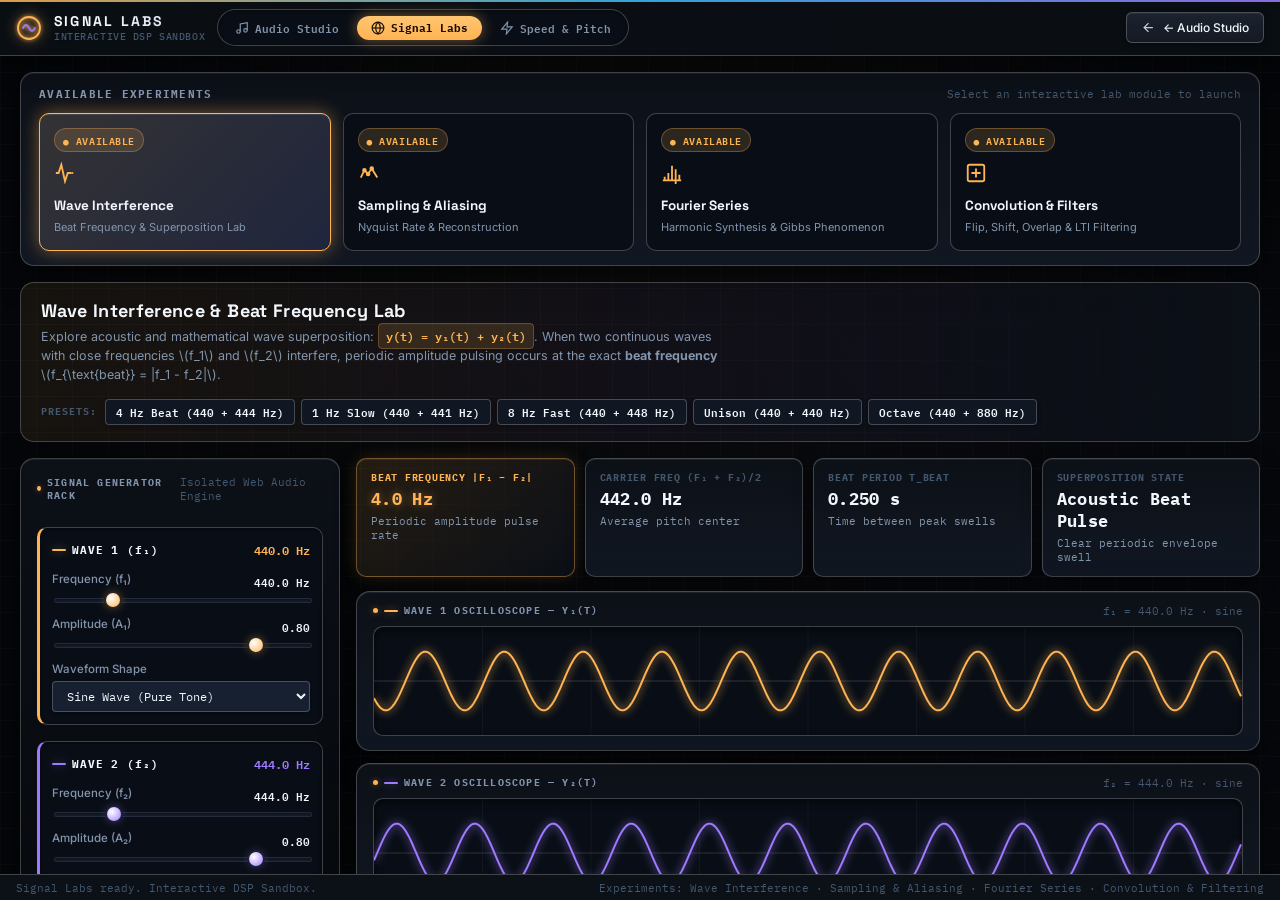
==== static/labs.html @ 928e624a "Add Signal Labs and Speed Pitch visualizers" ====
<!DOCTYPE html>
<html lang="en">
<head>
<meta charset="UTF-8">
<meta name="viewport" content="width=device-width, initial-scale=1.0">
<title>Signal Labs — Interactive DSP Experiments</title>
<link rel="stylesheet" href="style.css">
<link rel="stylesheet" href="labs.css">
<link rel="preconnect" href="https://fonts.googleapis.com">
<link rel="preconnect" href="https://fonts.gstatic.com" crossorigin>
<link href="https://fonts.googleapis.com/css2?family=Space+Grotesk:wght@500;600;700&family=IBM+Plex+Mono:wght@400;500;600&family=Inter:wght@400;500;600&display=swap" rel="stylesheet">
</head>
<body>

<div class="app" id="labs-app">

  <!-- ============ HEADER ============ -->
  <header class="app-header">
    <div class="brand">
      <svg class="brand-mark" width="26" height="26" viewBox="0 0 26 26" fill="none">
        <circle cx="13" cy="13" r="11" stroke="var(--trace-a)" stroke-width="1.8"/>
        <path d="M7 13 Q10 7, 13 13 T19 13" stroke="var(--trace-b)" stroke-width="1.8" fill="none" stroke-linecap="round"/>
      </svg>
      <div class="brand-text">
        <span class="brand-name">SIGNAL LABS</span>
        <span class="brand-tag">interactive DSP sandbox</span>
      </div>
    </div>

    <div class="header-nav-tabs">
      <a href="index.html" class="nav-tab">
        <svg width="14" height="14" viewBox="0 0 24 24" fill="none" stroke="currentColor" stroke-width="2"><path d="M9 18V5l12-2v13"/><circle cx="6" cy="18" r="3"/><circle cx="18" cy="16" r="3"/></svg>
        Audio Studio
      </a>
      <a href="labs.html" class="nav-tab active">
        <svg width="14" height="14" viewBox="0 0 24 24" fill="none" stroke="currentColor" stroke-width="2"><circle cx="12" cy="12" r="10"/><path d="M12 2a14.5 14.5 0 0 0 0 20 14.5 14.5 0 0 0 0-20"/><path d="M2 12h20"/></svg>
        Signal Labs
      </a>
      <a href="speed-pitch.html" class="nav-tab">
        <svg width="14" height="14" viewBox="0 0 24 24" fill="none" stroke="currentColor" stroke-width="2"><path d="M13 2L3 14h9l-1 8 10-12h-9l1-8z"/></svg>
        Speed & Pitch
      </a>
    </div>

    <div class="header-actions">
      <a href="index.html" class="btn btn-ghost" title="Back to Audio Studio">
        <svg width="15" height="15" viewBox="0 0 24 24" fill="none" stroke="currentColor" stroke-width="2"><path d="M19 12H5M12 19l-7-7 7-7"/></svg>
        ← Audio Studio
      </a>
    </div>
  </header>

  <!-- ============ MAIN WORKSPACE CONTAINER ============ -->
  <div class="labs-body">

    <!-- ============ TOP LAB SELECTOR CARDS ============ -->
    <section class="lab-selector-bar">
      <div class="lab-selector-head">
        <span class="selector-title">AVAILABLE EXPERIMENTS</span>
        <span class="selector-sub">Select an interactive lab module to launch</span>
      </div>
      <div class="lab-cards-grid">

        <div class="lab-card active" data-lab="beat-freq" id="card-beat-freq">
          <div class="lab-card-badge available">● Available</div>
          <div class="lab-card-icon">
            <svg width="22" height="22" viewBox="0 0 24 24" fill="none" stroke="currentColor" stroke-width="2"><path d="M2 12h3l3-9 4 18 3-9h4"/><path d="M19 12h3" stroke-dasharray="2 2"/></svg>
          </div>
          <div class="lab-card-title">Wave Interference</div>
          <div class="lab-card-desc">Beat Frequency & Superposition Lab</div>
        </div>

        <div class="lab-card" data-lab="sampling" id="card-sampling">
          <div class="lab-card-badge available">● Available</div>
          <div class="lab-card-icon">
            <svg width="22" height="22" viewBox="0 0 24 24" fill="none" stroke="currentColor" stroke-width="2"><path d="M3 17l4-8 4 4 4-6 6 10"/><circle cx="7" cy="9" r="1.5" fill="currentColor"/><circle cx="11" cy="13" r="1.5" fill="currentColor"/><circle cx="15" cy="7" r="1.5" fill="currentColor"/></svg>
          </div>
          <div class="lab-card-title">Sampling & Aliasing</div>
          <div class="lab-card-desc">Nyquist Rate & Reconstruction</div>
        </div>

        <div class="lab-card" data-lab="fourier" id="card-fourier">
          <div class="lab-card-badge available">● Available</div>
          <div class="lab-card-icon">
            <svg width="22" height="22" viewBox="0 0 24 24" fill="none" stroke="currentColor" stroke-width="2"><path d="M2 20h20M4 16v4M8 12v8M12 4v16M16 8v16M20 14v6"/></svg>
          </div>
          <div class="lab-card-title">Fourier Series</div>
          <div class="lab-card-desc">Harmonic Synthesis & Gibbs Phenomenon</div>
        </div>

        <div class="lab-card" data-lab="convolution" id="card-convolution">
          <div class="lab-card-badge available">● Available</div>
          <div class="lab-card-icon">
            <svg width="22" height="22" viewBox="0 0 24 24" fill="none" stroke="currentColor" stroke-width="2"><rect x="3" y="3" width="18" height="18" rx="2"/><path d="M7 12h10M12 7v10"/></svg>
          </div>
          <div class="lab-card-title">Convolution & Filters</div>
          <div class="lab-card-desc">Flip, Shift, Overlap & LTI Filtering</div>
        </div>

      </div>
    </section>

    <!-- ============ WORKSPACE 1: WAVE INTERFERENCE ============ -->
    <main class="lab-workspace" id="workspace-beat-freq">

      <!-- LAB HEADER BANNER -->
      <div class="lab-header-banner">
        <div class="lab-info">
          <h1 class="lab-main-title">Wave Interference & Beat Frequency Lab</h1>
          <p class="lab-main-desc">
            Explore acoustic and mathematical wave superposition: 
            <span class="formula-badge">y(t) = y₁(t) + y₂(t)</span>. 
            When two continuous waves with close frequencies \(f_1\) and \(f_2\) interfere, periodic amplitude pulsing occurs at the exact <strong>beat frequency</strong> \(f_{\text{beat}} = |f_1 - f_2|\).
          </p>
        </div>
        <div class="lab-quick-presets">
          <span class="preset-label">PRESETS:</span>
          <button class="mini-btn preset-btn" id="preset-4hz">4 Hz Beat (440 + 444 Hz)</button>
          <button class="mini-btn preset-btn" id="preset-1hz">1 Hz Slow (440 + 441 Hz)</button>
          <button class="mini-btn preset-btn" id="preset-8hz">8 Hz Fast (440 + 448 Hz)</button>
          <button class="mini-btn preset-btn" id="preset-unison">Unison (440 + 440 Hz)</button>
          <button class="mini-btn preset-btn" id="preset-octave">Octave (440 + 880 Hz)</button>
        </div>
      </div>

      <!-- WORKSPACE GRID -->
      <div class="lab-grid">

        <!-- LEFT PANEL: CONTROLS -->
        <aside class="lab-controls-panel panel">
          <div class="panel-head">
            <span class="panel-label">Signal Generator Rack</span>
            <span class="panel-sub">Isolated Web Audio Engine</span>
          </div>

          <!-- WAVE 1 MODULE -->
          <div class="wave-module wave-1-module">
            <div class="module-head">
              <span class="module-title"><i class="swatch swatch-a"></i> WAVE 1 (f₁)</span>
              <span class="module-readout" id="readout-f1">440.0 Hz</span>
            </div>
            
            <div class="control-group">
              <div class="control-label"><span>Frequency (f₁)</span><span class="val-tag" id="val-f1">440 Hz</span></div>
              <input type="range" class="lab-range" id="input-f1" min="20" max="2000" step="0.5" value="440">
            </div>

            <div class="control-group">
              <div class="control-label"><span>Amplitude (A₁)</span><span class="val-tag" id="val-a1">0.80</span></div>
              <input type="range" class="lab-range" id="input-a1" min="0" max="1" step="0.01" value="0.8">
            </div>

            <div class="control-group">
              <div class="control-label"><span>Waveform Shape</span></div>
              <select class="lab-select" id="select-shape1">
                <option value="sine" selected>Sine Wave (Pure Tone)</option>
                <option value="square">Square Wave (Odd Harmonics)</option>
                <option value="triangle">Triangle Wave (Soft Harmonics)</option>
                <option value="sawtooth">Sawtooth Wave (Full Harmonics)</option>
              </select>
            </div>
          </div>

          <!-- WAVE 2 MODULE -->
          <div class="wave-module wave-2-module">
            <div class="module-head">
              <span class="module-title"><i class="swatch swatch-b"></i> WAVE 2 (f₂)</span>
              <span class="module-readout" id="readout-f2">444.0 Hz</span>
            </div>

            <div class="control-group">
              <div class="control-label"><span>Frequency (f₂)</span><span class="val-tag" id="val-f2">444 Hz</span></div>
              <input type="range" class="lab-range" id="input-f2" min="20" max="2000" step="0.5" value="444">
            </div>

            <div class="control-group">
              <div class="control-label"><span>Amplitude (A₂)</span><span class="val-tag" id="val-a2">0.80</span></div>
              <input type="range" class="lab-range" id="input-a2" min="0" max="1" step="0.01" value="0.8">
            </div>

            <div class="control-group">
              <div class="control-label"><span>Waveform Shape</span></div>
              <select class="lab-select" id="select-shape2">
                <option value="sine" selected>Sine Wave (Pure Tone)</option>
                <option value="square">Square Wave (Odd Harmonics)</option>
                <option value="triangle">Triangle Wave (Soft Harmonics)</option>
                <option value="sawtooth">Sawtooth Wave (Full Harmonics)</option>
              </select>
            </div>
          </div>

          <!-- MASTER AUDIO & TRANSPORT MODULE -->
          <div class="audio-transport-module">
            <div class="transport-actions">
              <button class="btn btn-solid" id="btn-lab-play">
                <svg width="15" height="15" viewBox="0 0 24 24" fill="currentColor"><polygon points="5 3 19 12 5 21"/></svg>
                Play Audio Tones
              </button>
              <button class="btn btn-ghost" id="btn-lab-stop">
                <svg width="15" height="15" viewBox="0 0 24 24" fill="currentColor"><rect x="5" y="5" width="14" height="14"/></svg>
                Stop
              </button>
            </div>

            <div class="control-group" style="margin-top:10px;">
              <div class="control-label"><span>Master Volume</span><span class="val-tag" id="val-master-vol">50%</span></div>
              <input type="range" class="lab-range" id="input-master-vol" min="0" max="1" step="0.01" value="0.5">
            </div>

            <div class="control-group" style="margin-top:10px;">
              <div class="control-label"><span>Oscilloscope Time Window</span><span class="val-tag" id="val-time-window">25 ms</span></div>
              <input type="range" class="lab-range" id="input-time-window" min="2" max="100" step="1" value="25">
            </div>
          </div>

        </aside>

        <!-- RIGHT PANEL: MATHEMATICAL METRICS & REAL-TIME OSCILLOSCOPES -->
        <div class="lab-display-area">

          <!-- MATHEMATICAL METRICS CARDS -->
          <div class="metrics-row">
            <div class="metric-card primary-card">
              <span class="metric-label">BEAT FREQUENCY |f₁ − f₂|</span>
              <span class="metric-value" id="metric-beat-freq">4.0 Hz</span>
              <span class="metric-sub" id="metric-beat-desc">Periodic amplitude pulse rate</span>
            </div>

            <div class="metric-card">
              <span class="metric-label">CARRIER FREQ (f₁ + f₂)/2</span>
              <span class="metric-value" id="metric-carrier-freq">442.0 Hz</span>
              <span class="metric-sub">Average pitch center</span>
            </div>

            <div class="metric-card">
              <span class="metric-label">BEAT PERIOD T_beat</span>
              <span class="metric-value" id="metric-beat-period">0.250 s</span>
              <span class="metric-sub">Time between peak swells</span>
            </div>

            <div class="metric-card">
              <span class="metric-label">SUPERPOSITION STATE</span>
              <span class="metric-value" id="metric-state">Acoustic Beat</span>
              <span class="metric-sub" id="metric-state-sub">Envelope modulation</span>
            </div>
          </div>

          <!-- OSCILLOSCOPE STACK -->
          <div class="oscilloscope-stack">

            <!-- CANVAS 1: WAVE 1 -->
            <div class="panel scope-panel">
              <div class="panel-head">
                <span class="panel-label"><i class="swatch swatch-a"></i> WAVE 1 OSCILLOSCOPE — y₁(t)</span>
                <span class="panel-sub" id="scope1-sub">f₁ = 440 Hz · Sine</span>
              </div>
              <div class="canvas-wrap scope-wrap">
                <canvas id="canvas-wave1"></canvas>
              </div>
            </div>

            <!-- CANVAS 2: WAVE 2 -->
            <div class="panel scope-panel">
              <div class="panel-head">
                <span class="panel-label"><i class="swatch swatch-b"></i> WAVE 2 OSCILLOSCOPE — y₂(t)</span>
                <span class="panel-sub" id="scope2-sub">f₂ = 444 Hz · Sine</span>
              </div>
              <div class="canvas-wrap scope-wrap">
                <canvas id="canvas-wave2"></canvas>
              </div>
            </div>

            <!-- CANVAS 3: COMBINED INTERFERENCE -->
            <div class="panel scope-panel hero-scope">
              <div class="panel-head">
                <span class="panel-label"><i class="swatch swatch-sum"></i> COMBINED INTERFERENCE WAVE — y(t) = y₁(t) + y₂(t)</span>
                <span class="panel-sub" id="scope-sum-sub">Beat Envelope f_beat = 4.0 Hz</span>
              </div>
              <div class="canvas-wrap scope-wrap">
                <canvas id="canvas-wave-sum"></canvas>
              </div>
            </div>

          </div>

        </div>

      </div>

    </main>

    <!-- ============ WORKSPACE 2: SAMPLING & ALIASING ============ -->
    <main class="lab-workspace" id="workspace-sampling" hidden>

      <!-- LAB HEADER BANNER -->
      <div class="lab-header-banner">
        <div class="lab-info">
          <h1 class="lab-main-title">Sampling & Aliasing Laboratory</h1>
          <p class="lab-main-desc">
            Explore continuous signal discretization and Nyquist-Shannon aliasing: 
            <span class="formula-badge">f_N = F_s / 2</span>. 
            When input signal frequency \(f\) exceeds the Nyquist limit \(F_s / 2\), the sampled points fold into the baseband range, creating an apparent lower-frequency <strong>alias waveform</strong>.
          </p>
        </div>
        <div class="lab-quick-presets">
          <span class="preset-label">PRESETS:</span>
          <button class="mini-btn preset-btn" id="s-preset-safe">Safe Sampling (100 Hz / 1000 Fs)</button>
          <button class="mini-btn preset-btn" id="s-preset-near">Near Nyquist (400 Hz / 1000 Fs)</button>
          <button class="mini-btn preset-btn" id="s-preset-limit">Nyquist Limit (500 Hz / 1000 Fs)</button>
          <button class="mini-btn preset-btn" id="s-preset-alias">Aliasing (700 Hz / 1000 Fs)</button>
          <button class="mini-btn preset-btn" id="s-preset-severe">Severe Aliasing (1800 Hz / 1000 Fs)</button>
        </div>
      </div>

      <!-- WORKSPACE GRID -->
      <div class="lab-grid">

        <!-- LEFT PANEL: CONTROLS -->
        <aside class="lab-controls-panel panel">
          <div class="panel-head">
            <span class="panel-label">Sampling Parameters</span>
            <span class="panel-sub">Discrete DSP Engine</span>
          </div>

          <!-- SIGNAL MODULE -->
          <div class="wave-module wave-1-module">
            <div class="module-head">
              <span class="module-title"><i class="swatch swatch-a"></i> INPUT SIGNAL (f)</span>
              <span class="module-readout" id="s-readout-f">700.0 Hz</span>
            </div>
            
            <div class="control-group">
              <div class="control-label"><span>Signal Frequency (f)</span><span class="val-tag" id="s-val-f">700 Hz</span></div>
              <input type="range" class="lab-range" id="s-input-f" min="10" max="2500" step="5" value="700">
            </div>

            <div class="control-group">
              <div class="control-label"><span>Signal Amplitude (A)</span><span class="val-tag" id="s-val-a">0.80</span></div>
              <input type="range" class="lab-range" id="s-input-a" min="0.1" max="1" step="0.01" value="0.8">
            </div>

            <div class="control-group">
              <div class="control-label"><span>Waveform Shape</span></div>
              <select class="lab-select" id="s-select-shape">
                <option value="sine" selected>Sine Wave (Pure Tone)</option>
                <option value="square">Square Wave (Odd Harmonics)</option>
                <option value="triangle">Triangle Wave (Soft Harmonics)</option>
              </select>
            </div>
          </div>

          <!-- SAMPLING CLOCK MODULE -->
          <div class="wave-module wave-2-module">
            <div class="module-head">
              <span class="module-title"><i class="swatch swatch-cyan"></i> SAMPLING CLOCK (Fs)</span>
              <span class="module-readout" id="s-readout-fs" style="color:var(--accent-cyan);">1000.0 Hz</span>
            </div>

            <div class="control-group">
              <div class="control-label"><span>Sampling Rate (Fs)</span><span class="val-tag" id="s-val-fs">1000 Hz</span></div>
              <input type="range" class="lab-range" id="s-input-fs" min="100" max="5000" step="10" value="1000">
            </div>

            <div class="control-group">
              <div class="control-label"><span>Oscilloscope Window</span><span class="val-tag" id="s-val-time-window">15 ms</span></div>
              <input type="range" class="lab-range" id="s-input-time-window" min="2" max="50" step="1" value="15">
            </div>
          </div>

          <!-- AUDIO TONE PREVIEW -->
          <div class="audio-transport-module">
            <div class="transport-actions">
              <button class="btn btn-solid" id="s-btn-play-orig">
                <svg width="14" height="14" viewBox="0 0 24 24" fill="currentColor"><polygon points="5 3 19 12 5 21"/></svg>
                Play Original Tone
              </button>
              <button class="btn btn-ghost" id="s-btn-play-alias">
                <svg width="14" height="14" viewBox="0 0 24 24" fill="currentColor"><polygon points="5 3 19 12 5 21"/></svg>
                Play Apparent Alias
              </button>
            </div>
            <button class="btn btn-ghost" id="s-btn-stop" style="margin-top:6px;width:100%;justify-content:center;">
              <svg width="14" height="14" viewBox="0 0 24 24" fill="currentColor"><rect x="5" y="5" width="14" height="14"/></svg>
              Stop Audio
            </button>
          </div>

        </aside>

        <!-- RIGHT PANEL: MATHEMATICAL METRICS & OSCILLOSCOPES -->
        <div class="lab-display-area">

          <!-- MATHEMATICAL METRICS CARDS -->
          <div class="metrics-row">
            <div class="metric-card">
              <span class="metric-label">SIGNAL FREQUENCY (f)</span>
              <span class="metric-value" id="s-metric-f">700.0 Hz</span>
              <span class="metric-sub">Input analog signal</span>
            </div>

            <div class="metric-card">
              <span class="metric-label">SAMPLING RATE (Fs)</span>
              <span class="metric-value" id="s-metric-fs">1000.0 Hz</span>
              <span class="metric-sub">Clock rate (1/Fs interval)</span>
            </div>

            <div class="metric-card">
              <span class="metric-label">NYQUIST LIMIT (f_N)</span>
              <span class="metric-value" id="s-metric-nyquist">500.0 Hz</span>
              <span class="metric-sub">Maximum safe frequency</span>
            </div>

            <div class="metric-card primary-card" id="s-card-alias">
              <span class="metric-label">ALIASED FREQUENCY</span>
              <span class="metric-value" id="s-metric-alias">300.0 Hz</span>
              <span class="metric-sub" id="s-metric-ratio">Ratio Fs/f = 1.43</span>
            </div>

            <div class="metric-card" id="s-card-status">
              <span class="metric-label">SAMPLING STATUS</span>
              <span class="metric-value badge-aliasing" id="s-metric-status">ALIASING</span>
              <span class="metric-sub" id="s-metric-status-sub">f > Fs/2 (folded)</span>
            </div>
          </div>

          <!-- OSCILLOSCOPE STACK -->
          <div class="oscilloscope-stack">

            <!-- CANVAS 1: CONTINUOUS SIGNAL -->
            <div class="panel scope-panel">
              <div class="panel-head">
                <span class="panel-label"><i class="swatch swatch-a"></i> 1. CONTINUOUS ANALOG SIGNAL — y(t)</span>
                <span class="panel-sub" id="s-scope1-sub">f = 700 Hz · Sine</span>
              </div>
              <div class="canvas-wrap scope-wrap">
                <canvas id="canvas-s-orig"></canvas>
              </div>
            </div>

            <!-- CANVAS 2: SAMPLED SIGNAL WITH STEMS -->
            <div class="panel scope-panel">
              <div class="panel-head">
                <span class="panel-label"><i class="swatch swatch-cyan"></i> 2. SAMPLED DISCRETE SIGNAL — y(kT_s)</span>
                <span class="panel-sub" id="s-scope2-sub">Fs = 1000 Hz · Sample Stems & Dots</span>
              </div>
              <div class="canvas-wrap scope-wrap">
                <canvas id="canvas-s-sampled"></canvas>
              </div>
            </div>

            <!-- CANVAS 3: APPARENT RECONSTRUCTION ALIAS -->
            <div class="panel scope-panel hero-scope" style="border-color:rgba(232,121,249,0.4);">
              <div class="panel-head">
                <span class="panel-label"><i class="swatch swatch-alias"></i> 3. APPARENT RECONSTRUCTION / ALIAS — y_alias(t)</span>
                <span class="panel-sub" id="s-scope-alias-sub">Apparent Alias Frequency f_alias = 300.0 Hz</span>
              </div>
              <div class="canvas-wrap scope-wrap">
                <canvas id="canvas-s-alias"></canvas>
              </div>
            </div>

          </div>

        </div>

      </div>

    </main>

    <!-- ============ WORKSPACE 3: FOURIER SERIES & HARMONICS ============ -->
    <main class="lab-workspace" id="workspace-fourier" hidden>

      <!-- LAB HEADER BANNER -->
      <div class="lab-header-banner">
        <div class="lab-info">
          <h1 class="lab-main-title">Fourier Series & Harmonics Laboratory</h1>
          <p class="lab-main-desc">
            Build complex periodic signals by summing sinusoidal harmonics: 
            <span class="formula-badge">y_N(t) = \sum_{k=1}^N c_k \sin(n_k \omega_0 t)</span>. 
            Observe how adding higher Fourier terms reconstructs target waveforms, and watch <strong>Gibbs phenomenon overshoot</strong> near sharp step discontinuities.
          </p>
        </div>
        <div class="lab-quick-presets">
          <span class="preset-label">PRESETS:</span>
          <button class="mini-btn preset-btn" id="f-preset-sq5">Square (5 Terms)</button>
          <button class="mini-btn preset-btn" id="f-preset-sq15">Square (15 Terms)</button>
          <button class="mini-btn preset-btn" id="f-preset-saw10">Sawtooth (10 Terms)</button>
          <button class="mini-btn preset-btn" id="f-preset-tri10">Triangle (10 Terms)</button>
          <button class="mini-btn preset-btn" id="f-preset-gibbs">Gibbs Ringing (Square 25 Terms)</button>
        </div>
      </div>

      <!-- WORKSPACE GRID -->
      <div class="lab-grid">

        <!-- LEFT PANEL: CONTROLS -->
        <aside class="lab-controls-panel panel">
          <div class="panel-head">
            <span class="panel-label">Harmonic Synthesizer</span>
            <span class="panel-sub">Fourier Series Engine</span>
          </div>

          <!-- TARGET WAVEFORM MODULE -->
          <div class="wave-module wave-1-module">
            <div class="module-head">
              <span class="module-title"><i class="swatch swatch-a"></i> TARGET SIGNAL</span>
              <span class="module-readout" id="f-readout-shape">Square Wave</span>
            </div>

            <div class="control-group">
              <div class="control-label"><span>Target Waveform</span></div>
              <select class="lab-select" id="f-select-shape">
                <option value="square" selected>Square Wave (Odd Harmonics ~ 1/n)</option>
                <option value="sawtooth">Sawtooth Wave (All Harmonics ~ 1/n)</option>
                <option value="triangle">Triangle Wave (Odd Harmonics ~ 1/n²)</option>
              </select>
            </div>

            <div class="control-group">
              <div class="control-label"><span>Fundamental (f₀)</span><span class="val-tag" id="f-val-f0">100 Hz</span></div>
              <input type="range" class="lab-range" id="f-input-f0" min="20" max="500" step="5" value="100">
            </div>

            <div class="control-group">
              <div class="control-label"><span>Signal Amplitude (A)</span><span class="val-tag" id="f-val-amp">0.80</span></div>
              <input type="range" class="lab-range" id="f-input-amp" min="0.1" max="1" step="0.01" value="0.8">
            </div>
          </div>

          <!-- HARMONIC EXPANSION MODULE -->
          <div class="wave-module wave-2-module">
            <div class="module-head">
              <span class="module-title"><i class="swatch swatch-cyan"></i> HARMONICS TERMS (N)</span>
              <span class="module-readout" id="f-readout-n" style="color:var(--accent-cyan);">N = 5 Terms</span>
            </div>

            <div class="control-group">
              <div class="control-label"><span>Included Terms (N)</span><span class="val-tag" id="f-val-n">5 Terms</span></div>
              <input type="range" class="lab-range" id="f-input-n" min="1" max="25" step="1" value="5">
            </div>

            <div class="control-group">
              <div class="control-label"><span>Build Speed</span><span class="val-tag" id="f-val-speed">Medium</span></div>
              <input type="range" class="lab-range" id="f-input-speed" min="1" max="10" step="1" value="5">
            </div>

            <div class="control-group">
              <div class="control-label"><span>Oscilloscope Window</span><span class="val-tag" id="f-val-time-window">20 ms</span></div>
              <input type="range" class="lab-range" id="f-input-time-window" min="5" max="50" step="1" value="20">
            </div>
          </div>

          <!-- HARMONIC BUILD ANIMATION & AUDIO CONTROLS -->
          <div class="audio-transport-module">
            <div class="transport-actions">
              <button class="btn btn-solid" id="f-btn-play-anim">
                <svg width="14" height="14" viewBox="0 0 24 24" fill="currentColor"><polygon points="5 3 19 12 5 21"/></svg>
                Play Build Anim
              </button>
              <button class="btn btn-ghost" id="f-btn-pause-anim">
                <svg width="14" height="14" viewBox="0 0 24 24" fill="currentColor"><rect x="6" y="4" width="4" height="16"/><rect x="14" y="4" width="4" height="16"/></svg>
                Pause / Step
              </button>
            </div>

            <div class="transport-actions" style="margin-top:6px;">
              <button class="btn btn-ghost" id="f-btn-reset-n">
                Reset (N=1)
              </button>
              <button class="btn btn-ghost" id="f-btn-play-audio">
                <svg width="14" height="14" viewBox="0 0 24 24" fill="currentColor"><polygon points="5 3 19 12 5 21"/></svg>
                Audio Tone
              </button>
            </div>
          </div>

        </aside>

        <!-- RIGHT PANEL: MATHEMATICAL METRICS & OSCILLOSCOPES -->
        <div class="lab-display-area">

          <!-- MATHEMATICAL METRICS CARDS -->
          <div class="metrics-row">
            <div class="metric-card">
              <span class="metric-label">FUNDAMENTAL (f₀)</span>
              <span class="metric-value" id="f-metric-f0">100.0 Hz</span>
              <span class="metric-sub">Base Period T₀ = 10.0 ms</span>
            </div>

            <div class="metric-card primary-card">
              <span class="metric-label">INCLUDED TERMS (N)</span>
              <span class="metric-value" id="f-metric-n">5 Terms</span>
              <span class="metric-sub" id="f-metric-highest-h">Highest Harmonic: n = 9</span>
            </div>

            <div class="metric-card">
              <span class="metric-label">LATEST HARMONIC (n)</span>
              <span class="metric-value" id="f-metric-latest-h" style="color:var(--ok);">n = 9</span>
              <span class="metric-sub" id="f-metric-latest-freq">Freq = 900.0 Hz</span>
            </div>

            <div class="metric-card">
              <span class="metric-label">RECONSTRUCTION RMSE</span>
              <span class="metric-value" id="f-metric-rmse">9.2%</span>
              <span class="metric-sub" id="f-metric-mse">MSE = 0.0054</span>
            </div>

            <div class="metric-card" id="f-card-gibbs">
              <span class="metric-label">PHENOMENON STATUS</span>
              <span class="metric-value" id="f-metric-status" style="font-size:14px;color:var(--warn);">Gibbs Ringing Active</span>
              <span class="metric-sub" id="f-metric-status-sub">Overshoot near step</span>
            </div>
          </div>

          <!-- OSCILLOSCOPE STACK -->
          <div class="oscilloscope-stack">

            <!-- CANVAS 1: TARGET VS FOURIER RECONSTRUCTION -->
            <div class="panel scope-panel hero-scope">
              <div class="panel-head">
                <span class="panel-label"><i class="swatch swatch-cyan"></i> 1. TARGET VS FOURIER PARTIAL SUM RECONSTRUCTION — y_N(t)</span>
                <span class="panel-sub" id="f-scope1-sub">Amber = Ideal Target · Cyan = Fourier Partial Sum (N = 5)</span>
              </div>
              <div class="canvas-wrap scope-wrap">
                <canvas id="canvas-f-sum"></canvas>
              </div>
            </div>

            <!-- CANVAS 2: LATEST INDIVIDUAL HARMONIC -->
            <div class="panel scope-panel">
              <div class="panel-head">
                <span class="panel-label"><i class="swatch swatch-ok"></i> 2. LATEST HARMONIC COMPONENT — h_n(t)</span>
                <span class="panel-sub" id="f-scope2-sub">Harmonic n = 9 · Amp = 0.113</span>
              </div>
              <div class="canvas-wrap scope-wrap">
                <canvas id="canvas-f-component"></canvas>
              </div>
            </div>

            <!-- CANVAS 3: HARMONIC MAGNITUDE SPECTRUM -->
            <div class="panel scope-panel">
              <div class="panel-head">
                <span class="panel-label"><i class="swatch swatch-alias"></i> 3. FOURIER MAGNITUDE SPECTRUM — |c_n| vs Harmonic n</span>
                <span class="panel-sub" id="f-scope3-sub">Stem Plot |c_n| · Highlighted = n = 9</span>
              </div>
              <div class="canvas-wrap scope-wrap">
                <canvas id="canvas-f-spectrum"></canvas>
              </div>
            </div>

          </div>

        </div>

      </div>

    </main>

    <!-- ============ WORKSPACE 4: CONVOLUTION & FILTERING ============ -->
    <main class="lab-workspace" id="workspace-convolution" hidden>

      <!-- LAB HEADER BANNER -->
      <div class="lab-header-banner">
        <div class="lab-info">
          <h1 class="lab-main-title">Convolution & Filtering Laboratory</h1>
          <p class="lab-main-desc">
            Explore linear time-invariant (LTI) signal filtering: 
            <span class="formula-badge">y[n] = \sum_k x[k] h[n-k]</span> and 
            <span class="formula-badge">y(t) = \int x(\tau) h(t-\tau) d\tau</span>. 
            Observe how signals combine through <strong>flip, shift, overlap, multiplication, and integration</strong>.
          </p>
        </div>
        <div class="lab-quick-presets">
          <span class="preset-label">PRESETS:</span>
          <button class="mini-btn preset-btn" id="c-preset-pulse-tri">Pulse * Triangle [1,2,1] * [1,1]</button>
          <button class="mini-btn preset-btn" id="c-preset-ma-smooth">Moving Average Filter</button>
          <button class="mini-btn preset-btn" id="c-preset-identity">Identity (x * δ = x)</button>
          <button class="mini-btn preset-btn" id="c-preset-rect-rect">Continuous Rect * Rect</button>
          <button class="mini-btn preset-btn" id="c-preset-step">Step Response</button>
        </div>
      </div>

      <!-- WORKSPACE GRID -->
      <div class="lab-grid">

        <!-- LEFT PANEL: CONTROLS -->
        <aside class="lab-controls-panel panel">
          <div class="panel-head">
            <span class="panel-label">Convolution Engine</span>
            <span class="panel-sub">LTI Filter Processor</span>
          </div>

          <!-- MODE SELECTOR MODULE -->
          <div class="wave-module wave-1-module">
            <div class="module-head">
              <span class="module-title"><i class="swatch swatch-a"></i> OPERATING MODE</span>
              <span class="module-readout" id="c-readout-mode">Discrete y[n]</span>
            </div>

            <div class="control-group">
              <div class="control-label"><span>Convolution Mode</span></div>
              <select class="lab-select" id="c-select-mode">
                <option value="discrete" selected>Discrete Convolution: y[n] = Σ x[k]h[n-k]</option>
                <option value="continuous">Continuous Convolution: y(t) = ∫ x(τ)h(t-τ)dτ</option>
                <option value="filter">Filter Demo (Moving Average / Low-Pass)</option>
              </select>
            </div>

            <div class="control-group">
              <div class="control-label"><span>Output Index (n) / Time (t)</span><span class="val-tag" id="c-val-n">n = 2</span></div>
              <input type="range" class="lab-range" id="c-input-n" min="0" max="6" step="1" value="2">
            </div>
          </div>

          <!-- INPUT SEQUENCES / SIGNAL MODULE -->
          <div class="wave-module wave-2-module">
            <div class="module-head">
              <span class="module-title"><i class="swatch swatch-cyan"></i> SIGNALS x[k] & h[k]</span>
            </div>

            <div class="control-group">
              <div class="control-label"><span>Input x[k] Preset</span></div>
              <select class="lab-select" id="c-select-x">
                <option value="tri" selected>Triangle Pulse [1, 2, 1]</option>
                <option value="rect">Rectangular Pulse [1, 1, 1, 1]</option>
                <option value="step">Step Signal [1, 1, 1, 1, 1]</option>
                <option value="noisy">Noisy Sequence [1, 4, 2, 5, 3, 6, 2]</option>
              </select>
            </div>

            <div class="control-group">
              <div class="control-label"><span>Filter h[k] Preset</span></div>
              <select class="lab-select" id="c-select-h">
                <option value="rect" selected>Rect/Pulse Filter [1, 1]</option>
                <option value="ma">Moving Average [0.33, 0.33, 0.33]</option>
                <option value="delta">Identity Impulse δ[k] = [1]</option>
                <option value="delay">Delay / Echo δ[k-2] = [0, 0, 1]</option>
              </select>
            </div>
          </div>

          <!-- ANIMATION & PROCESS CONTROLS -->
          <div class="audio-transport-module">
            <div class="transport-actions">
              <button class="btn btn-solid" id="c-btn-play-anim">
                <svg width="14" height="14" viewBox="0 0 24 24" fill="currentColor"><polygon points="5 3 19 12 5 21"/></svg>
                Play Shift
              </button>
              <button class="btn btn-ghost" id="c-btn-pause-anim">
                <svg width="14" height="14" viewBox="0 0 24 24" fill="currentColor"><rect x="6" y="4" width="4" height="16"/><rect x="14" y="4" width="4" height="16"/></svg>
                Pause
              </button>
            </div>

            <div class="transport-actions" style="margin-top:6px;">
              <button class="btn btn-ghost" id="c-btn-step-prev">Step ←</button>
              <button class="btn btn-ghost" id="c-btn-step-next">Step →</button>
            </div>

            <label class="live-toggle" style="margin-top:8px;padding-top:8px;">
              <input type="checkbox" id="c-toggle-process" checked>
              <span>Show Math Process</span>
            </label>
          </div>

        </aside>

        <!-- RIGHT PANEL: MATHEMATICAL METRICS & OSCILLOSCOPES -->
        <div class="lab-display-area">

          <!-- MATHEMATICAL METRICS CARDS -->
          <div class="metrics-row">
            <div class="metric-card">
              <span class="metric-label">OPERATING MODE</span>
              <span class="metric-value" id="c-metric-mode" style="font-size:15px;">Discrete [n]</span>
              <span class="metric-sub" id="c-metric-mode-sub">y[n] = Σ x[k]h[n-k]</span>
            </div>

            <div class="metric-card">
              <span class="metric-label">OUTPUT INDEX / TIME</span>
              <span class="metric-value" id="c-metric-n">n = 2</span>
              <span class="metric-sub" id="c-metric-n-sub">Shift position</span>
            </div>

            <div class="metric-card">
              <span class="metric-label">ACTIVE OVERLAP</span>
              <span class="metric-value" id="c-metric-overlap" style="color:var(--ok);">2 Terms</span>
              <span class="metric-sub" id="c-metric-overlap-sub">Non-zero products</span>
            </div>

            <div class="metric-card primary-card">
              <span class="metric-label">CURRENT y[n] VALUE</span>
              <span class="metric-value" id="c-metric-yval">y[2] = 3</span>
              <span class="metric-sub" id="c-metric-length">Output Length L_y = 4</span>
            </div>
          </div>

          <!-- DYNAMIC MATHEMATICAL EQUATION DISPLAY BOX -->
          <div class="detail-panel" id="c-equation-box">
            <div class="detail-head">DYNAMIC STEP-BY-STEP CALCULATION</div>
            <div class="detail-stats" id="c-equation-text" style="font:600 13px var(--ff-mono);color:var(--trace-a);">
              y[2] = x[0]h[2] + x[1]h[1] + x[2]h[0] = 1×0 + 2×1 + 1×1 = 3
            </div>
          </div>

          <!-- OSCILLOSCOPE / MULTI-VIEW STACK -->
          <div class="oscilloscope-stack" id="c-views-container">

            <!-- VIEW 1: INPUT SIGNAL x[k] -->
            <div class="panel scope-panel">
              <div class="panel-head">
                <span class="panel-label"><i class="swatch swatch-a"></i> 1. INPUT SIGNAL — x[k]</span>
                <span class="panel-sub" id="c-scope1-sub">Length L_x = 3 · x = [1, 2, 1]</span>
              </div>
              <div class="canvas-wrap scope-wrap">
                <canvas id="canvas-c-x"></canvas>
              </div>
            </div>

            <!-- VIEW 2: FLIPPED & SHIFTED h[n-k] -->
            <div class="panel scope-panel">
              <div class="panel-head">
                <span class="panel-label"><i class="swatch swatch-cyan"></i> 2. FLIPPED & SHIFTED FILTER — h[n−k]</span>
                <span class="panel-sub" id="c-scope2-sub">Shifted to n = 2 · Flipped h[−k]</span>
              </div>
              <div class="canvas-wrap scope-wrap">
                <canvas id="canvas-c-hshift"></canvas>
              </div>
            </div>

            <!-- VIEW 3: OVERLAP & MULTIPLICATION TERMS -->
            <div class="panel scope-panel">
              <div class="panel-head">
                <span class="panel-label"><i class="swatch swatch-ok"></i> 3. OVERLAP & MULTIPLICATION — x[k] × h[n−k]</span>
                <span class="panel-sub" id="c-scope3-sub">Highlighted Non-Zero Overlap Pairs</span>
              </div>
              <div class="canvas-wrap scope-wrap">
                <canvas id="canvas-c-overlap"></canvas>
              </div>
            </div>

            <!-- VIEW 4: CONVOLUTION OUTPUT y[n] -->
            <div class="panel scope-panel hero-scope">
              <div class="panel-head">
                <span class="panel-label"><i class="swatch swatch-ok"></i> 4. CONVOLUTION OUTPUT — y[n] = x[n] * h[n]</span>
                <span class="panel-sub" id="c-scope4-sub">Length L_y = 4 · Highlighted: y[2] = 3</span>
              </div>
              <div class="canvas-wrap scope-wrap">
                <canvas id="canvas-c-output"></canvas>
              </div>
            </div>

          </div>

        </div>

      </div>

    </main>

  </div>

  <!-- ============ STATUS BAR ============ -->
  <footer class="status-bar">
    <span id="labs-status-text">Signal Labs ready. Interactive DSP Sandbox.</span>
    <span class="status-right" id="labs-status-meta">Experiments: Wave Interference · Sampling & Aliasing · Fourier Series · Convolution & Filtering</span>
  </footer>

</div>

<script src="labs.js"></script>
</body>
</html>
---- static/style.css ----
/* =====================================================================
   SIGNAL LAB — Premium Dark Audio Workstation & DSP Laboratory (v4)
   Identity: Deep obsidian/slate surfaces · Amber phosphor "original" trace
   Electric violet "processed" trace · Crisp hardware bevels · Technical mono
   for data readouts · Tactile controls & subtle phosphor accent lighting.
   ===================================================================== */

:root {
  /* ── Core Backgrounds ─────────────────────────────────────────────── */
  --bg:           #07090e;
  --bg-void:      #040609;
  --bg-panel:     #0c1017;
  --bg-panel-2:   #111722;
  --bg-raised:    #172030;
  --bg-input:     #090e16;
  --bg-glass:     rgba(12, 16, 23, 0.82);

  /* ── Borders ──────────────────────────────────────────────────────── */
  --border:          rgba(255, 255, 255, 0.08);
  --border-bright:   rgba(255, 255, 255, 0.22);
  --border-mid:      rgba(255, 255, 255, 0.13);
  --grid-line:       rgba(255, 255, 255, 0.03);
  --hairline:        rgba(255, 255, 255, 0.09);
  --hairline-soft:   rgba(255, 255, 255, 0.05);
  --hairline-bright: rgba(255, 255, 255, 0.22);

  /* ── Text ─────────────────────────────────────────────────────────── */
  --text:     #e1e9f5;
  --text-hi:  #f3f7fc;
  --text-mid: #8295ad;
  --text-dim: #43576e;
  --muted:    #5c7087;

  /* ── Accent traces ────────────────────────────────────────────────── */
  --accent:        #ffb454;
  --accent-glow:   rgba(255, 180, 84, 0.45);
  --accent-dim:    rgba(255, 180, 84, 0.14);
  --accent-2:      #9e7aff;
  --accent-2-glow: rgba(158, 122, 255, 0.45);
  --accent-2-dim:  rgba(158, 122, 255, 0.14);

  /* Legacy & trace aliases */
  --trace-a:      #ffb454;
  --trace-a-dim:  rgba(255, 180, 84, 0.14);
  --trace-a-glow: rgba(255, 180, 84, 0.45);
  --trace-b:      #9e7aff;
  --trace-b-dim:  rgba(158, 122, 255, 0.14);
  --trace-b-glow: rgba(158, 122, 255, 0.45);

  --accent-cyan:      #38bdf8;
  --accent-cyan-glow: rgba(56, 189, 248, 0.40);

  /* ── Semantic ─────────────────────────────────────────────────────── */
  --ok:          #34d399;
  --ok-glow:     rgba(52, 211, 153, 0.45);
  --warn:        #fbbf24;
  --warn-glow:   rgba(251, 191, 36, 0.40);
  --danger:      #f87171;
  --danger-glow: rgba(248, 113, 113, 0.45);

  /* ── Radii ────────────────────────────────────────────────────────── */
  --radius-xs: 4px;
  --radius-sm: 6px;
  --radius-md: 10px;
  --radius-lg: 14px;
  --radius-xl: 20px;

  /* ── Typography ───────────────────────────────────────────────────── */
  --ff-display: 'Space Grotesk', system-ui, sans-serif;
  --ff-mono:    'IBM Plex Mono', ui-monospace, 'SF Mono', Menlo, monospace;
  --ff-body:    'Inter', system-ui, -apple-system, sans-serif;

  /* ── Motion ───────────────────────────────────────────────────────── */
  --ease:   cubic-bezier(.2,.8,.25,1);
  --t-fast: .12s;
  --t-med:  .2s;

  /* ── Shadows ──────────────────────────────────────────────────────── */
  --shadow-panel:  0 8px 32px rgba(0, 0, 0, 0.65), inset 0 1px 0 rgba(255, 255, 255, 0.07);
  --shadow-raised: 0 4px 18px rgba(0, 0, 0, 0.5), inset 0 1px 0 rgba(255, 255, 255, 0.08);
  --shadow-inset:  inset 0 2px 6px rgba(0, 0, 0, 0.75);
  --shadow-glow-a: 0 0 20px rgba(255, 180, 84, 0.5), 0 0 6px rgba(255, 180, 84, 0.6);
  --shadow-glow-b: 0 0 20px rgba(158, 122, 255, 0.45), 0 0 6px rgba(158, 122, 255, 0.6);
}

/* ── Reset ─────────────────────────────────────────────────────────── */
*, *::before, *::after { box-sizing: border-box; }

[hidden] { display: none !important; }

html, body { height: 100%; margin: 0; padding: 0; }

body {
  background: var(--bg-void);
  color: var(--text-hi);
  font: 13.5px/1.5 var(--ff-body);
  -webkit-font-smoothing: antialiased;
  -moz-osx-font-smoothing: grayscale;
  overflow: hidden;
  /* Deep DSP Oscilloscope ambient grid texture */
  background-image:
    radial-gradient(circle at 50% 20%, rgba(255, 180, 84, 0.03) 0%, transparent 65%),
    radial-gradient(circle at 80% 80%, rgba(158, 122, 255, 0.025) 0%, transparent 50%),
    linear-gradient(rgba(255, 255, 255, 0.02) 1px, transparent 1px),
    linear-gradient(90deg, rgba(255, 255, 255, 0.02) 1px, transparent 1px);
  background-size: 100% 100%, 100% 100%, 36px 36px, 36px 36px;
}

button, a { font: inherit; cursor: pointer; border: none; outline: none; text-decoration: none; color: inherit; }
a, a:visited { color: inherit; text-decoration: none; }
input, select { font: inherit; outline: none; }

::selection { background: var(--trace-a-dim); color: var(--text-hi); }

/* Scrollbars */
*::-webkit-scrollbar         { width: 6px; height: 6px; }
*::-webkit-scrollbar-track   { background: transparent; }
*::-webkit-scrollbar-thumb   { background: var(--bg-raised); border-radius: 3px; border: 1px solid var(--hairline-soft); }
*::-webkit-scrollbar-thumb:hover { background: #2a364a; border-color: var(--hairline); }

/* ── App Shell ─────────────────────────────────────────────────────── */
.app { display: flex; flex-direction: column; height: 100vh; width: 100vw; background: transparent; }

/* ══════════════════════════════════════════════════════════════════════
   HEADER BAR
   ══════════════════════════════════════════════════════════════════════ */
.app-header {
  height: 56px; flex: 0 0 auto;
  display: flex; align-items: center; gap: 12px;
  padding: 0 16px;
  background: var(--bg-glass);
  backdrop-filter: blur(14px);
  -webkit-backdrop-filter: blur(14px);
  border-bottom: 1px solid var(--hairline-bright);
  box-shadow: 0 4px 28px rgba(0, 0, 0, 0.65), 0 1px 0 rgba(255, 255, 255, 0.05) inset;
  position: relative; z-index: 20;
}

/* Subtle rainbow spectrum highlight line at top of header */
.app-header::before {
  content: '';
  position: absolute; top: 0; left: 0; right: 0; height: 2px;
  background: linear-gradient(90deg, var(--trace-a) 0%, var(--accent-cyan) 50%, var(--trace-b) 100%);
  opacity: 0.85;
}

.brand { display: flex; align-items: center; gap: 12px; cursor: default; }
.brand-mark {
  flex: 0 0 auto;
  filter: drop-shadow(0 0 8px var(--trace-a-glow)) drop-shadow(0 0 2px var(--trace-a));
  transition: transform var(--t-med) var(--ease), filter var(--t-med) var(--ease);
}
.brand:hover .brand-mark {
  transform: scale(1.08) rotate(3deg);
  filter: drop-shadow(0 0 12px var(--trace-a-glow)) drop-shadow(0 0 4px var(--trace-a));
}
.brand-text { display: flex; flex-direction: column; line-height: 1.1; }
.brand-name {
  font: 700 14px/1 var(--ff-display); letter-spacing: .16em;
  background: linear-gradient(135deg, #ffffff 0%, var(--text) 70%, var(--text-mid) 100%);
  -webkit-background-clip: text; -webkit-text-fill-color: transparent;
  text-shadow: 0 0 20px rgba(255,255,255,0.15);
}
.brand-tag {
  font: 500 9.5px/1 var(--ff-mono); letter-spacing: .06em;
  color: var(--text-dim); margin-top: 4px; text-transform: uppercase;
}

.header-file {
  display: flex; align-items: center; gap: 9px;
  font: 500 11.5px var(--ff-mono); color: var(--text-mid);
  padding: 5px 14px; border-radius: 999px;
  background: var(--bg-input); border: 1px solid var(--hairline-bright);
  max-width: 240px; flex: 0 1 auto; overflow: hidden;
  box-shadow: inset 0 1px 3px rgba(0,0,0,0.6);
  transition: border-color var(--t-med) var(--ease), box-shadow var(--t-med) var(--ease);
}
.header-file:hover {
  border-color: var(--border-bright);
  box-shadow: inset 0 1px 3px rgba(0,0,0,0.6), 0 0 10px rgba(255,180,84,0.1);
}

.file-dot {
  width: 7px; height: 7px; border-radius: 50%;
  background: var(--text-dim); flex: 0 0 auto;
  transition: background var(--t-med) var(--ease), box-shadow var(--t-med) var(--ease);
}
.file-dot.on {
  background: var(--ok);
  box-shadow: 0 0 10px var(--ok-glow), 0 0 4px var(--ok);
}
#header-filename { overflow: hidden; text-overflow: ellipsis; white-space: nowrap; }

.header-actions { margin-left: auto; display: flex; align-items: center; gap: 8px; position: relative; flex-shrink: 0; }

/* ── Buttons ─────────────────────────────────────────────────────── */
.btn, a.btn {
  display: inline-flex; align-items: center; gap: 7px;
  padding: 7px 14px; border-radius: var(--radius-sm);
  border: 1px solid var(--hairline-bright);
  background: linear-gradient(180deg, rgba(255,255,255,0.05) 0%, rgba(255,255,255,0.01) 100%), var(--bg-panel-2);
  color: var(--text-hi) !important; text-decoration: none !important;
  font: 500 12px var(--ff-body); cursor: pointer; white-space: nowrap;
  box-shadow: 0 2px 6px rgba(0,0,0,0.35), inset 0 1px 0 rgba(255,255,255,0.06);
  transition:
    background   var(--t-fast) var(--ease),
    border-color var(--t-fast) var(--ease),
    box-shadow   var(--t-fast) var(--ease),
    transform    .08s var(--ease),
    color        var(--t-fast) var(--ease),
    opacity      var(--t-med);
}
.btn svg, a.btn svg { opacity: .8; transition: opacity var(--t-fast), transform var(--t-fast); }
.btn:hover, a.btn:hover {
  background: linear-gradient(180deg, rgba(255,255,255,0.09) 0%, rgba(255,255,255,0.03) 100%), var(--bg-raised);
  border-color: var(--border-bright);
  color: #ffffff !important;
  box-shadow: 0 4px 14px rgba(0,0,0,0.45), inset 0 1px 0 rgba(255,255,255,0.12);
  transform: translateY(-1px);
}
.btn:hover svg, a.btn:hover svg { opacity: 1; transform: translateY(-1px); }

#btn-nav-labs {
  color: var(--trace-a) !important;
  border-color: rgba(255,180,84,0.4);
  background: linear-gradient(180deg, rgba(255,180,84,0.14) 0%, rgba(255,180,84,0.04) 100%), var(--bg-panel-2);
}
#btn-nav-labs:hover {
  border-color: var(--trace-a);
  color: #ffffff !important;
  box-shadow: 0 0 16px var(--trace-a-glow), inset 0 1px 0 rgba(255,255,255,0.15);
}

.btn:active { transform: translateY(1px); box-shadow: inset 0 2px 4px rgba(0,0,0,0.6); }
.btn:disabled { opacity: .35; cursor: default; pointer-events: none; box-shadow: none; transform: none; }

.btn-ghost { position: relative; }

.dropdown { position: relative; display: inline-flex; align-items: center; }

.btn-solid {
  background: linear-gradient(180deg, #ffc570 0%, var(--trace-a) 100%);
  color: #160c00; border-color: #ffd28a;
  font-weight: 700;
  box-shadow: 0 2px 10px rgba(0,0,0,0.4), inset 0 1px 0 rgba(255,255,255,0.3);
}
.btn-solid:hover {
  background: linear-gradient(180deg, #ffd48d 0%, #ffc060 100%);
  border-color: #ffe4b3;
  color: #120a00;
  box-shadow: 0 0 22px var(--trace-a-glow), 0 0 8px rgba(255,180,84,0.6);
  transform: translateY(-1px);
}
.btn-solid:disabled {
  background: var(--bg-panel-2); color: var(--text-dim);
  border-color: var(--hairline-soft); box-shadow: none; transform: none;
}

/* Drop-down menus */
.sample-menu {
  position: absolute; top: calc(100% + 8px); right: 0;
  background: var(--bg-glass); border: 1px solid var(--border-bright);
  border-radius: var(--radius-md); padding: 6px; min-width: 200px;
  box-shadow: 0 18px 45px rgba(0,0,0,0.75), inset 0 1px 0 rgba(255,255,255,0.08);
  display: none; flex-direction: column; z-index: 60;
  backdrop-filter: blur(16px);
  -webkit-backdrop-filter: blur(16px);
  animation: fadeInDown var(--t-fast) var(--ease);
}
@keyframes fadeInDown {
  from { opacity: 0; transform: translateY(-6px); }
  to   { opacity: 1; transform: translateY(0); }
}

.dropdown:hover .sample-menu,
.dropdown:focus-within .sample-menu,
.btn-ghost:hover .sample-menu,
.btn-ghost:focus-within .sample-menu,
.sample-menu.open { display: flex !important; }

.sample-item {
  padding: 8px 12px; border-radius: var(--radius-sm);
  font-size: 12px; color: var(--text-mid); cursor: pointer;
  border-left: 2px solid transparent;
  transition: background var(--t-fast), color var(--t-fast), border-color var(--t-fast);
}
.sample-item:hover {
  background: rgba(255,255,255,0.07);
  color: var(--text-hi);
  border-left-color: var(--trace-a);
}

/* ══════════════════════════════════════════════════════════════════════
   BODY GRID
   ══════════════════════════════════════════════════════════════════════ */
.app-body { flex: 1 1 auto; min-height: 0; display: grid; grid-template-columns: 226px 1fr 300px; }

/* ══════════════════════════════════════════════════════════════════════
   RACK — Left rail (Outboard DSP Gear Module Rack)
   ══════════════════════════════════════════════════════════════════════ */
.rack {
  border-right: 1px solid var(--hairline-bright);
  background: linear-gradient(180deg, var(--bg-panel) 0%, var(--bg-void) 100%);
  overflow-y: auto; padding: 16px 10px; display: flex; flex-direction: column; gap: 16px;
  box-shadow: inset -2px 0 10px rgba(0,0,0,0.5);
}

.rack-empty {
  font: 12px/1.6 var(--ff-body); color: var(--text-dim);
  padding: 24px 12px; text-align: center;
  border: 1px dashed var(--hairline-soft); border-radius: var(--radius-md);
  background: rgba(0,0,0,0.2);
}

.rack-group-label {
  font: 600 9.5px var(--ff-mono); letter-spacing: .14em; text-transform: uppercase;
  color: var(--text-dim); padding: 0 8px 6px;
  border-bottom: 1px solid var(--hairline-soft); margin-bottom: 4px;
  display: flex; align-items: center; gap: 6px;
}
.rack-group-label::before {
  content: ''; width: 4px; height: 4px; border-radius: 50%;
  background: var(--text-dim); display: inline-block;
}

.rack-group { display: flex; flex-direction: column; gap: 3px; }

.rack-item {
  position: relative;
  display: flex; align-items: center; gap: 10px;
  padding: 9px 11px; border-radius: var(--radius-sm);
  border: 1px solid transparent; cursor: pointer; color: var(--text-mid);
  background: transparent;
  transition:
    background   var(--t-fast) var(--ease),
    color        var(--t-fast) var(--ease),
    border-color var(--t-fast) var(--ease),
    box-shadow   var(--t-fast) var(--ease),
    transform    .08s var(--ease);
}
.rack-item:hover {
  background: linear-gradient(90deg, rgba(255,255,255,0.04) 0%, rgba(255,255,255,0.01) 100%), var(--bg-panel-2);
  color: var(--text-hi);
  border-color: var(--hairline-bright);
  box-shadow: inset 0 1px 0 rgba(255,255,255,0.06);
}
.rack-item.active {
  background: linear-gradient(90deg, rgba(255,180,84,0.18) 0%, rgba(255,180,84,0.04) 100%), var(--bg-raised);
  border-color: rgba(255,180,84,0.42); color: #ffffff;
  box-shadow: inset 0 1px 0 rgba(255,255,255,0.1), 0 2px 12px rgba(0,0,0,0.4);
}
.rack-item.active::before {
  content: ''; position: absolute; left: -1px; top: 4px; bottom: 4px; width: 3px;
  border-radius: 2px; background: var(--trace-a);
  box-shadow: 0 0 8px var(--trace-a-glow);
}

.rack-item .ri-icon {
  flex: 0 0 auto; width: 16px; height: 16px;
  display: flex; align-items: center; justify-content: center;
  color: var(--text-dim); transition: color var(--t-fast), filter var(--t-fast);
}
.rack-item:hover .ri-icon { color: var(--text-mid); }
.rack-item.active .ri-icon { color: var(--trace-a); filter: drop-shadow(0 0 6px var(--trace-a-glow)); }

.rack-item .ri-label { font-size: 12px; font-weight: 500; }

.rack-item .ri-applied {
  margin-left: auto; width: 6px; height: 6px; border-radius: 50%;
  background: var(--ok); box-shadow: 0 0 8px var(--ok-glow), 0 0 2px var(--ok);
  opacity: 0; transition: opacity var(--t-med) var(--ease);
}
.rack-item.applied .ri-applied { opacity: 1; }

/* ══════════════════════════════════════════════════════════════════════
   STAGE — Center Workbench & Visualizations
   ══════════════════════════════════════════════════════════════════════ */
.stage {
  min-width: 0; min-height: 0;
  display: flex; flex-direction: column;
  padding: 16px 18px; gap: 12px; overflow-y: auto;
}

.dropzone {
  flex: 1; display: flex; flex-direction: column; align-items: center; justify-content: center;
  gap: 14px; color: var(--text-dim);
  border: 2px dashed rgba(255, 255, 255, 0.12);
  border-radius: var(--radius-xl);
  background: radial-gradient(ellipse at 50% 50%, rgba(255, 180, 84, 0.04) 0%, rgba(12, 16, 23, 0.5) 100%);
  box-shadow: inset 0 0 60px rgba(0,0,0,0.5);
  transition: border-color var(--t-med), background var(--t-med), color var(--t-med), box-shadow var(--t-med);
  cursor: pointer;
}
.dropzone svg { opacity: .6; transition: opacity var(--t-med), transform var(--t-med); }
.dropzone:hover {
  border-color: rgba(255, 180, 84, 0.35); color: var(--text-mid);
  background: radial-gradient(ellipse at 50% 50%, rgba(255, 180, 84, 0.08) 0%, rgba(12, 16, 23, 0.7) 100%);
  box-shadow: inset 0 0 60px rgba(255, 180, 84, 0.08), 0 8px 30px rgba(0,0,0,0.5);
}
.dropzone:hover svg { opacity: 1; transform: translateY(-3px); }
.dropzone.drag-over {
  border-color: var(--trace-a);
  background: rgba(255, 180, 84, 0.08); color: var(--text-hi);
  box-shadow: 0 0 40px rgba(255, 180, 84, 0.15) inset, 0 0 30px rgba(255, 180, 84, 0.2);
}
.dz-title { font: 600 15px var(--ff-display); color: var(--text-hi); margin: 0; letter-spacing: .02em; }
.dz-sub   { font: 12px var(--ff-body); color: var(--text-mid); margin: 0; }

.viz-stack { flex: 1 0 auto; min-height: 0; display: flex; flex-direction: column; gap: 12px; }

/* Song Tabs */
.song-tabs { display: flex; align-items: center; gap: 6px; overflow-x: auto; padding: 2px 1px; }
.song-tab {
  flex: 0 0 auto; max-width: 220px; overflow: hidden; text-overflow: ellipsis; white-space: nowrap;
  border: 1px solid var(--hairline-bright); background: var(--bg-panel); color: var(--text-mid);
  font: 600 11px var(--ff-mono); letter-spacing: .03em;
  padding: 6px 14px; border-radius: 999px; cursor: pointer;
  box-shadow: 0 2px 6px rgba(0,0,0,0.3);
  transition: background var(--t-fast), border-color var(--t-fast), color var(--t-fast), box-shadow var(--t-fast), transform .08s;
}
.song-tab:hover {
  background: var(--bg-raised); color: var(--text-hi);
  border-color: var(--border-bright); transform: translateY(-1px);
}
.song-tab.active {
  background: linear-gradient(180deg, #ffc570 0%, var(--trace-a) 100%);
  border-color: #ffd48d; color: #180d00;
  font-weight: 700;
  box-shadow: 0 0 16px var(--trace-a-glow), 0 2px 8px rgba(0,0,0,0.4);
}

/* Toolbar */
.viz-toolbar {
  flex: 0 0 auto; display: flex; align-items: center; gap: 12px;
  background: var(--bg-panel); border: 1px solid var(--hairline-bright);
  border-radius: var(--radius-md);
  padding: 7px 14px; font: 11.5px var(--ff-mono); color: var(--text-mid);
  box-shadow: var(--shadow-raised);
}
.toolbar-sep    { width: 1px; height: 18px; background: var(--hairline-bright); flex: 0 0 auto; }
.toolbar-spacer { flex: 1; }

/* A/B switch */
.ab-switch {
  display: flex; background: var(--bg-input); border-radius: 999px;
  padding: 3px; gap: 3px; border: 1px solid var(--hairline-soft);
  box-shadow: inset 0 1px 3px rgba(0,0,0,0.5);
}
.ab-opt {
  border: none; background: transparent; color: var(--text-mid);
  font: 600 10.5px var(--ff-mono); letter-spacing: .04em;
  padding: 4px 12px; border-radius: 999px; cursor: pointer;
  transition: background var(--t-fast), color var(--t-fast), box-shadow var(--t-fast);
}
.ab-opt:hover { color: var(--text-hi); }
.ab-opt.active {
  background: var(--trace-b); color: #0c051d; font-weight: 700;
  box-shadow: 0 0 12px var(--trace-b-glow);
}
.ab-opt[data-mode="original"].active {
  background: var(--trace-a); color: #180d00; font-weight: 700;
  box-shadow: 0 0 12px var(--trace-a-glow);
}

/* Zoom controls */
.zoom-controls { display: flex; align-items: center; gap: 5px; }
.mini-btn {
  border: 1px solid var(--hairline-bright); background: var(--bg-panel-2); color: var(--text-hi);
  width: 24px; height: 24px; border-radius: var(--radius-xs); cursor: pointer;
  font: 600 12px var(--ff-mono);
  display: flex; align-items: center; justify-content: center; padding: 0;
  box-shadow: 0 1px 4px rgba(0,0,0,0.3);
  transition: background var(--t-fast), border-color var(--t-fast), box-shadow var(--t-fast), transform .08s;
}
.mini-btn:hover {
  background: var(--bg-raised); border-color: var(--border-bright);
  box-shadow: inset 0 1px 0 rgba(255,255,255,0.1), 0 2px 6px rgba(0,0,0,0.4);
}
.mini-btn:active { transform: scale(.92); }

#btn-zoom-fit { width: auto; padding: 0 9px; font: 600 10px var(--ff-mono); }
.zoom-label { min-width: 40px; text-align: center; color: var(--text-hi); font-weight: 600; }

.selection-info { display: flex; align-items: center; gap: 8px; color: var(--text-dim); }
#selection-text { white-space: nowrap; }

.processing-indicator { display: flex; align-items: center; gap: 7px; color: var(--warn); font: 600 11px var(--ff-mono); }
.spinner {
  width: 12px; height: 12px; border-radius: 50%;
  border: 2px solid rgba(251,191,36,0.25); border-top-color: var(--warn);
  animation: spin .7s linear infinite; display: inline-block;
}
@keyframes spin { to { transform: rotate(360deg); } }

/* ══════════════════════════════════════════════════════════════════════
   PANELS — Audio Workbench Display Modules
   ══════════════════════════════════════════════════════════════════════ */
.panel {
  background: linear-gradient(180deg, var(--bg-panel) 0%, var(--bg-panel-2) 100%);
  border: 1px solid var(--hairline-bright);
  border-radius: var(--radius-lg); padding: 12px 16px 14px; display: flex; flex-direction: column;
  box-shadow: var(--shadow-panel);
  transition: border-color var(--t-med) var(--ease), box-shadow var(--t-med) var(--ease);
}
.panel:hover {
  border-color: var(--border-bright);
  box-shadow: 0 10px 36px rgba(0,0,0,0.7), inset 0 1px 0 rgba(255,255,255,0.1);
}

.panel-head { display: flex; align-items: center; margin-bottom: 8px; gap: 10px; }
.panel-label {
  font: 700 10px var(--ff-mono); letter-spacing: .12em; text-transform: uppercase;
  color: var(--text-mid); display: flex; align-items: center; gap: 6px;
}
.panel-label::before {
  content: ''; width: 5px; height: 5px; border-radius: 50%; background: var(--trace-a);
  box-shadow: 0 0 6px var(--trace-a-glow); display: inline-block;
}

.panel-sub   { margin-left: auto; font: 10.5px var(--ff-mono); color: var(--text-dim); }
.trace-legend { margin-left: auto; display: flex; gap: 14px; }
.legend-item  { display: flex; align-items: center; gap: 6px; font: 10.5px var(--ff-mono); color: var(--text-mid); }
.swatch   { width: 14px; height: 2px; border-radius: 2px; display: inline-block; }
.swatch-a { background: var(--trace-a); box-shadow: 0 0 8px var(--trace-a-glow); }
.swatch-b { background: var(--trace-b); box-shadow: 0 0 8px var(--trace-b-glow); }

.canvas-wrap {
  position: relative; flex: 1; min-height: 0;
  border-radius: var(--radius-md); overflow: hidden;
  border: 1px solid var(--hairline-bright);
  background: var(--bg-input);
  box-shadow: inset 0 2px 8px rgba(0,0,0,0.8);
}
.canvas-wrap canvas { position: absolute; inset: 0; width: 100%; height: 100%; border-radius: var(--radius-md); }

.panel-overlay {
  position: absolute; inset: 0; z-index: 5; border-radius: var(--radius-md);
  background: rgba(4,6,10,0.82); backdrop-filter: blur(3px);
  display: flex; align-items: center; justify-content: center; gap: 8px;
  font: 600 12px var(--ff-mono); color: var(--warn); letter-spacing: .04em;
  pointer-events: none;
}

/* Waveform hero */
.waveform-panel { flex: 1 1 58%; min-height: 0; }
.waveform-panel .canvas-wrap { cursor: crosshair; }
.ruler-wrap { flex: 0 0 auto; height: 20px; margin-top: 4px; }
#ruler-canvas { width: 100%; height: 100%; display: block; }

.viz-row { flex: 0 0 34%; min-height: 150px; display: flex; gap: 12px; }
.spectrum-panel    { flex: 1.15; min-width: 0; }
.spectrogram-panel { flex: 1.15; min-width: 0; }
.meters-panel      { flex: 0 0 168px; }

/* ── Meters ──────────────────────────────────────────────────────── */
.meters-body { flex: 1; display: flex; gap: 12px; padding-top: 2px; min-height: 0; }
.meter-ch { flex: 1; display: flex; flex-direction: column; align-items: center; gap: 5px; min-height: 0; }
.meter-ch-label { font: 600 9.5px var(--ff-mono); color: var(--text-dim); letter-spacing: .08em; text-transform: uppercase; }
.meter-track {
  position: relative; flex: 1; width: 22px;
  background: var(--bg-input); border-radius: var(--radius-xs); overflow: hidden; min-height: 40px;
  border: 1px solid var(--hairline-bright);
  box-shadow: inset 0 2px 5px rgba(0,0,0,0.8);
}
.meter-fill-rms  { position: absolute; left: 0; right: 0; bottom: 0; background: linear-gradient(180deg, #34d399, #059669); transition: height .06s linear; }
.meter-fill-peak { position: absolute; left: 0; right: 0; bottom: 0; background: linear-gradient(180deg, var(--trace-a), #b45309); opacity: .65; transition: height .06s linear; }
.meter-peak-hold { position: absolute; left: 0; right: 0; height: 2px; background: rgba(255,255,255,0.95); box-shadow: 0 0 8px #ffffff; transition: bottom .08s linear; }

.meter-clip {
  width: 22px; height: 7px; border-radius: 2px;
  background: var(--bg-input); border: 1px solid var(--hairline-soft);
  transition: background var(--t-fast), box-shadow var(--t-fast);
}
.meter-clip.on { background: var(--danger); box-shadow: 0 0 12px var(--danger-glow), 0 0 4px var(--danger); }
.meter-readout { font: 600 10px var(--ff-mono); color: var(--text-mid); text-align: center; line-height: 1.3; }
.meter-readout b { color: var(--text-hi); font-size: 10.5px; }

/* ══════════════════════════════════════════════════════════════════════
   TRANSPORT BAR — Floating Audio Playback Controls
   ══════════════════════════════════════════════════════════════════════ */
.transport {
  flex: 0 0 auto; display: flex; align-items: center; gap: 14px;
  background: linear-gradient(180deg, var(--bg-panel) 0%, var(--bg-panel-2) 100%);
  border: 1px solid var(--hairline-bright); border-radius: var(--radius-lg);
  padding: 10px 18px; flex-shrink: 0;
  box-shadow: 0 8px 30px rgba(0,0,0,0.6), inset 0 1px 0 rgba(255,255,255,0.08);
}

.tp-btn {
  width: 36px; height: 36px; border-radius: 50%;
  display: flex; align-items: center; justify-content: center;
  background: radial-gradient(circle at 35% 35%, #ffe2b3 0%, var(--trace-a) 60%, #cc7700 100%);
  color: #1a0e00; border: 1px solid #ffe7bf; cursor: pointer; flex: 0 0 auto;
  box-shadow: 0 0 16px var(--trace-a-glow), 0 2px 8px rgba(0,0,0,0.5);
  transition: transform .1s var(--ease), background var(--t-fast), box-shadow var(--t-fast);
}
.tp-btn:hover {
  background: radial-gradient(circle at 35% 35%, #fff0d6 0%, #ffc470 60%, #e68500 100%);
  box-shadow: 0 0 24px var(--trace-a-glow), 0 0 8px var(--trace-a);
  transform: scale(1.05);
}
.tp-btn:active { transform: scale(.93); box-shadow: 0 0 8px var(--trace-a-glow); }

.tp-time { font: 600 12px var(--ff-mono); color: var(--text-hi); min-width: 80px; letter-spacing: .04em; }
.tp-time-dim { color: var(--text-dim); text-align: right; }

/* Custom Seek Slider */
.tp-seek {
  flex: 1; -webkit-appearance: none; height: 5px; border-radius: 3px;
  background: var(--bg-input); border: 1px solid var(--hairline-soft);
  box-shadow: inset 0 1px 3px rgba(0,0,0,0.6); outline: none; cursor: pointer;
}
.tp-seek::-webkit-slider-thumb {
  -webkit-appearance: none; width: 14px; height: 14px; border-radius: 50%;
  background: radial-gradient(circle at 35% 35%, #ffe2b3 0%, var(--trace-a) 100%);
  box-shadow: 0 0 10px var(--trace-a-glow), 0 0 0 2px var(--bg-panel);
  cursor: pointer; margin-top: -5px; transition: box-shadow var(--t-fast), transform var(--t-fast);
}
.tp-seek::-webkit-slider-thumb:hover {
  box-shadow: 0 0 18px var(--trace-a-glow), 0 0 0 2px var(--bg-panel);
  transform: scale(1.15);
}
.tp-seek::-moz-range-thumb {
  width: 14px; height: 14px; border-radius: 50%; border: none;
  background: var(--trace-a); box-shadow: 0 0 10px var(--trace-a-glow); cursor: pointer;
}

.tp-compare {
  display: flex; align-items: center; gap: 7px;
  font: 11px var(--ff-mono); color: var(--text-mid);
  cursor: pointer; user-select: none; flex: 0 0 auto;
}
.tp-compare input { accent-color: var(--trace-b); cursor: pointer; width: 14px; height: 14px; }

/* ══════════════════════════════════════════════════════════════════════
   PARAMS — Right Rail (Effect Module Parameters Editor)
   ══════════════════════════════════════════════════════════════════════ */
.params {
  border-left: 1px solid var(--hairline-bright);
  background: linear-gradient(180deg, var(--bg-panel) 0%, var(--bg-void) 100%);
  overflow-y: auto; display: flex; flex-direction: column;
  box-shadow: inset 2px 0 10px rgba(0,0,0,0.5);
}
.params-empty {
  padding: 28px 20px; color: var(--text-dim); font-size: 12.5px; line-height: 1.7;
  text-align: center; border: 1px dashed var(--hairline-soft); border-radius: var(--radius-md); margin: 16px;
  background: rgba(0,0,0,0.2);
}
.params-active { display: flex; flex-direction: column; padding: 18px 16px; gap: 16px; flex: 1; }

.params-head {
  display: flex; align-items: center; gap: 8px;
  padding-bottom: 12px; border-bottom: 1px solid var(--hairline-bright);
}
.params-title { font: 700 16px var(--ff-display); color: var(--text-hi); letter-spacing: .02em; }
.params-tier  {
  margin-left: auto; font: 600 9.5px var(--ff-mono); letter-spacing: .08em; text-transform: uppercase;
  color: var(--trace-a); border: 1px solid rgba(255,180,84,0.3); padding: 3px 9px; border-radius: 999px;
  background: var(--accent-dim); box-shadow: 0 0 10px rgba(255,180,84,0.1);
}
.params-explain { font-size: 12px; color: var(--text-mid); line-height: 1.6; margin: 0; }

.detail-panel {
  background: var(--bg-input); border: 1px solid var(--hairline-bright);
  border-radius: var(--radius-md); padding: 12px; display: flex; flex-direction: column; gap: 8px;
  box-shadow: inset 0 2px 6px rgba(0,0,0,0.7);
}
.detail-head { font: 700 9.5px var(--ff-mono); letter-spacing: .10em; text-transform: uppercase; color: var(--text-dim); }
#detail-canvas { width: 100%; height: 120px; display: block; border-radius: 6px; }
.detail-stats { display: flex; flex-wrap: wrap; gap: 6px 14px; font: 11px var(--ff-mono); color: var(--text-mid); }
.detail-stats b { color: var(--trace-b); }

.params-controls { display: flex; flex-direction: column; gap: 18px; }

/* Interactive Dials & Sliders */
.dial-row { display: flex; flex-direction: column; gap: 8px; }
.dial-top { display: flex; align-items: center; justify-content: space-between; }
.dial-label { font: 500 12px var(--ff-body); color: var(--text-mid); }
.dial-value { font: 600 12px var(--ff-mono); color: var(--trace-a); text-shadow: 0 0 8px var(--trace-a-glow); }

.dial-track {
  position: relative; height: 6px; border-radius: 3px;
  background: var(--bg-input); cursor: pointer; border: 1px solid var(--hairline-bright);
  box-shadow: inset 0 1px 3px rgba(0,0,0,0.6);
}
.dial-fill  {
  position: absolute; left: 0; top: 0; height: 100%; border-radius: 3px;
  background: linear-gradient(90deg, var(--trace-a), #ffe0b3);
  box-shadow: 0 0 10px var(--trace-a-glow);
}
.dial-thumb {
  position: absolute; top: 50%; width: 14px; height: 14px; border-radius: 50%;
  background: radial-gradient(circle at 35% 35%, #ffffff 0%, var(--trace-a) 100%);
  box-shadow: 0 0 12px var(--trace-a-glow), 0 0 0 2px var(--bg-panel);
  transform: translate(-50%,-50%); cursor: grab; transition: box-shadow var(--t-fast), transform var(--t-fast);
}
.dial-thumb:hover  { box-shadow: 0 0 18px var(--trace-a-glow), 0 0 0 3px var(--bg-panel); transform: translate(-50%,-50%) scale(1.12); }
.dial-thumb:active { cursor: grabbing; transform: translate(-50%,-50%) scale(.95); }

/* Seg rows */
.seg-row  { display: flex; flex-direction: column; gap: 7px; }
.seg-group {
  display: flex; background: var(--bg-input); border-radius: var(--radius-sm);
  padding: 3px; gap: 3px; border: 1px solid var(--hairline-bright);
  box-shadow: inset 0 1px 3px rgba(0,0,0,0.5);
}
.seg-opt {
  flex: 1; text-align: center; padding: 6px 8px; border-radius: 4px;
  font: 500 11px var(--ff-body); color: var(--text-mid); cursor: pointer;
  transition: background var(--t-fast), color var(--t-fast), box-shadow var(--t-fast);
}
.seg-opt:hover { color: var(--text-hi); background: rgba(255,255,255,0.06); }
.seg-opt.active {
  background: linear-gradient(180deg, #ffc570 0%, var(--trace-a) 100%);
  color: #180d00; font-weight: 700;
  box-shadow: 0 0 12px var(--trace-a-glow);
}

/* EQ Bands */
.eq-bands { display: flex; gap: 6px; align-items: flex-end; height: 120px; padding-top: 6px; }
.eq-band  { flex: 1; display: flex; flex-direction: column; align-items: center; gap: 6px; height: 100%; }
.eq-band-track {
  position: relative; flex: 1; width: 100%; max-width: 16px;
  background: var(--bg-input); border-radius: 4px; cursor: ns-resize; overflow: hidden;
  border: 1px solid var(--hairline-bright); box-shadow: inset 0 1px 3px rgba(0,0,0,0.6);
}
.eq-band-fill  {
  position: absolute; left: 0; right: 0; bottom: 50%;
  background: linear-gradient(180deg, var(--trace-a), #c87e00);
  border-radius: 4px; box-shadow: 0 0 8px var(--trace-a-glow);
}
.eq-band-zero  { position: absolute; left: 0; right: 0; top: 50%; height: 1px; background: var(--hairline-bright); }
.eq-band-freq  { font: 9px var(--ff-mono); color: var(--text-dim); }

/* Live toggle */
.live-toggle {
  display: flex; align-items: center; gap: 8px;
  font: 11.5px var(--ff-mono); color: var(--text-mid); cursor: pointer; user-select: none;
  padding: 10px 0; border-top: 1px solid var(--hairline-soft);
}
.live-toggle input { accent-color: var(--trace-a); cursor: pointer; width: 14px; height: 14px; }
.live-dot {
  width: 7px; height: 7px; border-radius: 50%; background: var(--text-dim);
  margin-left: auto; transition: background var(--t-med), box-shadow var(--t-med);
}
.live-dot.busy { background: var(--warn); box-shadow: 0 0 10px var(--warn-glow); animation: pulse 1s infinite; }
.live-dot.done { background: var(--ok); box-shadow: 0 0 10px var(--ok-glow); }
@keyframes pulse { 0%,100% { opacity:1; } 50% { opacity:.3; } }

.params-actions { display: flex; gap: 8px; margin-top: auto; padding-top: 12px; }
.params-actions .btn { flex: 1; justify-content: center; }

/* ══════════════════════════════════════════════════════════════════════
   STATUS BAR
   ══════════════════════════════════════════════════════════════════════ */
.status-bar {
  flex: 0 0 auto; height: 26px; display: flex; align-items: center; gap: 14px;
  padding: 0 16px; font: 10.5px var(--ff-mono); color: var(--text-dim);
  background: var(--bg-panel); border-top: 1px solid var(--hairline-bright);
}
.status-right { margin-left: auto; }

/* ══════════════════════════════════════════════════════════════════════
   TOAST NOTIFICATION
   ══════════════════════════════════════════════════════════════════════ */
.toast {
  position: fixed; bottom: 44px; left: 50%; transform: translateX(-50%) translateY(20px);
  background: var(--bg-glass); border: 1px solid var(--border-bright); color: var(--text-hi);
  padding: 10px 22px; border-radius: 999px; font: 12px var(--ff-body);
  opacity: 0; pointer-events: none;
  transition: opacity var(--t-med) var(--ease), transform var(--t-med) var(--ease);
  z-index: 200; box-shadow: 0 16px 40px rgba(0,0,0,0.6), inset 0 1px 0 rgba(255,255,255,0.1);
  display: flex; align-items: center; gap: 9px;
  backdrop-filter: blur(12px); -webkit-backdrop-filter: blur(12px);
}
.toast.show { opacity: 1; transform: translateX(-50%) translateY(0); }
.toast.error   { border-color: rgba(248,113,113,0.5); }
.toast.error::before   { content:''; width:7px; height:7px; border-radius:50%; background:var(--danger); box-shadow:0 0 10px var(--danger-glow); }
.toast.success::before { content:''; width:7px; height:7px; border-radius:50%; background:var(--ok); box-shadow:0 0 10px var(--ok-glow); }

/* ══════════════════════════════════════════════════════════════════════
   MODALS — Concert Sound Mixer, Frequency & Spectrum Analyzers
   ══════════════════════════════════════════════════════════════════════ */
.mixer-backdrop {
  position: fixed; inset: 0; z-index: 100;
  background: rgba(4, 6, 10, 0.84); backdrop-filter: blur(12px);
  -webkit-backdrop-filter: blur(12px);
  display: flex; align-items: center; justify-content: center; padding: 24px;
}
.mixer-modal {
  width: min(1180px, 100%); max-height: 92vh; overflow-y: auto; gap: 16px;
  background: linear-gradient(180deg, var(--bg-panel) 0%, var(--bg-void) 100%);
  border: 1px solid var(--border-bright);
  box-shadow: 0 30px 90px rgba(0,0,0,0.85), inset 0 1px 0 rgba(255,255,255,0.1);
  animation: modalScaleIn var(--t-med) var(--ease);
}
@keyframes modalScaleIn {
  from { opacity: 0; transform: scale(0.96); }
  to   { opacity: 1; transform: scale(1); }
}

.mixer-modal-head {
  display: flex; align-items: center; gap: 10px;
  padding-bottom: 12px; border-bottom: 1px solid var(--hairline-bright);
}
.mixer-transport  {
  display: flex; align-items: center; gap: 12px;
  padding: 10px 4px; border-bottom: 1px solid var(--hairline-soft); margin-bottom: 4px;
}

.mixer-channels { display: flex; gap: 12px; flex-wrap: wrap; }
.mixer-channel {
  flex: 1 1 170px; min-width: 170px;
  background: var(--bg-panel-2); border: 1px solid var(--hairline-bright);
  border-radius: var(--radius-md); padding: 12px; display: flex; flex-direction: column; gap: 10px;
  box-shadow: 0 4px 14px rgba(0,0,0,0.4), inset 0 1px 0 rgba(255,255,255,0.06);
  transition: border-color var(--t-fast), box-shadow var(--t-fast);
}
.mixer-channel:hover { border-color: var(--border-bright); box-shadow: 0 6px 22px rgba(0,0,0,0.5); }

.mixer-channel-name { font: 700 13px var(--ff-display); color: var(--text-hi); letter-spacing: .02em; }
.mixer-channel-src  { font: 9.5px var(--ff-mono); color: var(--text-dim); margin-top: -6px; }
.mixer-row-label    { font: 600 9.5px var(--ff-mono); letter-spacing: .08em; text-transform: uppercase; color: var(--text-dim); }

.mx-btn-row { display: flex; gap: 6px; }
.mx-toggle  {
  flex: 1; text-align: center; padding: 6px 4px; border-radius: var(--radius-xs);
  font: 700 10.5px var(--ff-mono); color: var(--text-mid); background: var(--bg-raised);
  border: 1px solid var(--hairline-bright); cursor: pointer;
  transition: background var(--t-fast), border-color var(--t-fast), color var(--t-fast), box-shadow var(--t-fast);
}
.mx-toggle:hover { border-color: var(--border-bright); color: var(--text-hi); }
.mx-toggle.mute.active { background: var(--danger); border-color: var(--danger); color: #2e0407; box-shadow: 0 0 12px var(--danger-glow); }
.mx-toggle.solo.active { background: var(--warn); border-color: var(--warn); color: #2e2000; box-shadow: 0 0 12px var(--warn-glow); }

.mixer-eq-row { display: flex; gap: 6px; align-items: flex-end; height: 78px; }
.mixer-eq-row .eq-band { height: 100%; }
.mixer-eq-row .eq-band-track { max-width: 14px; }

.mixer-meter-row { display: flex; justify-content: center; padding-top: 2px; }
.mixer-meter-row .meter-ch    { flex: 0 0 auto; width: 100%; }
.mixer-meter-row .meter-track { height: 70px; }

.mixer-master { display: flex; gap: 12px; border-top: 1px solid var(--hairline-bright); padding-top: 12px; }
.bus-strip {
  flex: 1; background: var(--bg-panel-2); border: 1px solid var(--hairline-bright);
  border-radius: var(--radius-md); padding: 12px; display: flex; flex-direction: column; gap: 10px;
  box-shadow: 0 4px 14px rgba(0,0,0,0.4); transition: border-color var(--t-fast);
}
.bus-strip:hover { border-color: var(--border-bright); }
.bus-strip-head { display: flex; align-items: center; gap: 8px; }
.bus-strip-name { font: 700 13px var(--ff-display); color: var(--text-hi); }
.listen-btn {
  margin-left: auto; font: 700 10px var(--ff-mono); padding: 5px 12px; border-radius: 999px;
  background: var(--bg-raised); border: 1px solid var(--hairline-bright); color: var(--text-mid);
  cursor: pointer; transition: background var(--t-fast), border-color var(--t-fast), color var(--t-fast), box-shadow var(--t-fast);
}
.listen-btn:hover { border-color: var(--border-bright); color: var(--text-hi); }
.listen-btn.active { background: var(--trace-b); border-color: var(--trace-b); color: #0c051d; box-shadow: 0 0 12px var(--trace-b-glow); }
.bus-strip .mixer-meter-row .meter-track { height: 56px; }

/* Add Track Tile */
.mixer-add-track {
  position: relative; align-items: center; justify-content: flex-start;
  border-style: dashed; border-color: var(--border-mid); background: transparent;
}
.mixer-add-track-btn { width: 100%; justify-content: center; }
.mixer-add-track-panel {
  position: absolute; top: calc(100% + 6px); left: 0; right: 0; z-index: 60;
  background: var(--bg-glass); border: 1px solid var(--border-bright);
  border-radius: var(--radius-md); padding: 10px;
  display: flex; flex-direction: column; gap: 8px;
  box-shadow: 0 18px 45px rgba(0,0,0,0.75), inset 0 1px 0 rgba(255,255,255,0.08);
  backdrop-filter: blur(14px); -webkit-backdrop-filter: blur(14px);
}
.mixer-add-track-presets { display: flex; flex-wrap: wrap; gap: 6px; }
.mixer-preset-btn  { width: auto; padding: 0 10px; font: 600 11px var(--ff-mono); }
.mixer-upload-btn  { width: 100%; justify-content: center; cursor: pointer; }

/* ══════════════════════════════════════════════════════════════════════
   UPGRADED DSP ANALYZER MODAL CONTROLS
   ══════════════════════════════════════════════════════════════════════ */
.fa-range-btn, .sa-view-btn {
  background: var(--bg-raised); color: var(--text-mid); border: 1px solid var(--hairline-bright);
  padding: 4px 10px; font: 600 10.5px var(--ff-mono); border-radius: var(--radius-xs);
  cursor: pointer; transition: all var(--t-fast);
}
.fa-range-btn:hover, .sa-view-btn:hover {
  border-color: var(--border-bright); color: var(--text-hi);
}
.fa-range-btn.active {
  background: rgba(56, 189, 248, 0.18); border-color: var(--accent-cyan); color: var(--accent-cyan);
  box-shadow: 0 0 10px rgba(56, 189, 248, 0.3);
}
.sa-view-btn.active {
  background: rgba(158, 122, 255, 0.2); border-color: var(--trace-b); color: var(--trace-b);
  box-shadow: 0 0 10px rgba(158, 122, 255, 0.3);
}
#fa-btn-freeze.frozen {
  background: rgba(244, 63, 94, 0.22); border-color: #f43f5e; color: #f43f5e;
  box-shadow: 0 0 12px rgba(244, 63, 94, 0.4);
}

/* ══════════════════════════════════════════════════════════════════════
   RESPONSIVE LAYOUT
   ══════════════════════════════════════════════════════════════════════ */
@media (max-width: 1100px) {
  .viz-row { flex-direction: column; }
  .meters-panel { flex: 0 0 90px; }
  .meters-body  { flex-direction: row; }
}
@media (max-width: 980px) {
  .app-body { grid-template-columns: 1fr; grid-template-rows: auto 1fr auto; }
  .rack     { border-right: none; border-bottom: 1px solid var(--hairline-bright); flex-direction: row; flex-wrap: wrap; max-height: 140px; }
  .params   { border-left: none; border-top: 1px solid var(--hairline-bright); max-height: 38vh; }
}
@media (prefers-reduced-motion: reduce) {
  * { animation-duration: .001ms !important; transition-duration: .001ms !important; }
}
---- static/labs.css ----
/* =====================================================================
   SIGNAL LABS — Interactive Signal Processing Experiments (v4)
   Page 2 Dedicated Stylesheet — Isolated Dark DSP Laboratory
   ===================================================================== */

/* ── Header Navigation Tabs ───────────────────────────────────────── */
.header-nav-tabs {
  display: flex; align-items: center; gap: 4px;
  background: var(--bg-input); border: 1px solid var(--hairline-bright);
  border-radius: 999px; padding: 3px;
  box-shadow: inset 0 1px 3px rgba(0,0,0,0.5);
}
.nav-tab {
  display: inline-flex; align-items: center; gap: 6px;
  padding: 5px 14px; border-radius: 999px;
  font: 600 11px var(--ff-mono); color: var(--text-mid);
  text-decoration: none; cursor: pointer;
  transition: background var(--t-fast), color var(--t-fast), box-shadow var(--t-fast);
}
.nav-tab:hover { color: var(--text-hi); }
.nav-tab.active {
  background: linear-gradient(180deg, #ffc570 0%, var(--trace-a) 100%);
  color: #180d00; font-weight: 700;
  box-shadow: 0 0 14px var(--trace-a-glow);
}

/* ── Labs Body Layout ─────────────────────────────────────────────── */
.labs-body {
  flex: 1 1 auto; min-height: 0; display: flex; flex-direction: column;
  padding: 16px 20px; gap: 16px; overflow-y: auto;
}

/* ── Lab Selector Bar ─────────────────────────────────────────────── */
.lab-selector-bar {
  background: linear-gradient(180deg, var(--bg-panel) 0%, var(--bg-panel-2) 100%);
  border: 1px solid var(--hairline-bright); border-radius: var(--radius-lg);
  padding: 14px 18px; display: flex; flex-direction: column; gap: 12px;
  box-shadow: var(--shadow-panel);
}
.lab-selector-head { display: flex; align-items: center; gap: 10px; }
.selector-title { font: 700 10.5px var(--ff-mono); letter-spacing: .12em; text-transform: uppercase; color: var(--text-mid); }
.selector-sub   { font: 11px var(--ff-mono); color: var(--text-dim); margin-left: auto; }

.lab-cards-grid {
  display: grid; grid-template-columns: repeat(auto-fit, minmax(220px, 1fr)); gap: 12px;
}

.lab-card {
  position: relative; background: var(--bg-input); border: 1px solid var(--hairline-bright);
  border-radius: var(--radius-md); padding: 14px; display: flex; flex-direction: column; gap: 6px;
  cursor: pointer; transition: background var(--t-fast), border-color var(--t-fast), transform var(--t-fast), box-shadow var(--t-fast);
}
.lab-card:hover {
  border-color: var(--border-bright); background: var(--bg-raised);
  transform: translateY(-2px); box-shadow: 0 6px 20px rgba(0,0,0,0.5);
}
.lab-card.active {
  background: linear-gradient(135deg, rgba(255,180,84,0.12) 0%, rgba(158,122,255,0.06) 100%), var(--bg-raised);
  border-color: var(--trace-a);
  box-shadow: 0 0 18px var(--trace-a-glow), inset 0 1px 0 rgba(255,255,255,0.1);
}
.lab-card.disabled {
  opacity: .5; cursor: not-allowed; transform: none !important; box-shadow: none !important;
}

.lab-card-badge {
  align-self: flex-start; font: 600 9.5px var(--ff-mono); letter-spacing: .06em;
  padding: 2px 8px; border-radius: 999px; text-transform: uppercase;
}
.lab-card-badge.available { background: var(--accent-dim); color: var(--trace-a); border: 1px solid rgba(255,180,84,0.3); }
.lab-card-badge.soon { background: rgba(255,255,255,0.05); color: var(--text-dim); border: 1px solid var(--hairline-soft); }

.lab-card-icon { color: var(--trace-a); margin-top: 4px; }
.lab-card.disabled .lab-card-icon { color: var(--text-dim); }

.lab-card-title { font: 700 13.5px var(--ff-display); color: var(--text-hi); margin-top: 2px; }
.lab-card-desc  { font: 11px var(--ff-body); color: var(--text-mid); line-height: 1.4; }

/* ── Lab Main Workspace ─────────────────────────────────────────────── */
.lab-workspace { display: flex; flex-direction: column; gap: 16px; flex: 1; }

.lab-header-banner {
  background: linear-gradient(90deg, rgba(255,180,84,0.08) 0%, rgba(158,122,255,0.05) 50%, var(--bg-panel) 100%);
  border: 1px solid var(--hairline-bright); border-radius: var(--radius-lg);
  padding: 16px 20px; display: flex; align-items: center; justify-content: space-between; flex-wrap: wrap; gap: 14px;
}
.lab-main-title { font: 700 18px var(--ff-display); color: var(--text-hi); margin: 0 0 4px 0; letter-spacing: .02em; }
.lab-main-desc  { font: 12.5px/1.55 var(--ff-body); color: var(--text-mid); margin: 0; max-width: 680px; }
.formula-badge  { font: 600 11.5px var(--ff-mono); color: var(--trace-a); background: var(--accent-dim); padding: 2px 7px; border-radius: 4px; border: 1px solid rgba(255,180,84,0.25); }

.lab-quick-presets { display: flex; align-items: center; gap: 6px; flex-wrap: wrap; }
.preset-label { font: 700 10px var(--ff-mono); letter-spacing: .10em; color: var(--text-dim); margin-right: 2px; }
.preset-btn { font: 600 10.5px var(--ff-mono); width: auto; padding: 4px 10px; height: 26px; }

/* ── Workspace Grid (Controls vs Display) ─────────────────────────── */
.lab-grid { display: grid; grid-template-columns: 320px 1fr; gap: 16px; flex: 1; }

/* ── Left Controls Panel ───────────────────────────────────────────── */
.lab-controls-panel {
  background: linear-gradient(180deg, var(--bg-panel) 0%, var(--bg-void) 100%);
  border: 1px solid var(--hairline-bright); border-radius: var(--radius-lg);
  padding: 16px; display: flex; flex-direction: column; gap: 16px;
  box-shadow: var(--shadow-panel);
}

.wave-module {
  background: var(--bg-input); border: 1px solid var(--hairline-bright);
  border-radius: var(--radius-md); padding: 12px; display: flex; flex-direction: column; gap: 12px;
  box-shadow: inset 0 1px 3px rgba(0,0,0,0.6);
}
.wave-1-module { border-left: 3px solid var(--trace-a); }
.wave-2-module { border-left: 3px solid var(--trace-b); }

.module-head { display: flex; align-items: center; justify-content: space-between; }
.module-title { font: 700 11px var(--ff-mono); letter-spacing: .08em; color: var(--text-hi); display: flex; align-items: center; gap: 6px; }
.module-readout { font: 600 11.5px var(--ff-mono); color: var(--text-hi); }
.wave-1-module .module-readout { color: var(--trace-a); }
.wave-2-module .module-readout { color: var(--trace-b); }

.control-group { display: flex; flex-direction: column; gap: 5px; }
.control-label { display: flex; justify-content: space-between; font: 500 11.5px var(--ff-body); color: var(--text-mid); }
.val-tag { font: 600 11px var(--ff-mono); color: var(--text-hi); }

/* Range sliders */
.lab-range {
  -webkit-appearance: none; width: 100%; height: 5px; border-radius: 3px;
  background: var(--bg-raised); border: 1px solid var(--hairline-soft);
  box-shadow: inset 0 1px 3px rgba(0,0,0,0.6); outline: none; cursor: pointer;
}
.lab-range::-webkit-slider-thumb {
  -webkit-appearance: none; width: 14px; height: 14px; border-radius: 50%;
  background: radial-gradient(circle at 35% 35%, #ffffff 0%, var(--trace-a) 100%);
  box-shadow: 0 0 10px var(--trace-a-glow), 0 0 0 2px var(--bg-panel);
  cursor: pointer; transition: transform var(--t-fast), box-shadow var(--t-fast);
}
.wave-2-module .lab-range::-webkit-slider-thumb {
  background: radial-gradient(circle at 35% 35%, #ffffff 0%, var(--trace-b) 100%);
  box-shadow: 0 0 10px var(--trace-b-glow), 0 0 0 2px var(--bg-panel);
}
.lab-range::-webkit-slider-thumb:hover { transform: scale(1.15); }

/* Select dropdown */
.lab-select {
  background: var(--bg-raised); color: var(--text-hi);
  border: 1px solid var(--hairline-bright); border-radius: var(--radius-xs);
  padding: 6px 10px; font: 11.5px var(--ff-mono); cursor: pointer;
  box-shadow: 0 1px 3px rgba(0,0,0,0.4);
}
.lab-select:hover { border-color: var(--border-bright); }

/* Transport Module */
.audio-transport-module {
  background: var(--bg-input); border: 1px solid var(--hairline-bright);
  border-radius: var(--radius-md); padding: 12px; display: flex; flex-direction: column; gap: 10px;
}
.transport-actions { display: flex; gap: 8px; }
.transport-actions .btn { flex: 1; justify-content: center; }

/* ── Right Display Area ───────────────────────────────────────────── */
.lab-display-area { display: flex; flex-direction: column; gap: 14px; flex: 1; }

/* Mathematical Metrics Cards */
.metrics-row { display: grid; grid-template-columns: repeat(auto-fit, minmax(150px, 1fr)); gap: 10px; }
.metric-card {
  background: linear-gradient(180deg, var(--bg-panel) 0%, var(--bg-panel-2) 100%);
  border: 1px solid var(--hairline-bright); border-radius: var(--radius-md);
  padding: 12px 14px; display: flex; flex-direction: column; gap: 4px;
  box-shadow: var(--shadow-raised);
}
.metric-card.primary-card {
  border-color: rgba(255,180,84,0.4);
  background: linear-gradient(135deg, rgba(255,180,84,0.12) 0%, var(--bg-panel) 100%);
  box-shadow: 0 0 16px rgba(255,180,84,0.15), var(--shadow-raised);
}
.metric-label { font: 700 9.5px var(--ff-mono); letter-spacing: .08em; text-transform: uppercase; color: var(--text-dim); }
.primary-card .metric-label { color: var(--trace-a); }
.metric-value { font: 700 17px var(--ff-mono); color: var(--text-hi); letter-spacing: .02em; }
.primary-card .metric-value { color: var(--trace-a); text-shadow: 0 0 10px var(--trace-a-glow); }
.metric-sub   { font: 10.5px var(--ff-mono); color: var(--text-mid); }

/* Sampling & Fourier Status Badges */
.badge-safe { color: var(--ok) !important; text-shadow: 0 0 10px var(--ok-glow); }
.badge-nyquist { color: var(--warn) !important; text-shadow: 0 0 10px var(--warn-glow); }
.badge-aliasing { color: #f87171 !important; text-shadow: 0 0 12px var(--danger-glow); animation: pulse 1.2s infinite; }

/* Dynamic Calculation Box */
#c-equation-box {
  background: var(--bg-input); border: 1px solid rgba(255,180,84,0.3);
  border-radius: var(--radius-md); padding: 10px 14px;
  box-shadow: inset 0 1px 3px rgba(0,0,0,0.6), 0 0 12px rgba(255,180,84,0.08);
}

/* Oscilloscope Stack */
.oscilloscope-stack { display: flex; flex-direction: column; gap: 12px; flex: 1; }
.scope-panel { flex: 1; min-height: 140px; }
.hero-scope  { flex: 1.3; min-height: 165px; border-color: rgba(56,189,248,0.3); }

.swatch-cyan   { background: var(--accent-cyan); box-shadow: 0 0 8px var(--accent-cyan-glow); }
.swatch-alias  { background: #e879f9; box-shadow: 0 0 8px rgba(232,121,249,0.5); }
.swatch-ok     { background: var(--ok); box-shadow: 0 0 8px var(--ok-glow); }
.swatch-sum    { background: var(--accent-cyan); box-shadow: 0 0 8px var(--accent-cyan-glow); }
.scope-wrap    { height: 100%; width: 100%; min-height: 100px; }

/* ── Responsive ───────────────────────────────────────────────────── */
@media (max-width: 1024px) {
  .lab-grid { grid-template-columns: 1fr; }
}
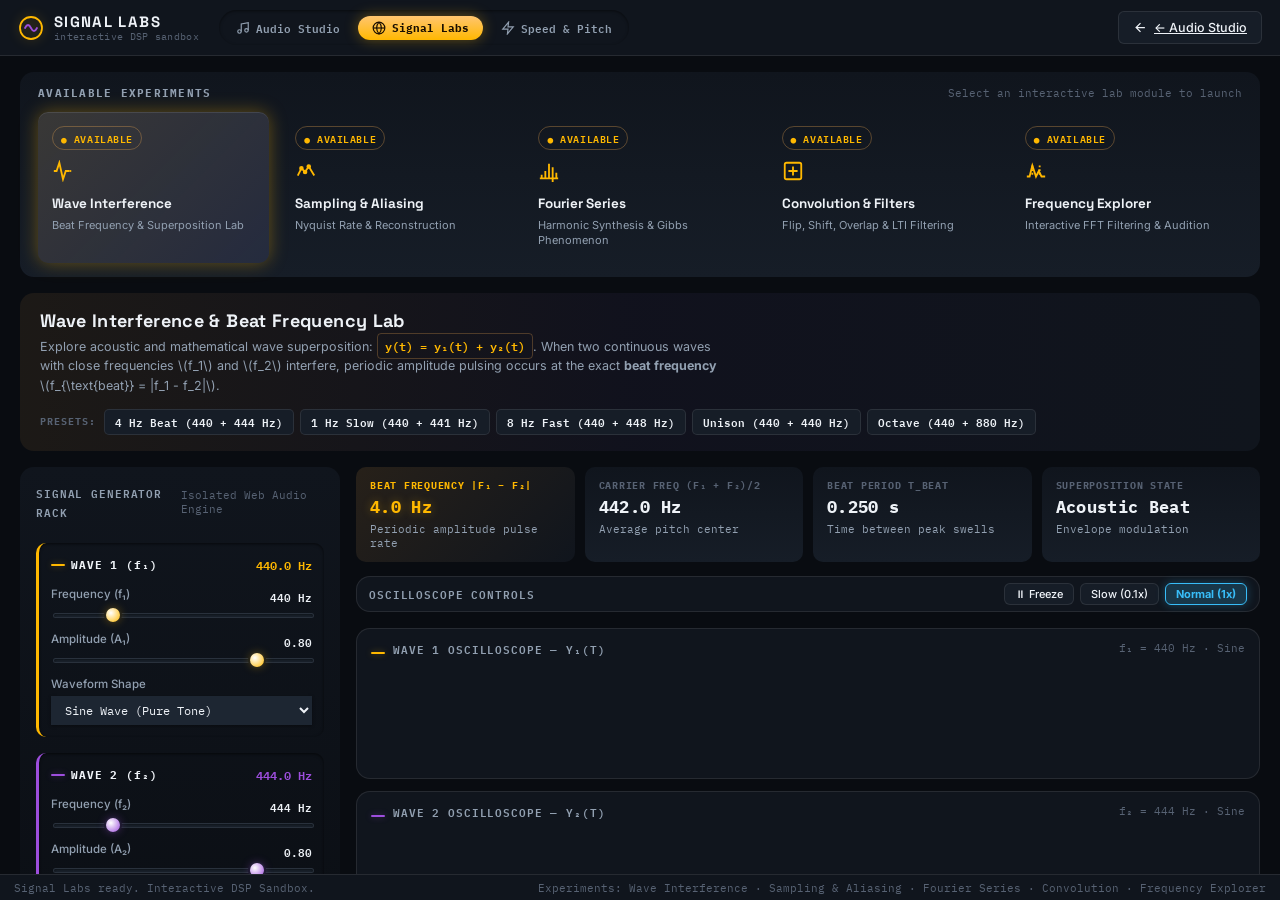
==== commit 5b0141fc: "Add audio enhancement, signal labs, and speed pitch features" ====
--- a/static/labs.html
+++ b/static/labs.html
@@ -97,6 +97,15 @@
           <div class="lab-card-desc">Flip, Shift, Overlap & LTI Filtering</div>
         </div>
 
+        <div class="lab-card" data-lab="freq-explorer" id="card-freq-explorer">
+          <div class="lab-card-badge available">● Available</div>
+          <div class="lab-card-icon">
+            <svg width="22" height="22" viewBox="0 0 24 24" fill="none" stroke="currentColor" stroke-width="2"><path d="M2 18h3l3-12 4 12 3-6 3 6h4"/><path d="M8 6v12M16 6v12" stroke-dasharray="2 2" stroke="var(--trace-a)"/></svg>
+          </div>
+          <div class="lab-card-title">Frequency Explorer</div>
+          <div class="lab-card-desc">Interactive FFT Filtering & Audition</div>
+        </div>
+
       </div>
     </section>
 
@@ -247,6 +256,16 @@
 
           <!-- OSCILLOSCOPE STACK -->
           <div class="oscilloscope-stack">
+
+            <!-- OSCILLOSCOPE CONTROLS TOOLBAR -->
+            <div class="panel" style="padding: 6px 12px; margin-bottom: 4px; display: flex; flex-direction: row; align-items: center; justify-content: space-between;">
+              <span class="panel-label">Oscilloscope Controls</span>
+              <div style="display: flex; gap: 6px; align-items: center;">
+                <button class="btn btn-ghost" id="btn-osc-freeze" style="padding: 3px 10px; font-size: 11px; height: auto;">⏸ Freeze</button>
+                <button class="btn btn-ghost" id="btn-osc-slow" style="padding: 3px 10px; font-size: 11px; height: auto;">Slow (0.1x)</button>
+                <button class="btn btn-ghost active" id="btn-osc-normal" style="padding: 3px 10px; font-size: 11px; height: auto;">Normal (1x)</button>
+              </div>
+            </div>
 
             <!-- CANVAS 1: WAVE 1 -->
             <div class="panel scope-panel">
@@ -858,12 +877,299 @@
 
     </main>
 
+    <!-- ============ WORKSPACE 5: FREQUENCY RANGE EXPLORER ============ -->
+    <main class="lab-workspace" id="workspace-freq-explorer" hidden>
+
+      <!-- LAB HEADER BANNER -->
+      <div class="lab-header-banner">
+        <div class="lab-info">
+          <h1 class="lab-main-title">FFT Frequency Range Explorer & Butterworth Filter Lab</h1>
+          <p class="lab-main-desc">
+            Upload an audio track (WAV/MP3) or load a signal sample. Inspect its real-time FFT spectrum, 
+            drag dual frequency handles to define your passband window, and listen to the filtered audio processed with an 
+            <span class="formula-badge">8th-order Butterworth Filter (-48 dB/oct)</span>.
+          </p>
+        </div>
+        <div class="lab-quick-presets">
+          <span class="preset-label">RANGE PRESETS:</span>
+          <button class="mini-btn preset-btn" id="fe-preset-phone">Phone Band (300 – 3000 Hz)</button>
+          <button class="mini-btn preset-btn" id="fe-preset-lp">Low-Pass (300 Hz)</button>
+          <button class="mini-btn preset-btn" id="fe-preset-hp">High-Pass (3000 Hz)</button>
+          <button class="mini-btn preset-btn" id="fe-preset-bass">Sub-Bass (20 – 150 Hz)</button>
+          <button class="mini-btn preset-btn" id="fe-preset-mids">Mid-Range (500 – 2500 Hz)</button>
+          <button class="mini-btn preset-btn" id="fe-preset-air">Air / Sizzle (4000 – 16000 Hz)</button>
+        </div>
+      </div>
+
+      <!-- WORKSPACE GRID -->
+      <div class="lab-grid">
+
+        <!-- LEFT PANEL: CONTROLS & DSP CONFIG -->
+        <aside class="lab-controls-panel panel">
+          <div class="panel-head">
+            <span class="panel-label">Signal & Filter Rack</span>
+            <span class="panel-sub">Python DSP Engine</span>
+          </div>
+
+          <!-- AUDIO FILE SOURCE MODULE -->
+          <div class="wave-module wave-1-module" style="border-left-color: var(--accent-cyan);">
+            <div class="module-head">
+              <span class="module-title"><i class="swatch swatch-cyan"></i> AUDIO SOURCE</span>
+              <span class="module-readout" id="fe-audio-readout" style="color:var(--accent-cyan);font-size:11px;">Sample Ready</span>
+            </div>
+
+            <input type="file" id="fe-file-input" accept=".wav,.mp3,audio/wav,audio/mp3,audio/mpeg" hidden>
+            
+            <div style="display:flex;gap:8px;">
+              <button class="btn btn-solid" id="fe-btn-upload" style="flex:1.2;font-size:11.5px;padding:7px 10px;">
+                <svg width="14" height="14" viewBox="0 0 24 24" fill="none" stroke="currentColor" stroke-width="2"><path d="M21 15v4a2 2 0 0 1-2 2H5a2 2 0 0 1-2-2v-4"/><polyline points="17 8 12 3 7 8"/><line x1="12" y1="3" x2="12" y2="15"/></svg>
+                Upload WAV/MP3
+              </button>
+              <button class="btn btn-ghost" id="fe-btn-demo-gen" title="Generate Harmonic Test Signal" style="flex:1;font-size:11px;padding:7px 6px;">
+                + Synth Signal
+              </button>
+            </div>
+
+            <div class="control-group">
+              <div class="control-label"><span>Bundled Audio Samples</span></div>
+              <select class="lab-select" id="fe-select-sample">
+                <option value="test_dynamic.wav" selected>Dynamic Range Music Demo</option>
+                <option value="test_noise.wav">Full-Band White/Pink Noise</option>
+                <option value="test_sine_stereo.wav">Multi-Tone Harmonic Stereo</option>
+                <option value="test_sine_mono.wav">Pure 440 Hz Reference Sine</option>
+                <option value="test_silence.wav">Silence + Burst Tone</option>
+              </select>
+            </div>
+
+            <div class="detail-panel" style="margin-top:2px;padding:8px 10px;background:rgba(0,0,0,0.3);border-radius:var(--radius-xs);">
+              <div style="display:flex;justify-content:space-between;align-items:center;">
+                <span id="fe-loaded-filename" style="font:600 11px var(--ff-mono);color:var(--text-hi);overflow:hidden;text-overflow:ellipsis;white-space:nowrap;max-width:180px;">test_dynamic.wav</span>
+                <span id="fe-loaded-meta" style="font:10px var(--ff-mono);color:var(--text-dim);">44.1 kHz · 2.0s</span>
+              </div>
+            </div>
+          </div>
+
+          <!-- FILTER MODE SELECTOR MODULE -->
+          <div class="wave-module wave-2-module">
+            <div class="module-head">
+              <span class="module-title"><i class="swatch swatch-a"></i> FILTER MODE</span>
+              <span class="module-readout" id="fe-mode-readout" style="color:var(--trace-a);">Band-Pass</span>
+            </div>
+
+            <div class="fe-filter-mode-selector" id="fe-mode-buttons">
+              <button class="fe-mode-btn" data-mode="lowpass" id="fe-btn-mode-lp" title="Pass frequencies below High Cutoff">
+                <span class="fe-mode-icon">⎽⎻</span> Low-Pass
+              </button>
+              <button class="fe-mode-btn" data-mode="highpass" id="fe-btn-mode-hp" title="Pass frequencies above Low Cutoff">
+                <span class="fe-mode-icon">⎻⎽</span> High-Pass
+              </button>
+              <button class="fe-mode-btn active" data-mode="bandpass" id="fe-btn-mode-bp" title="Pass frequencies between Low and High Cutoffs">
+                <span class="fe-mode-icon">⎽⎻⎽</span> Band-Pass
+              </button>
+              <button class="fe-mode-btn" data-mode="bandstop" id="fe-btn-mode-bs" title="Reject frequencies in selected band (Notch)">
+                <span class="fe-mode-icon">⎻⎽⎻</span> Notch
+              </button>
+            </div>
+
+            <div style="display:flex;align-items:center;justify-content:space-between;font:10.5px var(--ff-mono);color:var(--text-dim);background:rgba(255,180,84,0.06);padding:6px 8px;border-radius:4px;border:1px solid rgba(255,180,84,0.2);">
+              <span>Topology: Butterworth IIR</span>
+              <span style="color:var(--trace-a);font-weight:600;">8th Order (-48 dB/oct)</span>
+            </div>
+          </div>
+
+          <!-- CUTOFF FREQUENCY HANDLES & SLIDERS -->
+          <div class="wave-module" style="border-left:3px solid var(--ok);">
+            <div class="module-head">
+              <span class="module-title"><i class="swatch swatch-ok"></i> FREQUENCY BOUNDS</span>
+              <span class="module-readout" id="fe-range-readout" style="color:var(--ok);">300 – 3000 Hz</span>
+            </div>
+
+            <!-- LOW CUTOFF (f_low) -->
+            <div class="control-group" id="fe-group-flow">
+              <div class="control-label">
+                <span>Low Cutoff (f<sub>low</sub>)</span>
+                <span class="val-tag" id="fe-val-flow">300 Hz</span>
+              </div>
+              <div style="display:flex;align-items:center;gap:8px;">
+                <input type="range" class="lab-range" id="fe-slider-flow" min="0" max="1000" step="1" value="391">
+                <input type="number" class="lab-select" id="fe-num-flow" min="20" max="20000" step="1" value="300" style="width:72px;padding:3px 6px;text-align:right;">
+              </div>
+            </div>
+
+            <!-- HIGH CUTOFF (f_high) -->
+            <div class="control-group" id="fe-group-fhigh">
+              <div class="control-label">
+                <span>High Cutoff (f<sub>high</sub>)</span>
+                <span class="val-tag" id="fe-val-fhigh">3000 Hz</span>
+              </div>
+              <div style="display:flex;align-items:center;gap:8px;">
+                <input type="range" class="lab-range" id="fe-slider-fhigh" min="0" max="1000" step="1" value="726">
+                <input type="number" class="lab-select" id="fe-num-fhigh" min="20" max="20000" step="1" value="3000" style="width:72px;padding:3px 6px;text-align:right;">
+              </div>
+            </div>
+
+            <label class="live-toggle" style="margin-top:2px;">
+              <input type="checkbox" id="fe-toggle-norm" checked>
+              <span>Auto-Normalize Output Audio (-0.5 dBFS)</span>
+            </label>
+          </div>
+
+          <!-- LISTEN & AUDITION MODULE -->
+          <div class="audio-transport-module" style="background:linear-gradient(180deg, rgba(255,180,84,0.12) 0%, var(--bg-input) 100%);border-color:rgba(255,180,84,0.4);">
+            <div class="panel-head" style="margin-bottom:2px;">
+              <span class="panel-label" style="color:var(--trace-a);">Audition & Listen</span>
+              <span class="panel-sub" id="fe-playback-status">Ready</span>
+            </div>
+
+            <!-- Big Action Button -->
+            <button class="btn btn-solid" id="fe-btn-listen" style="padding:10px 14px;font:700 13px var(--ff-mono);background:linear-gradient(180deg, #ffc570 0%, var(--trace-a) 100%);color:#180d00;box-shadow:0 0 16px var(--trace-a-glow);">
+              <svg width="16" height="16" viewBox="0 0 24 24" fill="currentColor"><polygon points="5 3 19 12 5 21"/></svg>
+              <span>Listen to Selected Range</span>
+            </button>
+
+            <div class="transport-actions">
+              <button class="btn btn-ghost" id="fe-btn-play-orig" title="Play Original Audio for A/B comparison">
+                <svg width="13" height="13" viewBox="0 0 24 24" fill="currentColor"><polygon points="5 3 19 12 5 21"/></svg>
+                Original A/B
+              </button>
+              <button class="btn btn-ghost" id="fe-btn-stop" title="Stop Audio Playback">
+                <svg width="13" height="13" viewBox="0 0 24 24" fill="currentColor"><rect x="6" y="6" width="12" height="12"/></svg>
+                Stop
+              </button>
+            </div>
+
+            <!-- Seek and Time display -->
+            <div style="display:flex;align-items:center;gap:8px;margin-top:4px;">
+              <span id="fe-time-cur" style="font:600 10.5px var(--ff-mono);color:var(--trace-a);">00:00.00</span>
+              <input type="range" class="lab-range" id="fe-seek" min="0" max="1000" value="0" style="flex:1;">
+              <span id="fe-time-dur" style="font:600 10.5px var(--ff-mono);color:var(--text-dim);">00:00.00</span>
+            </div>
+
+            <div style="display:flex;justify-content:space-between;align-items:center;margin-top:2px;">
+              <button class="mini-btn" id="fe-btn-download" title="Download Filtered Audio WAV" style="font-size:10.5px;padding:4px 8px;">
+                ⬇ Export WAV
+              </button>
+              <span id="fe-processing-badge" style="font:10px var(--ff-mono);color:var(--ok);display:none;">
+                ● DSP Synced
+              </span>
+            </div>
+          </div>
+
+        </aside>
+
+        <!-- RIGHT PANEL: METRICS & INTERACTIVE FFT SPECTRUM -->
+        <div class="lab-display-area">
+
+          <!-- METRIC CARDS -->
+          <div class="metrics-row">
+            <div class="metric-card">
+              <span class="metric-label">FILTER CONFIGURATION</span>
+              <span class="metric-value" id="fe-metric-mode" style="font-size:15px;color:var(--trace-a);">Band-Pass</span>
+              <span class="metric-sub" id="fe-metric-order">8th Order Butterworth</span>
+            </div>
+
+            <div class="metric-card primary-card">
+              <span class="metric-label">ACTIVE PASSBAND</span>
+              <span class="metric-value" id="fe-metric-range">300 – 3000 Hz</span>
+              <span class="metric-sub" id="fe-metric-octaves">Span: 3.32 Octaves</span>
+            </div>
+
+            <div class="metric-card">
+              <span class="metric-label">BANDWIDTH & ROLL-OFF</span>
+              <span class="metric-value" id="fe-metric-bw" style="color:var(--ok);">2700 Hz</span>
+              <span class="metric-sub" id="fe-metric-slope">Slope: −48 dB / Octave</span>
+            </div>
+
+            <div class="metric-card">
+              <span class="metric-label">OUTPUT LEVEL</span>
+              <span class="metric-value" id="fe-metric-peak" style="font-size:15px;color:var(--accent-cyan);">−0.5 dBFS</span>
+              <span class="metric-sub" id="fe-metric-norm">Peak Normalized</span>
+            </div>
+          </div>
+
+          <!-- MAIN INTERACTIVE FFT SPECTRUM PANEL -->
+          <div class="panel scope-panel hero-scope" style="flex:2;min-height:300px;display:flex;flex-direction:column;">
+            <div class="panel-head" style="flex-wrap:wrap;gap:8px;">
+              <span class="panel-label" style="display:flex;align-items:center;gap:6px;">
+                <i class="swatch swatch-a"></i> INTERACTIVE FFT SPECTRUM & FREQUENCY HANDLES
+              </span>
+              
+              <!-- Legend Items -->
+              <div class="trace-legend" style="margin-left:auto;display:flex;align-items:center;gap:12px;font-size:11px;">
+                <span class="legend-item"><i class="swatch swatch-cyan"></i> Before (Input FFT)</span>
+                <span class="legend-item"><i class="swatch swatch-ok"></i> After (Filtered FFT)</span>
+                <span class="legend-item"><i class="swatch" style="background:#fbbf24;box-shadow:0 0 6px rgba(251,191,36,0.5);"></i> Butterworth H(f)</span>
+              </div>
+
+              <!-- View Switcher Tabs -->
+              <div class="header-nav-tabs" style="padding:2px;" id="fe-view-tabs">
+                <button class="nav-tab active" data-view="dual" id="fe-tab-view-dual" style="padding:3px 10px;font-size:10px;">Dual Overlay</button>
+                <button class="nav-tab" data-view="before" id="fe-tab-view-before" style="padding:3px 10px;font-size:10px;">Before Only</button>
+                <button class="nav-tab" data-view="after" id="fe-tab-view-after" style="padding:3px 10px;font-size:10px;">After Only</button>
+              </div>
+            </div>
+
+            <!-- SPECTRUM CONTAINER WITH DUAL DRAGGABLE HANDLES -->
+            <div class="fe-spectrum-container" id="fe-spectrum-wrap">
+              <canvas id="fe-canvas-spectrum" style="width:100%;height:100%;display:block;"></canvas>
+
+              <!-- Draggable Left Handle (Low Cutoff) -->
+              <div class="fe-drag-handle fe-handle-low" id="fe-handle-low" title="Drag to adjust Low Cutoff Frequency (f_low)">
+                <div class="fe-handle-badge" id="fe-badge-flow">300 Hz</div>
+                <div class="fe-handle-line"></div>
+                <div class="fe-handle-grip">
+                  <svg width="10" height="10" viewBox="0 0 24 24" fill="none" stroke="currentColor" stroke-width="2.5"><path d="M8 6l-4 6 4 6M16 6l4 6-4 6"/></svg>
+                </div>
+              </div>
+
+              <!-- Draggable Right Handle (High Cutoff) -->
+              <div class="fe-drag-handle fe-handle-high" id="fe-handle-high" title="Drag to adjust High Cutoff Frequency (f_high)">
+                <div class="fe-handle-badge" id="fe-badge-fhigh">3000 Hz</div>
+                <div class="fe-handle-line"></div>
+                <div class="fe-handle-grip">
+                  <svg width="10" height="10" viewBox="0 0 24 24" fill="none" stroke="currentColor" stroke-width="2.5"><path d="M8 6l-4 6 4 6M16 6l4 6-4 6"/></svg>
+                </div>
+              </div>
+
+              <!-- Frequency hover tooltip -->
+              <div class="fe-spectrum-tooltip" id="fe-spectrum-tooltip" style="display:none;"></div>
+            </div>
+            
+            <div class="spectrum-axis-footer" style="display:flex;justify-content:space-between;padding:4px 8px;font:10px var(--ff-mono);color:var(--text-dim);border-top:1px solid var(--hairline-soft);">
+              <span>20 Hz</span>
+              <span>100 Hz</span>
+              <span>500 Hz</span>
+              <span>1 kHz</span>
+              <span>2.5 kHz</span>
+              <span>5 kHz</span>
+              <span>10 kHz</span>
+              <span>20 kHz</span>
+            </div>
+          </div>
+
+          <!-- TIME-DOMAIN WAVEFORM STRIP (BEFORE VS AFTER) -->
+          <div class="panel scope-panel" style="flex:1;min-height:130px;">
+            <div class="panel-head">
+              <span class="panel-label"><i class="swatch swatch-ok"></i> TIME-DOMAIN WAVEFORM & PLAYHEAD</span>
+              <span class="panel-sub" id="fe-waveform-sub">Cyan: Original Signal · Green: 8th-Order Filtered Signal</span>
+            </div>
+            <div class="canvas-wrap scope-wrap" style="position:relative;">
+              <canvas id="fe-canvas-waveform"></canvas>
+            </div>
+          </div>
+
+        </div>
+
+      </div>
+
+    </main>
+
   </div>
 
   <!-- ============ STATUS BAR ============ -->
   <footer class="status-bar">
     <span id="labs-status-text">Signal Labs ready. Interactive DSP Sandbox.</span>
-    <span class="status-right" id="labs-status-meta">Experiments: Wave Interference · Sampling & Aliasing · Fourier Series · Convolution & Filtering</span>
+    <span class="status-right" id="labs-status-meta">Experiments: Wave Interference · Sampling & Aliasing · Fourier Series · Convolution · Frequency Explorer</span>
   </footer>
 
 </div>
--- a/static/style.css
+++ b/static/style.css
@@ -1,919 +1,708 @@
 /* =====================================================================
-   SIGNAL LAB — Premium Dark Audio Workstation & DSP Laboratory (v4)
-   Identity: Deep obsidian/slate surfaces · Amber phosphor "original" trace
-   Electric violet "processed" trace · Crisp hardware bevels · Technical mono
-   for data readouts · Tactile controls & subtle phosphor accent lighting.
+   SIGNAL LAB — design tokens
+   A dual-trace oscilloscope identity: deep slate-navy panels, amber
+   "original" trace, indigo-violet "processed" trace. Technical mono
+   type for data readouts, geometric sans for structure.
    ===================================================================== */
-
-:root {
-  /* ── Core Backgrounds ─────────────────────────────────────────────── */
-  --bg:           #07090e;
-  --bg-void:      #040609;
-  --bg-panel:     #0c1017;
-  --bg-panel-2:   #111722;
-  --bg-raised:    #172030;
-  --bg-input:     #090e16;
-  --bg-glass:     rgba(12, 16, 23, 0.82);
-
-  /* ── Borders ──────────────────────────────────────────────────────── */
-  --border:          rgba(255, 255, 255, 0.08);
-  --border-bright:   rgba(255, 255, 255, 0.22);
-  --border-mid:      rgba(255, 255, 255, 0.13);
-  --grid-line:       rgba(255, 255, 255, 0.03);
-  --hairline:        rgba(255, 255, 255, 0.09);
-  --hairline-soft:   rgba(255, 255, 255, 0.05);
-  --hairline-bright: rgba(255, 255, 255, 0.22);
-
-  /* ── Text ─────────────────────────────────────────────────────────── */
-  --text:     #e1e9f5;
-  --text-hi:  #f3f7fc;
-  --text-mid: #8295ad;
-  --text-dim: #43576e;
-  --muted:    #5c7087;
-
-  /* ── Accent traces ────────────────────────────────────────────────── */
-  --accent:        #ffb454;
-  --accent-glow:   rgba(255, 180, 84, 0.45);
-  --accent-dim:    rgba(255, 180, 84, 0.14);
-  --accent-2:      #9e7aff;
-  --accent-2-glow: rgba(158, 122, 255, 0.45);
-  --accent-2-dim:  rgba(158, 122, 255, 0.14);
-
-  /* Legacy & trace aliases */
-  --trace-a:      #ffb454;
-  --trace-a-dim:  rgba(255, 180, 84, 0.14);
-  --trace-a-glow: rgba(255, 180, 84, 0.45);
-  --trace-b:      #9e7aff;
-  --trace-b-dim:  rgba(158, 122, 255, 0.14);
-  --trace-b-glow: rgba(158, 122, 255, 0.45);
-
-  --accent-cyan:      #38bdf8;
-  --accent-cyan-glow: rgba(56, 189, 248, 0.40);
-
-  /* ── Semantic ─────────────────────────────────────────────────────── */
-  --ok:          #34d399;
-  --ok-glow:     rgba(52, 211, 153, 0.45);
-  --warn:        #fbbf24;
-  --warn-glow:   rgba(251, 191, 36, 0.40);
-  --danger:      #f87171;
-  --danger-glow: rgba(248, 113, 113, 0.45);
-
-  /* ── Radii ────────────────────────────────────────────────────────── */
-  --radius-xs: 4px;
+:root{
+  --bg-void:   #090c11;
+  --bg-panel:  #10151d;
+  --bg-panel-2:#161d27;
+  --bg-raised: #1d2632;
+  --grid-line: rgba(255,255,255,.055);
+  --hairline:  rgba(255,255,255,.09);
+  --hairline-soft: rgba(255,255,255,.05);
+
+  --text-hi:  #eef2f7;
+  --text-mid: #92a0b1;
+  --text-dim: #576273;
+
+  --trace-a: #FFB800;             /* original signal — yellow */
+  --trace-a-glow: rgba(255,184,0,.35);
+  --trace-b: #9D4EDD;             /* processed signal — purple */
+  --trace-b-glow: rgba(157,78,221,.4);
+
+  --ok:   #5fe3a3;
+  --warn: #ffd166;
+  --danger: #ff6b7a;
+
   --radius-sm: 6px;
   --radius-md: 10px;
   --radius-lg: 14px;
-  --radius-xl: 20px;
-
-  /* ── Typography ───────────────────────────────────────────────────── */
+
   --ff-display: 'Space Grotesk', system-ui, sans-serif;
-  --ff-mono:    'IBM Plex Mono', ui-monospace, 'SF Mono', Menlo, monospace;
-  --ff-body:    'Inter', system-ui, -apple-system, sans-serif;
-
-  /* ── Motion ───────────────────────────────────────────────────────── */
-  --ease:   cubic-bezier(.2,.8,.25,1);
-  --t-fast: .12s;
-  --t-med:  .2s;
-
-  /* ── Shadows ──────────────────────────────────────────────────────── */
-  --shadow-panel:  0 8px 32px rgba(0, 0, 0, 0.65), inset 0 1px 0 rgba(255, 255, 255, 0.07);
-  --shadow-raised: 0 4px 18px rgba(0, 0, 0, 0.5), inset 0 1px 0 rgba(255, 255, 255, 0.08);
-  --shadow-inset:  inset 0 2px 6px rgba(0, 0, 0, 0.75);
-  --shadow-glow-a: 0 0 20px rgba(255, 180, 84, 0.5), 0 0 6px rgba(255, 180, 84, 0.6);
-  --shadow-glow-b: 0 0 20px rgba(158, 122, 255, 0.45), 0 0 6px rgba(158, 122, 255, 0.6);
-}
-
-/* ── Reset ─────────────────────────────────────────────────────────── */
-*, *::before, *::after { box-sizing: border-box; }
-
-[hidden] { display: none !important; }
-
-html, body { height: 100%; margin: 0; padding: 0; }
-
-body {
-  background: var(--bg-void);
+  --ff-mono: 'IBM Plex Mono', ui-monospace, 'SF Mono', Menlo, monospace;
+  --ff-body: 'Inter', system-ui, -apple-system, sans-serif;
+
+  --ease: cubic-bezier(.22,.8,.28,1);
+}
+
+*{ box-sizing:border-box; }
+/* The HTML `hidden` attribute must always win over component display
+   rules (several panels below set display:flex for their visible
+   state) — without !important here, a hidden panel with a flex/grid
+   display rule would still render and swallow pointer events. */
+[hidden]{ display:none !important; }
+html,body{ height:100%; margin:0; }
+body{
+  background:var(--bg-void);
+  color:var(--text-hi);
+  font:14px/1.5 var(--ff-body);
+  -webkit-font-smoothing:antialiased;
+  overflow:hidden;
+}
+button{ font:inherit; }
+input{ font:inherit; }
+
+::selection{ background:var(--trace-a-glow); }
+
+*::-webkit-scrollbar{ width:8px; height:8px; }
+*::-webkit-scrollbar-track{ background:transparent; }
+*::-webkit-scrollbar-thumb{ background:var(--bg-raised); border-radius:4px; }
+*::-webkit-scrollbar-thumb:hover{ background:#2a3543; }
+
+/* ===================== APP SHELL ===================== */
+.app{ display:flex; flex-direction:column; height:100vh; width:100vw; }
+
+/* ===================== HEADER ===================== */
+.app-header{
+  height:56px; flex:0 0 auto;
+  display:flex; align-items:center; gap:20px;
+  padding:0 18px;
+  background:var(--bg-panel);
+  border-bottom:1px solid var(--hairline);
+}
+.brand{ display:flex; align-items:center; gap:10px; }
+.brand-mark{ flex:0 0 auto; filter:drop-shadow(0 0 6px var(--trace-a-glow)); }
+.brand-text{ display:flex; flex-direction:column; line-height:1.15; }
+.brand-name{ font:700 15px/1 var(--ff-display); letter-spacing:.09em; color:var(--text-hi); }
+.brand-tag{ font:400 10px/1 var(--ff-mono); letter-spacing:.03em; color:var(--text-dim); margin-top:3px; }
+
+.header-file{
+  display:flex; align-items:center; gap:8px;
+  font:500 12px var(--ff-mono); color:var(--text-mid);
+  padding:6px 12px; border-radius:999px; background:var(--bg-panel-2);
+  border:1px solid var(--hairline-soft);
+  max-width:340px; overflow:hidden;
+}
+.file-dot{ width:6px; height:6px; border-radius:50%; background:var(--text-dim); flex:0 0 auto; transition:background .2s var(--ease), box-shadow .2s var(--ease); }
+#header-filename{ overflow:hidden; text-overflow:ellipsis; white-space:nowrap; }
+.header-file-close {
+  background: transparent;
+  border: none;
+  color: var(--text-dim);
+  font-size: 16px;
+  line-height: 1;
+  cursor: pointer;
+  padding: 0 4px;
+  margin-left: auto;
+  border-radius: 4px;
+  display: inline-flex;
+  align-items: center;
+  justify-content: center;
+  transition: color var(--t-fast), background var(--t-fast);
+}
+.header-file-close:hover {
+  color: #f87171;
+  background: rgba(248, 113, 113, 0.2);
+}
+
+.header-actions{ margin-left:auto; display:flex; align-items:center; gap:8px; position:relative; }
+
+.btn{
+  display:inline-flex; align-items:center; gap:6px;
+  padding:8px 14px; border-radius:var(--radius-sm);
+  border:1px solid var(--hairline);
+  background:var(--bg-panel-2); color:var(--text-hi);
+  font:500 12.5px var(--ff-body); cursor:pointer;
+  transition:background .15s var(--ease), border-color .15s var(--ease), transform .1s var(--ease), opacity .15s;
+  white-space:nowrap;
+}
+.btn:hover{ background:var(--bg-raised); border-color:var(--hairline); }
+.btn:active{ transform:translateY(1px); }
+.btn:disabled{ opacity:.4; cursor:default; pointer-events:none; }
+.btn-ghost{ position:relative; }
+.btn-solid{ background:var(--trace-a); color:#231404; border-color:var(--trace-a); font-weight:600; }
+.btn-solid:hover{ background:#ffc678; }
+.btn-solid:disabled{ background:var(--bg-panel-2); color:var(--text-dim); border-color:var(--hairline); }
+
+.sample-menu{
+  position:absolute; top:calc(100% + 6px); right:0;
+  background:var(--bg-raised); border:1px solid var(--hairline);
+  border-radius:var(--radius-md); padding:6px; min-width:190px;
+  box-shadow:0 12px 28px rgba(0,0,0,.45);
+  display:none; flex-direction:column; z-index:50;
+}
+.sample-menu.open{ display:flex; }
+.sample-item{ padding:8px 10px; border-radius:var(--radius-sm); font-size:12.5px; color:var(--text-mid); cursor:pointer; transition:background .12s, color .12s; }
+.sample-item:hover{ background:var(--bg-panel-2); color:var(--text-hi); }
+
+/* ===================== BODY GRID ===================== */
+.app-body{ flex:1 1 auto; min-height:0; display:grid; grid-template-columns: 226px 1fr 300px; }
+
+/* ===================== RACK (left rail) ===================== */
+.rack{ border-right:1px solid var(--hairline); background:var(--bg-panel); overflow-y:auto; padding:14px 10px; display:flex; flex-direction:column; gap:16px; }
+.rack-empty{ font:12px var(--ff-body); color:var(--text-dim); padding:16px 8px; text-align:center; line-height:1.5; }
+.rack-group-label{ font:600 10px var(--ff-mono); letter-spacing:.1em; text-transform:uppercase; color:var(--text-dim); padding:0 6px 6px; }
+.rack-group{ display:flex; flex-direction:column; gap:3px; }
+
+.rack-item{ display:flex; align-items:center; gap:9px; padding:9px 9px; border-radius:var(--radius-sm); border:1px solid transparent; cursor:pointer; color:var(--text-mid); transition:background .13s var(--ease), color .13s var(--ease), border-color .13s; }
+.rack-item:hover{ background:var(--bg-panel-2); color:var(--text-hi); }
+.rack-item.active{ background:linear-gradient(90deg, rgba(255,184,0,.14), rgba(255,184,0,.04)); border-color:rgba(255,184,0,.35); color:var(--text-hi); }
+.rack-item .ri-icon{ flex:0 0 auto; width:16px; height:16px; display:flex; align-items:center; justify-content:center; color:var(--text-dim); }
+.rack-item.active .ri-icon{ color:var(--trace-a); }
+.rack-item .ri-label{ font-size:12.5px; font-weight:500; }
+.rack-item .ri-applied{ margin-left:auto; width:6px; height:6px; border-radius:50%; background:var(--ok); opacity:0; transition:opacity .15s; }
+.rack-item.applied .ri-applied{ opacity:1; }
+
+/* ===================== STAGE (center, hero) ===================== */
+.stage{ min-width:0; min-height:0; display:flex; flex-direction:column; padding:14px 16px; gap:10px; overflow:hidden; }
+
+.dropzone{
+  flex:1; display:flex; flex-direction:column; align-items:center; justify-content:center;
+  gap:10px; color:var(--text-dim);
+  border:1.5px dashed var(--hairline);
+  border-radius:var(--radius-lg);
+  transition:border-color .15s, background .15s;
+  cursor:pointer;
+}
+.dropzone.drag-over{ border-color:var(--trace-a); background:rgba(255,184,0,.05); color:var(--text-mid); }
+.dz-title{ font:600 15px var(--ff-display); color:var(--text-mid); margin:0; }
+.dz-sub{ font:12px var(--ff-body); margin:0; }
+
+.viz-stack{ flex:1; min-height:0; display:flex; flex-direction:column; gap:10px; }
+
+/* --- toolbar --- */
+.viz-toolbar{
+  flex:0 0 auto; display:flex; align-items:center; gap:12px;
+  background:var(--bg-panel); border:1px solid var(--hairline); border-radius:var(--radius-md);
+  padding:7px 12px; font:12px var(--ff-mono); color:var(--text-mid);
+}
+.toolbar-sep{ width:1px; height:18px; background:var(--hairline); flex:0 0 auto; }
+.toolbar-spacer{ flex:1; }
+
+.ab-switch{ display:flex; background:var(--bg-raised); border-radius:999px; padding:3px; gap:3px; }
+.ab-opt{ border:none; background:transparent; color:var(--text-mid); font:600 11px var(--ff-mono); letter-spacing:.03em; padding:6px 13px; border-radius:999px; cursor:pointer; transition:background .13s, color .13s; }
+.ab-opt.active{ background:var(--trace-b); color:#0d0620; }
+.ab-opt[data-mode="original"].active{ background:var(--trace-a); color:#231404; }
+
+.zoom-controls{ display:flex; align-items:center; gap:6px; }
+.mini-btn{
+  border:1px solid var(--hairline); background:var(--bg-panel-2); color:var(--text-hi);
+  width:22px; height:22px; border-radius:5px; cursor:pointer; font:600 13px var(--ff-mono);
+  display:flex; align-items:center; justify-content:center; padding:0;
+}
+.mini-btn:hover{ background:var(--bg-raised); }
+#btn-zoom-fit{ width:auto; padding:0 8px; font:600 10.5px var(--ff-mono); }
+.zoom-label{ min-width:42px; text-align:center; color:var(--text-hi); }
+
+.selection-info{ display:flex; align-items:center; gap:8px; color:var(--text-dim); }
+#selection-text{ white-space:nowrap; }
+
+.processing-indicator{ display:flex; align-items:center; gap:7px; color:var(--warn); font:600 11px var(--ff-mono); }
+.spinner{
+  width:11px; height:11px; border-radius:50%;
+  border:2px solid rgba(255,209,102,.25); border-top-color:var(--warn);
+  animation:spin .7s linear infinite; display:inline-block;
+}
+@keyframes spin{ to{ transform:rotate(360deg); } }
+
+/* --- panels --- */
+.panel{ background:var(--bg-panel); border:1px solid var(--hairline); border-radius:var(--radius-lg); padding:10px 14px 12px; display:flex; flex-direction:column; }
+.panel-head{ display:flex; align-items:center; margin-bottom:6px; gap:10px; }
+.panel-label{ font:600 11px var(--ff-mono); letter-spacing:.08em; text-transform:uppercase; color:var(--text-mid); }
+.panel-sub{ margin-left:auto; font:11px var(--ff-mono); color:var(--text-dim); }
+.trace-legend{ margin-left:auto; display:flex; gap:14px; }
+.legend-item{ display:flex; align-items:center; gap:6px; font:11px var(--ff-mono); color:var(--text-mid); }
+.swatch{ width:14px; height:2px; border-radius:2px; display:inline-block; }
+.swatch-a{ background:var(--trace-a); box-shadow:0 0 6px var(--trace-a-glow); }
+.swatch-b{ background:var(--trace-b); box-shadow:0 0 6px var(--trace-b-glow); }
+
+.canvas-wrap{ position:relative; flex:1; min-height:0; }
+.canvas-wrap canvas{ position:absolute; inset:0; width:100%; height:100%; border-radius:var(--radius-md); }
+
+.panel-overlay{
+  position:absolute; inset:0; z-index:5; border-radius:var(--radius-md);
+  background:rgba(9,12,17,.72); backdrop-filter:blur(1.5px);
+  display:flex; align-items:center; justify-content:center; gap:8px;
+  font:600 12px var(--ff-mono); color:var(--warn); letter-spacing:.03em;
+  pointer-events:none;
+}
+
+/* waveform hero panel */
+.waveform-panel{ flex:1 1 58%; min-height:0; }
+.waveform-panel .canvas-wrap{ cursor:crosshair; }
+.ruler-wrap{ flex:0 0 auto; height:20px; margin-top:2px; }
+#ruler-canvas{ width:100%; height:100%; display:block; }
+
+.viz-row{ flex:0 0 34%; min-height:150px; display:flex; gap:10px; }
+.spectrum-panel{ flex:1.15; min-width:0; }
+.spectrogram-panel{ flex:1.15; min-width:0; }
+.meters-panel{ flex:0 0 168px; }
+
+/* meters */
+.meters-body{ flex:1; display:flex; gap:10px; padding-top:2px; min-height:0; }
+.meter-ch{ flex:1; display:flex; flex-direction:column; align-items:center; gap:4px; min-height:0; }
+.meter-ch-label{ font:600 10px var(--ff-mono); color:var(--text-dim); letter-spacing:.06em; }
+.meter-track{ position:relative; flex:1; width:20px; background:var(--bg-raised); border-radius:4px; overflow:hidden; min-height:40px; }
+.meter-fill-rms{ position:absolute; left:0; right:0; bottom:0; background:linear-gradient(180deg,#5fe3a3,#3fae7c); transition:height .06s linear; }
+.meter-fill-peak{ position:absolute; left:0; right:0; bottom:0; background:linear-gradient(180deg,var(--trace-a),#c97b1f); opacity:.55; transition:height .06s linear; }
+.meter-peak-hold{ position:absolute; left:0; right:0; height:2px; background:#fff; box-shadow:0 0 4px #fff; transition:bottom .08s linear; }
+.meter-clip{ width:20px; height:6px; border-radius:2px; background:var(--bg-raised); transition:background .1s, box-shadow .1s; }
+.meter-clip.on{ background:var(--danger); box-shadow:0 0 8px var(--danger); }
+.meter-readout{ font:600 10px var(--ff-mono); color:var(--text-mid); text-align:center; line-height:1.4; }
+.meter-readout b{ color:var(--text-hi); font-size:10.5px; }
+
+/* ===================== TRANSPORT ===================== */
+.transport{ flex:0 0 auto; display:flex; align-items:center; gap:12px; background:var(--bg-panel); border:1px solid var(--hairline); border-radius:var(--radius-lg); padding:10px 14px; }
+.tp-btn{ width:32px; height:32px; border-radius:50%; display:flex; align-items:center; justify-content:center; background:var(--trace-a); color:#231404; border:none; cursor:pointer; flex:0 0 auto; transition:transform .1s, background .15s; }
+.tp-btn:hover{ background:#ffc678; }
+.tp-btn:active{ transform:scale(.94); }
+.tp-time{ font:12px var(--ff-mono); color:var(--text-hi); min-width:80px; }
+.tp-time-dim{ color:var(--text-dim); text-align:right; }
+.tp-seek{ flex:1; -webkit-appearance:none; height:4px; border-radius:2px; background:var(--bg-raised); outline:none; cursor:pointer; }
+.tp-seek::-webkit-slider-thumb{ -webkit-appearance:none; width:13px; height:13px; border-radius:50%; background:var(--trace-a); box-shadow:0 0 8px var(--trace-a-glow); cursor:pointer; margin-top:-4.5px; }
+.tp-seek::-moz-range-thumb{ width:13px; height:13px; border-radius:50%; border:none; background:var(--trace-a); box-shadow:0 0 8px var(--trace-a-glow); cursor:pointer; }
+.tp-compare{ display:flex; align-items:center; gap:6px; font:11px var(--ff-mono); color:var(--text-mid); cursor:pointer; user-select:none; flex:0 0 auto; }
+.tp-compare input{ accent-color:var(--trace-b); cursor:pointer; }
+
+/* ===================== PARAMS (right rail) ===================== */
+.params{ border-left:1px solid var(--hairline); background:var(--bg-panel); overflow-y:auto; display:flex; flex-direction:column; }
+.params-empty{ padding:22px 18px; color:var(--text-dim); font-size:12.5px; line-height:1.6; }
+.params-active{ display:flex; flex-direction:column; padding:16px; gap:14px; flex:1; }
+.params-head{ display:flex; align-items:center; gap:8px; }
+.params-title{ font:700 16px var(--ff-display); color:var(--text-hi); }
+.params-tier{ margin-left:auto; font:10px var(--ff-mono); letter-spacing:.05em; text-transform:uppercase; color:var(--text-dim); border:1px solid var(--hairline); padding:3px 8px; border-radius:999px; }
+.params-explain{ font-size:12.5px; color:var(--text-mid); line-height:1.6; margin:0; }
+
+.detail-panel{ background:var(--bg-panel-2); border:1px solid var(--hairline-soft); border-radius:var(--radius-md); padding:10px 10px 8px; display:flex; flex-direction:column; gap:6px; }
+.detail-head{ font:600 10px var(--ff-mono); letter-spacing:.08em; text-transform:uppercase; color:var(--text-dim); }
+#detail-canvas{ width:100%; height:120px; display:block; border-radius:6px; }
+.detail-stats{ display:flex; flex-wrap:wrap; gap:6px 14px; font:11px var(--ff-mono); color:var(--text-mid); }
+.detail-stats b{ color:var(--trace-b); }
+
+.params-controls{ display:flex; flex-direction:column; gap:16px; }
+
+.dial-row{ display:flex; flex-direction:column; gap:8px; }
+.dial-top{ display:flex; align-items:center; justify-content:space-between; }
+.dial-label{ font:500 12px var(--ff-body); color:var(--text-mid); }
+.dial-value{ font:600 12px var(--ff-mono); color:var(--trace-a); }
+.dial-track{ position:relative; height:6px; border-radius:3px; background:var(--bg-raised); cursor:pointer; }
+.dial-fill{ position:absolute; left:0; top:0; height:100%; border-radius:3px; background:linear-gradient(90deg, var(--trace-a), #ffd699); }
+.dial-thumb{ position:absolute; top:50%; width:14px; height:14px; border-radius:50%; background:var(--trace-a); box-shadow:0 0 8px var(--trace-a-glow), 0 0 0 3px var(--bg-panel); transform:translate(-50%,-50%); cursor:grab; }
+.dial-thumb:active{ cursor:grabbing; }
+
+.seg-row{ display:flex; flex-direction:column; gap:8px; }
+.seg-group{ display:flex; background:var(--bg-raised); border-radius:var(--radius-sm); padding:3px; gap:3px; }
+.seg-opt{ flex:1; text-align:center; padding:7px 8px; border-radius:5px; font:500 11.5px var(--ff-body); color:var(--text-mid); cursor:pointer; transition:background .13s, color .13s; }
+.seg-opt.active{ background:var(--trace-a); color:#231404; font-weight:600; }
+
+.eq-bands{ display:flex; gap:5px; align-items:flex-end; height:120px; padding-top:6px; }
+.eq-band{ flex:1; display:flex; flex-direction:column; align-items:center; gap:6px; height:100%; }
+.eq-band-track{ position:relative; flex:1; width:100%; max-width:16px; background:var(--bg-raised); border-radius:4px; cursor:ns-resize; overflow:hidden; }
+.eq-band-fill{ position:absolute; left:0; right:0; bottom:50%; background:linear-gradient(180deg, var(--trace-a), #ffd699); border-radius:4px; }
+.eq-band-zero{ position:absolute; left:0; right:0; top:50%; height:1px; background:var(--hairline); }
+.eq-band-freq{ font:9px var(--ff-mono); color:var(--text-dim); }
+
+.live-toggle{ display:flex; align-items:center; gap:8px; font:12px var(--ff-mono); color:var(--text-mid); cursor:pointer; user-select:none; padding:8px 0; border-top:1px solid var(--hairline-soft); }
+.live-toggle input{ accent-color:var(--trace-a); cursor:pointer; }
+.live-dot{ width:6px; height:6px; border-radius:50%; background:var(--text-dim); margin-left:auto; transition:background .15s, box-shadow .15s; }
+.live-dot.busy{ background:var(--warn); box-shadow:0 0 6px var(--warn); animation:pulse 1s infinite; }
+.live-dot.done{ background:var(--ok); box-shadow:0 0 6px var(--ok); }
+@keyframes pulse{ 0%,100%{ opacity:1; } 50%{ opacity:.35; } }
+
+.params-actions{ display:flex; gap:8px; margin-top:auto; padding-top:8px; }
+.params-actions .btn{ flex:1; justify-content:center; }
+
+/* ===================== STATUS BAR ===================== */
+.status-bar{ flex:0 0 auto; height:26px; display:flex; align-items:center; gap:14px; padding:0 14px; font:11px var(--ff-mono); color:var(--text-dim); background:var(--bg-panel); border-top:1px solid var(--hairline); }
+.status-right{ margin-left:auto; }
+
+/* ===================== TOAST ===================== */
+.toast{
+  position:fixed; bottom:44px; left:50%; transform:translateX(-50%) translateY(20px);
+  background:var(--bg-raised); border:1px solid var(--hairline); color:var(--text-hi);
+  padding:10px 18px; border-radius:999px; font:12.5px var(--ff-body);
+  opacity:0; pointer-events:none; transition:opacity .2s var(--ease), transform .2s var(--ease);
+  z-index:200; box-shadow:0 10px 26px rgba(0,0,0,.4);
+  display:flex; align-items:center; gap:8px;
+}
+.toast.show{ opacity:1; transform:translateX(-50%) translateY(0); }
+.toast.error{ border-color:rgba(255,107,122,.5); }
+.toast.error::before{ content:''; width:6px; height:6px; border-radius:50%; background:var(--danger); }
+.toast.success::before{ content:''; width:6px; height:6px; border-radius:50%; background:var(--ok); }
+
+/* ===================== RESPONSIVE ===================== */
+@media (max-width: 1100px){
+  .viz-row{ flex-direction:column; }
+  .meters-panel{ flex:0 0 90px; }
+  .meters-body{ flex-direction:row; }
+}
+@media (max-width: 980px){
+  .app-body{ grid-template-columns: 1fr; grid-template-rows: auto 1fr auto; }
+  .rack{ border-right:none; border-bottom:1px solid var(--hairline); flex-direction:row; flex-wrap:wrap; max-height:140px; }
+  .params{ border-left:none; border-top:1px solid var(--hairline); max-height:38vh; }
+}
+
+@media (prefers-reduced-motion: reduce){
+  *{ animation-duration:.001ms !important; transition-duration:.001ms !important; }
+}
+
+/* =====================================================================
+   CONCERT SOUND MIXER — additive feature, own namespace (mx-/mixer-),
+   reuses existing panel/dial/eq-band/meter classes & CSS variables.
+   ===================================================================== */
+.mixer-backdrop{
+  position:fixed; inset:0; z-index:100;
+  background:rgba(4,6,9,.72); backdrop-filter:blur(2px);
+  display:flex; align-items:center; justify-content:center; padding:24px;
+}
+.mixer-modal{ width:min(1180px, 100%); max-height:92vh; overflow-y:auto; gap:14px; }
+.mixer-modal-head{ display:flex; align-items:center; gap:10px; }
+.mixer-transport{ display:flex; align-items:center; gap:12px; padding:8px 2px; border-bottom:1px solid var(--hairline-soft); margin-bottom:4px; }
+
+.mixer-channels{ display:flex; gap:12px; flex-wrap:wrap; }
+.mixer-channel{ flex:1 1 170px; min-width:170px; background:var(--bg-panel-2); border:1px solid var(--hairline-soft); border-radius:var(--radius-md); padding:10px; display:flex; flex-direction:column; gap:10px; }
+.mixer-channel-name{ font:600 12.5px var(--ff-display); color:var(--text-hi); }
+.mixer-channel-src{ font:10px var(--ff-mono); color:var(--text-dim); margin-top:-6px; }
+.mixer-row-label{ font:600 10px var(--ff-mono); letter-spacing:.06em; text-transform:uppercase; color:var(--text-dim); }
+
+.mx-btn-row{ display:flex; gap:6px; }
+.mx-toggle{ flex:1; text-align:center; padding:6px 4px; border-radius:5px; font:700 11px var(--ff-mono); color:var(--text-mid); background:var(--bg-raised); border:1px solid var(--hairline-soft); cursor:pointer; }
+.mx-toggle.mute.active{ background:var(--danger); border-color:var(--danger); color:#2a0407; }
+.mx-toggle.solo.active{ background:var(--warn); border-color:var(--warn); color:#2a1e00; }
+
+.mixer-eq-row{ display:flex; gap:6px; align-items:flex-end; height:78px; }
+.mixer-eq-row .eq-band{ height:100%; }
+.mixer-eq-row .eq-band-track{ max-width:14px; }
+
+.mixer-meter-row{ display:flex; justify-content:center; padding-top:2px; }
+.mixer-meter-row .meter-ch{ flex:0 0 auto; width:100%; }
+.mixer-meter-row .meter-track{ height:70px; }
+
+.mixer-master{ display:flex; gap:12px; border-top:1px solid var(--hairline-soft); padding-top:12px; }
+.bus-strip{ flex:1; background:var(--bg-panel-2); border:1px solid var(--hairline-soft); border-radius:var(--radius-md); padding:10px; display:flex; flex-direction:column; gap:10px; }
+.bus-strip-head{ display:flex; align-items:center; gap:8px; }
+.bus-strip-name{ font:700 13px var(--ff-display); color:var(--text-hi); }
+.listen-btn{ margin-left:auto; font:700 10px var(--ff-mono); padding:5px 10px; border-radius:999px; background:var(--bg-raised); border:1px solid var(--hairline-soft); color:var(--text-mid); cursor:pointer; }
+.listen-btn.active{ background:var(--trace-b); border-color:var(--trace-b); color:#0d0620; }
+.bus-strip .mixer-meter-row .meter-track{ height:56px; }
+
+/* =====================================================================
+   ENHANCE SPEECH STUDIO — Professional Mastering Suite UI
+   ===================================================================== */
+.rack-enhance-card{
+  background:linear-gradient(135deg, rgba(157,78,221,.18) 0%, rgba(255,184,0,.08) 100%);
+  border:1px solid rgba(157,78,221,.38);
+  border-radius:var(--radius-md);
+  padding:12px;
+  cursor:pointer;
+  display:flex;
+  flex-direction:column;
+  gap:4px;
+  transition:all .18s var(--ease);
+  box-shadow:0 4px 14px rgba(157,78,221,.1);
+}
+.rack-enhance-card:hover{
+  background:linear-gradient(135deg, rgba(157,78,221,.28) 0%, rgba(255,184,0,.15) 100%);
+  border-color:var(--trace-b);
+  transform:translateY(-1px);
+  box-shadow:0 6px 20px rgba(157,78,221,.25);
+}
+.rec-badge{
+  font:700 9px var(--ff-mono);
+  letter-spacing:.12em;
+  color:var(--trace-b);
+  display:flex;
+  align-items:center;
+  gap:4px;
+}
+.rec-title{
+  font:700 13.5px var(--ff-display);
+  color:var(--text-hi);
+  letter-spacing:.02em;
+}
+.rec-sub{
+  font:11px var(--ff-body);
+  color:var(--text-mid);
+  line-height:1.2;
+}
+
+/* Modal Backdrop */
+.enhance-backdrop{
+  position:fixed; inset:0; z-index:110;
+  background:rgba(4,6,9,.8); backdrop-filter:blur(4px);
+  display:flex; align-items:center; justify-content:center; padding:20px;
+}
+.enhance-modal{
+  width:min(1120px, 96vw); max-height:92vh; overflow-y:auto;
+  display:flex; flex-direction:column; gap:12px;
+  background:var(--bg-panel); border:1px solid rgba(157,78,221,.3);
+  box-shadow:0 20px 50px rgba(0,0,0,.6), 0 0 30px rgba(157,78,221,.15);
+  padding:18px 20px;
+}
+.enhance-modal-head{
+  display:flex; align-items:center; justify-content:space-between;
+  border-bottom:1px solid var(--hairline-soft); padding-bottom:12px;
+}
+.enhance-brand-title{ display:flex; align-items:center; gap:10px; }
+.enhance-sparkle-icon{ font-size:22px; filter:drop-shadow(0 0 8px var(--trace-b-glow)); }
+.enhance-title-text{ font:700 16px var(--ff-display); letter-spacing:.08em; color:var(--text-hi); }
+.enhance-sub-text{ font:11px var(--ff-mono); color:var(--text-mid); margin-top:2px; }
+
+.enhance-head-controls{ display:flex; align-items:center; gap:12px; }
+.neural-toggle-label{
+  display:inline-flex; align-items:center; gap:8px; cursor:pointer;
+  font:500 11.5px var(--ff-body); color:var(--text-mid);
+  background:var(--bg-panel-2); padding:5px 10px; border-radius:999px;
+  border:1px solid var(--hairline-soft);
+}
+.neural-toggle-label input{ display:none; }
+.neural-toggle-track{
+  width:26px; height:14px; border-radius:7px; background:var(--bg-raised);
+  position:relative; transition:background .2s;
+}
+.neural-toggle-track::after{
+  content:''; position:absolute; top:2px; left:2px; width:10px; height:10px;
+  border-radius:50%; background:var(--text-dim); transition:transform .2s, background .2s;
+}
+.neural-toggle-label input:checked + .neural-toggle-track{ background:var(--trace-b); }
+.neural-toggle-label input:checked + .neural-toggle-track::after{
+  transform:translateX(12px); background:#fff;
+}
+.engine-badge{
+  font:600 9.5px var(--ff-mono); padding:2px 6px; border-radius:4px;
+  background:rgba(157,78,221,.18); color:var(--trace-b); border:1px solid rgba(157,78,221,.3);
+}
+
+/* Presets Bar */
+.enhance-presets-bar{
+  display:flex; align-items:center; gap:10px; padding:6px 0;
+  border-bottom:1px solid var(--hairline-soft);
+}
+.preset-title{ font:600 11px var(--ff-mono); color:var(--text-dim); text-transform:uppercase; letter-spacing:.08em; }
+.preset-pills{ display:flex; gap:6px; flex-wrap:wrap; }
+.preset-pill{
+  background:var(--bg-panel-2); border:1px solid var(--hairline-soft);
+  color:var(--text-mid); font:500 12px var(--ff-body); padding:5px 12px;
+  border-radius:999px; cursor:pointer; transition:all .15s;
+}
+.preset-pill:hover{ background:var(--bg-raised); color:var(--text-hi); border-color:var(--hairline); }
+.preset-pill.active{
+  background:linear-gradient(90deg, rgba(157,78,221,.24), rgba(157,78,221,.1));
+  border-color:var(--trace-b); color:var(--text-hi); font-weight:600;
+  box-shadow:0 0 10px rgba(157,78,221,.25);
+}
+
+/* Main Body Grid */
+.enhance-grid{
+  display:grid; grid-template-columns:360px 1fr; gap:16px; min-height:420px;
+}
+@media (max-width:880px){
+  .enhance-grid{ grid-template-columns:1fr; }
+}
+
+.enhance-controls-card{
+  background:var(--bg-panel-2); border:1px solid var(--hairline-soft);
+  border-radius:var(--radius-md); padding:16px; display:flex; flex-direction:column; gap:14px;
+}
+.card-section-label{
+  font:700 10px var(--ff-mono); letter-spacing:.12em; color:var(--text-dim);
+  text-transform:uppercase;
+}
+
+.enh-slider-group{ display:flex; flex-direction:column; gap:4px; }
+.enh-slider-header{ display:flex; justify-content:space-between; align-items:baseline; }
+.esh-label{ font:600 12.5px var(--ff-body); color:var(--text-hi); }
+.esh-val{ font:600 12px var(--ff-mono); color:var(--trace-b); }
+.esh-hint{ font:10.5px var(--ff-body); color:var(--text-dim); line-height:1.2; }
+
+/* Custom Range Input */
+.enh-range{
+  -webkit-appearance:none; appearance:none; width:100%; height:6px;
+  background:var(--bg-raised); border-radius:3px; outline:none; margin:6px 0 2px;
+  cursor:pointer;
+}
+.enh-range::-webkit-slider-thumb{
+  -webkit-appearance:none; appearance:none; width:16px; height:16px; border-radius:50%;
+  background:var(--trace-b); border:2px solid #fff; cursor:pointer;
+  box-shadow:0 0 8px var(--trace-b-glow); transition:transform .1s;
+}
+.enh-range::-webkit-slider-thumb:hover{ transform:scale(1.15); }
+.enh-range::-moz-range-thumb{
+  width:16px; height:16px; border-radius:50%; background:var(--trace-b); border:2px solid #fff;
+  cursor:pointer; box-shadow:0 0 8px var(--trace-b-glow);
+}
+
+.enh-btn-row{ display:flex; gap:10px; margin-top:auto; padding-top:10px; }
+.enh-run-btn{
+  flex:1; background:linear-gradient(135deg, #9D4EDD 0%, #7B2CBF 100%) !important;
+  color:#fff !important; border-color:#9D4EDD !important;
+  font-weight:700 !important; font-size:13.5px !important; padding:10px 16px !important;
+  box-shadow:0 4px 16px rgba(157,78,221,.4);
+}
+.enh-run-btn:hover{
+  background:linear-gradient(135deg, #B066ED 0%, #8E3CD4 100%) !important;
+  box-shadow:0 6px 22px rgba(157,78,221,.6);
+}
+
+/* Stage Card (right column) */
+.enhance-stage-card{
+  background:var(--bg-panel-2); border:1px solid var(--hairline-soft);
+  border-radius:var(--radius-md); padding:16px; display:flex; flex-direction:column;
+  min-height:380px; position:relative; overflow:hidden;
+}
+
+/* Empty State */
+.enhance-deck-empty{
+  flex:1; display:flex; flex-direction:column; align-items:center; justify-content:center;
+  gap:10px; color:var(--text-dim); text-align:center; padding:30px;
+}
+.ede-icon{ font-size:38px; opacity:.6; filter:drop-shadow(0 0 10px var(--trace-b-glow)); }
+.ede-title{ font:700 15px var(--ff-display); color:var(--text-mid); }
+.ede-desc{ font:12px var(--ff-body); color:var(--text-dim); max-width:320px; line-height:1.4; }
+
+/* Animated Pipeline Stepper */
+.enhance-stepper{
+  background:var(--bg-void); border:1px solid rgba(157,78,221,.3); border-radius:var(--radius-md);
+  padding:16px 20px; margin-bottom:12px;
+}
+.stepper-title{
+  font:600 12.5px var(--ff-mono); color:var(--trace-b); margin-bottom:12px;
+  display:flex; align-items:center; gap:8px;
+}
+.stepper-stages{ display:flex; flex-direction:column; gap:6px; }
+.stepper-stage-item{
+  display:flex; align-items:center; gap:10px; font:12px var(--ff-mono); color:var(--text-dim);
+  transition:all .2s ease;
+}
+.stepper-stage-item.active{ color:var(--trace-b); font-weight:600; }
+.stepper-stage-item.done{ color:var(--ok); }
+.stepper-stage-icon{ width:14px; text-align:center; font-size:11px; }
+
+/* Metrics KPI Grid */
+.metrics-kpi-grid{
+  display:grid; grid-template-columns:repeat(4, 1fr); gap:10px; margin:8px 0 12px;
+}
+@media (max-width:700px){
+  .metrics-kpi-grid{ grid-template-columns:repeat(2, 1fr); }
+}
+.kpi-card{
+  background:var(--bg-void); border:1px solid var(--hairline-soft); border-radius:var(--radius-sm);
+  padding:10px 12px; display:flex; flex-direction:column; gap:2px;
+}
+.kpi-card.highlight{
+  border-color:rgba(157,78,221,.4); background:linear-gradient(135deg, rgba(157,78,221,.12), rgba(157,78,221,.03));
+}
+.kpi-label{ font:600 9px var(--ff-mono); letter-spacing:.08em; color:var(--text-dim); }
+.kpi-value{ font:700 17px var(--ff-mono); color:var(--text-hi); }
+.kpi-card.highlight .kpi-value{ color:var(--ok); text-shadow:0 0 10px rgba(95,227,163,.3); }
+.kpi-sub{ font:10px var(--ff-mono); color:var(--text-dim); }
+
+/* Interactive Comparison Waveform */
+.compare-canvas-wrap{
+  position:relative; width:100%; height:130px; background:var(--bg-void);
+  border:1px solid var(--hairline); border-radius:var(--radius-sm); overflow:hidden;
+  cursor:col-resize;
+}
+#enh-compare-canvas{ width:100%; height:100%; display:block; }
+.compare-divider{
+  position:absolute; top:0; bottom:0; width:2px; background:transparent;
+  pointer-events:none; left:50%; transform:translateX(-50%);
+}
+.cd-line{ width:2px; height:100%; background:#fff; box-shadow:0 0 8px rgba(255,255,255,.6); }
+.cd-handle{
+  position:absolute; top:50%; left:50%; transform:translate(-50%, -50%);
+  background:var(--bg-raised); border:1px solid #fff; border-radius:999px;
+  font:700 9px var(--ff-mono); color:#fff; padding:2px 6px; white-space:nowrap;
+  box-shadow:0 2px 8px rgba(0,0,0,.6);
+}
+.compare-badge{
+  position:absolute; top:8px; font:700 9px var(--ff-mono); padding:2px 6px; border-radius:3px;
+  pointer-events:none;
+}
+.compare-badge.left{ left:8px; background:rgba(255,184,0,.2); color:var(--trace-a); border:1px solid rgba(255,184,0,.4); }
+.compare-badge.right{ right:8px; background:rgba(157,78,221,.2); color:var(--trace-b); border:1px solid rgba(157,78,221,.4); }
+
+/* Compare Transport */
+.compare-transport{
+  display:flex; align-items:center; gap:10px; padding:10px 0; border-bottom:1px solid var(--hairline-soft);
+}
+.enh-ab-toggle{
+  display:inline-flex; border:1px solid var(--hairline); border-radius:var(--radius-sm);
+  background:var(--bg-void); overflow:hidden; margin-left:auto;
+}
+.enh-ab-btn{
+  background:transparent; border:none; padding:5px 12px; font:600 11.5px var(--ff-body);
+  color:var(--text-mid); cursor:pointer; transition:all .15s;
+}
+.enh-ab-btn:hover{ color:var(--text-hi); }
+.enh-ab-btn.active{ background:var(--trace-b); color:#fff; }
+.enh-ab-btn[data-mode="original"].active{ background:var(--trace-a); color:#231404; }
+
+/* Commit Bar */
+.enhance-commit-bar{ display:flex; align-items:center; gap:10px; padding-top:12px; }
+
+/* ===================== FREQUENCY EXPLORER UI ===================== */
+.freq-presets{
+  display: flex;
+  flex-wrap: wrap;
+  gap: 5px;
+  margin-top: 4px;
+}
+.freq-preset-pill{
+  border: 1px solid var(--hairline);
+  background: var(--bg-raised);
+  color: var(--text-mid);
+  padding: 4px 7px;
+  border-radius: 4px;
+  font: 500 10.5px var(--ff-mono);
+  cursor: pointer;
+  transition: all .15s var(--ease);
+}
+.freq-preset-pill:hover{
+  background: var(--bg-panel-2);
   color: var(--text-hi);
-  font: 13.5px/1.5 var(--ff-body);
-  -webkit-font-smoothing: antialiased;
-  -moz-osx-font-smoothing: grayscale;
-  overflow: hidden;
-  /* Deep DSP Oscilloscope ambient grid texture */
-  background-image:
-    radial-gradient(circle at 50% 20%, rgba(255, 180, 84, 0.03) 0%, transparent 65%),
-    radial-gradient(circle at 80% 80%, rgba(158, 122, 255, 0.025) 0%, transparent 50%),
-    linear-gradient(rgba(255, 255, 255, 0.02) 1px, transparent 1px),
-    linear-gradient(90deg, rgba(255, 255, 255, 0.02) 1px, transparent 1px);
-  background-size: 100% 100%, 100% 100%, 36px 36px, 36px 36px;
-}
-
-button, a { font: inherit; cursor: pointer; border: none; outline: none; text-decoration: none; color: inherit; }
-a, a:visited { color: inherit; text-decoration: none; }
-input, select { font: inherit; outline: none; }
-
-::selection { background: var(--trace-a-dim); color: var(--text-hi); }
-
-/* Scrollbars */
-*::-webkit-scrollbar         { width: 6px; height: 6px; }
-*::-webkit-scrollbar-track   { background: transparent; }
-*::-webkit-scrollbar-thumb   { background: var(--bg-raised); border-radius: 3px; border: 1px solid var(--hairline-soft); }
-*::-webkit-scrollbar-thumb:hover { background: #2a364a; border-color: var(--hairline); }
-
-/* ── App Shell ─────────────────────────────────────────────────────── */
-.app { display: flex; flex-direction: column; height: 100vh; width: 100vw; background: transparent; }
-
-/* ══════════════════════════════════════════════════════════════════════
-   HEADER BAR
-   ══════════════════════════════════════════════════════════════════════ */
-.app-header {
-  height: 56px; flex: 0 0 auto;
-  display: flex; align-items: center; gap: 12px;
-  padding: 0 16px;
-  background: var(--bg-glass);
-  backdrop-filter: blur(14px);
-  -webkit-backdrop-filter: blur(14px);
-  border-bottom: 1px solid var(--hairline-bright);
-  box-shadow: 0 4px 28px rgba(0, 0, 0, 0.65), 0 1px 0 rgba(255, 255, 255, 0.05) inset;
-  position: relative; z-index: 20;
-}
-
-/* Subtle rainbow spectrum highlight line at top of header */
-.app-header::before {
-  content: '';
-  position: absolute; top: 0; left: 0; right: 0; height: 2px;
-  background: linear-gradient(90deg, var(--trace-a) 0%, var(--accent-cyan) 50%, var(--trace-b) 100%);
-  opacity: 0.85;
-}
-
-.brand { display: flex; align-items: center; gap: 12px; cursor: default; }
-.brand-mark {
-  flex: 0 0 auto;
-  filter: drop-shadow(0 0 8px var(--trace-a-glow)) drop-shadow(0 0 2px var(--trace-a));
-  transition: transform var(--t-med) var(--ease), filter var(--t-med) var(--ease);
-}
-.brand:hover .brand-mark {
-  transform: scale(1.08) rotate(3deg);
-  filter: drop-shadow(0 0 12px var(--trace-a-glow)) drop-shadow(0 0 4px var(--trace-a));
-}
-.brand-text { display: flex; flex-direction: column; line-height: 1.1; }
-.brand-name {
-  font: 700 14px/1 var(--ff-display); letter-spacing: .16em;
-  background: linear-gradient(135deg, #ffffff 0%, var(--text) 70%, var(--text-mid) 100%);
-  -webkit-background-clip: text; -webkit-text-fill-color: transparent;
-  text-shadow: 0 0 20px rgba(255,255,255,0.15);
-}
-.brand-tag {
-  font: 500 9.5px/1 var(--ff-mono); letter-spacing: .06em;
-  color: var(--text-dim); margin-top: 4px; text-transform: uppercase;
-}
-
-.header-file {
-  display: flex; align-items: center; gap: 9px;
-  font: 500 11.5px var(--ff-mono); color: var(--text-mid);
-  padding: 5px 14px; border-radius: 999px;
-  background: var(--bg-input); border: 1px solid var(--hairline-bright);
-  max-width: 240px; flex: 0 1 auto; overflow: hidden;
-  box-shadow: inset 0 1px 3px rgba(0,0,0,0.6);
-  transition: border-color var(--t-med) var(--ease), box-shadow var(--t-med) var(--ease);
-}
-.header-file:hover {
-  border-color: var(--border-bright);
-  box-shadow: inset 0 1px 3px rgba(0,0,0,0.6), 0 0 10px rgba(255,180,84,0.1);
-}
-
-.file-dot {
-  width: 7px; height: 7px; border-radius: 50%;
-  background: var(--text-dim); flex: 0 0 auto;
-  transition: background var(--t-med) var(--ease), box-shadow var(--t-med) var(--ease);
-}
-.file-dot.on {
-  background: var(--ok);
-  box-shadow: 0 0 10px var(--ok-glow), 0 0 4px var(--ok);
-}
-#header-filename { overflow: hidden; text-overflow: ellipsis; white-space: nowrap; }
-
-.header-actions { margin-left: auto; display: flex; align-items: center; gap: 8px; position: relative; flex-shrink: 0; }
-
-/* ── Buttons ─────────────────────────────────────────────────────── */
-.btn, a.btn {
-  display: inline-flex; align-items: center; gap: 7px;
-  padding: 7px 14px; border-radius: var(--radius-sm);
-  border: 1px solid var(--hairline-bright);
-  background: linear-gradient(180deg, rgba(255,255,255,0.05) 0%, rgba(255,255,255,0.01) 100%), var(--bg-panel-2);
-  color: var(--text-hi) !important; text-decoration: none !important;
-  font: 500 12px var(--ff-body); cursor: pointer; white-space: nowrap;
-  box-shadow: 0 2px 6px rgba(0,0,0,0.35), inset 0 1px 0 rgba(255,255,255,0.06);
-  transition:
-    background   var(--t-fast) var(--ease),
-    border-color var(--t-fast) var(--ease),
-    box-shadow   var(--t-fast) var(--ease),
-    transform    .08s var(--ease),
-    color        var(--t-fast) var(--ease),
-    opacity      var(--t-med);
-}
-.btn svg, a.btn svg { opacity: .8; transition: opacity var(--t-fast), transform var(--t-fast); }
-.btn:hover, a.btn:hover {
-  background: linear-gradient(180deg, rgba(255,255,255,0.09) 0%, rgba(255,255,255,0.03) 100%), var(--bg-raised);
-  border-color: var(--border-bright);
-  color: #ffffff !important;
-  box-shadow: 0 4px 14px rgba(0,0,0,0.45), inset 0 1px 0 rgba(255,255,255,0.12);
+  border-color: rgba(95,227,163,0.4);
+}
+.freq-preset-pill.active{
+  background: rgba(95,227,163,0.15);
+  color: #5fe3a3;
+  border-color: #5fe3a3;
+  font-weight: 600;
+}
+.btn-listen-range{
+  width: 100%;
+  margin-top: 8px;
+  padding: 8px 12px;
+  background: linear-gradient(135deg, #10b981, #059669);
+  color: #fff;
+  border: none;
+  border-radius: var(--radius-md);
+  font: 600 12px var(--ff-mono);
+  cursor: pointer;
+  display: flex;
+  align-items: center;
+  justify-content: center;
+  gap: 8px;
+  box-shadow: 0 4px 12px rgba(16,185,129,0.25);
+  transition: all .15s var(--ease);
+}
+.btn-listen-range:hover{
+  background: linear-gradient(135deg, #34d399, #10b981);
+  box-shadow: 0 6px 16px rgba(16,185,129,0.4);
   transform: translateY(-1px);
 }
-.btn:hover svg, a.btn:hover svg { opacity: 1; transform: translateY(-1px); }
-
-#btn-nav-labs {
-  color: var(--trace-a) !important;
-  border-color: rgba(255,180,84,0.4);
-  background: linear-gradient(180deg, rgba(255,180,84,0.14) 0%, rgba(255,180,84,0.04) 100%), var(--bg-panel-2);
-}
-#btn-nav-labs:hover {
-  border-color: var(--trace-a);
-  color: #ffffff !important;
-  box-shadow: 0 0 16px var(--trace-a-glow), inset 0 1px 0 rgba(255,255,255,0.15);
-}
-
-.btn:active { transform: translateY(1px); box-shadow: inset 0 2px 4px rgba(0,0,0,0.6); }
-.btn:disabled { opacity: .35; cursor: default; pointer-events: none; box-shadow: none; transform: none; }
-
-.btn-ghost { position: relative; }
-
-.dropdown { position: relative; display: inline-flex; align-items: center; }
-
-.btn-solid {
-  background: linear-gradient(180deg, #ffc570 0%, var(--trace-a) 100%);
-  color: #160c00; border-color: #ffd28a;
-  font-weight: 700;
-  box-shadow: 0 2px 10px rgba(0,0,0,0.4), inset 0 1px 0 rgba(255,255,255,0.3);
-}
-.btn-solid:hover {
-  background: linear-gradient(180deg, #ffd48d 0%, #ffc060 100%);
-  border-color: #ffe4b3;
-  color: #120a00;
-  box-shadow: 0 0 22px var(--trace-a-glow), 0 0 8px rgba(255,180,84,0.6);
-  transform: translateY(-1px);
-}
-.btn-solid:disabled {
-  background: var(--bg-panel-2); color: var(--text-dim);
-  border-color: var(--hairline-soft); box-shadow: none; transform: none;
-}
-
-/* Drop-down menus */
-.sample-menu {
-  position: absolute; top: calc(100% + 8px); right: 0;
-  background: var(--bg-glass); border: 1px solid var(--border-bright);
-  border-radius: var(--radius-md); padding: 6px; min-width: 200px;
-  box-shadow: 0 18px 45px rgba(0,0,0,0.75), inset 0 1px 0 rgba(255,255,255,0.08);
-  display: none; flex-direction: column; z-index: 60;
-  backdrop-filter: blur(16px);
-  -webkit-backdrop-filter: blur(16px);
-  animation: fadeInDown var(--t-fast) var(--ease);
-}
-@keyframes fadeInDown {
-  from { opacity: 0; transform: translateY(-6px); }
-  to   { opacity: 1; transform: translateY(0); }
-}
-
-.dropdown:hover .sample-menu,
-.dropdown:focus-within .sample-menu,
-.btn-ghost:hover .sample-menu,
-.btn-ghost:focus-within .sample-menu,
-.sample-menu.open { display: flex !important; }
-
-.sample-item {
-  padding: 8px 12px; border-radius: var(--radius-sm);
-  font-size: 12px; color: var(--text-mid); cursor: pointer;
-  border-left: 2px solid transparent;
-  transition: background var(--t-fast), color var(--t-fast), border-color var(--t-fast);
-}
-.sample-item:hover {
-  background: rgba(255,255,255,0.07);
-  color: var(--text-hi);
-  border-left-color: var(--trace-a);
-}
-
-/* ══════════════════════════════════════════════════════════════════════
-   BODY GRID
-   ══════════════════════════════════════════════════════════════════════ */
-.app-body { flex: 1 1 auto; min-height: 0; display: grid; grid-template-columns: 226px 1fr 300px; }
-
-/* ══════════════════════════════════════════════════════════════════════
-   RACK — Left rail (Outboard DSP Gear Module Rack)
-   ══════════════════════════════════════════════════════════════════════ */
-.rack {
-  border-right: 1px solid var(--hairline-bright);
-  background: linear-gradient(180deg, var(--bg-panel) 0%, var(--bg-void) 100%);
-  overflow-y: auto; padding: 16px 10px; display: flex; flex-direction: column; gap: 16px;
-  box-shadow: inset -2px 0 10px rgba(0,0,0,0.5);
-}
-
-.rack-empty {
-  font: 12px/1.6 var(--ff-body); color: var(--text-dim);
-  padding: 24px 12px; text-align: center;
-  border: 1px dashed var(--hairline-soft); border-radius: var(--radius-md);
-  background: rgba(0,0,0,0.2);
-}
-
-.rack-group-label {
-  font: 600 9.5px var(--ff-mono); letter-spacing: .14em; text-transform: uppercase;
-  color: var(--text-dim); padding: 0 8px 6px;
-  border-bottom: 1px solid var(--hairline-soft); margin-bottom: 4px;
-  display: flex; align-items: center; gap: 6px;
-}
-.rack-group-label::before {
-  content: ''; width: 4px; height: 4px; border-radius: 50%;
-  background: var(--text-dim); display: inline-block;
-}
-
-.rack-group { display: flex; flex-direction: column; gap: 3px; }
-
-.rack-item {
-  position: relative;
-  display: flex; align-items: center; gap: 10px;
-  padding: 9px 11px; border-radius: var(--radius-sm);
-  border: 1px solid transparent; cursor: pointer; color: var(--text-mid);
-  background: transparent;
-  transition:
-    background   var(--t-fast) var(--ease),
-    color        var(--t-fast) var(--ease),
-    border-color var(--t-fast) var(--ease),
-    box-shadow   var(--t-fast) var(--ease),
-    transform    .08s var(--ease);
-}
-.rack-item:hover {
-  background: linear-gradient(90deg, rgba(255,255,255,0.04) 0%, rgba(255,255,255,0.01) 100%), var(--bg-panel-2);
-  color: var(--text-hi);
-  border-color: var(--hairline-bright);
-  box-shadow: inset 0 1px 0 rgba(255,255,255,0.06);
-}
-.rack-item.active {
-  background: linear-gradient(90deg, rgba(255,180,84,0.18) 0%, rgba(255,180,84,0.04) 100%), var(--bg-raised);
-  border-color: rgba(255,180,84,0.42); color: #ffffff;
-  box-shadow: inset 0 1px 0 rgba(255,255,255,0.1), 0 2px 12px rgba(0,0,0,0.4);
-}
-.rack-item.active::before {
-  content: ''; position: absolute; left: -1px; top: 4px; bottom: 4px; width: 3px;
-  border-radius: 2px; background: var(--trace-a);
-  box-shadow: 0 0 8px var(--trace-a-glow);
-}
-
-.rack-item .ri-icon {
-  flex: 0 0 auto; width: 16px; height: 16px;
-  display: flex; align-items: center; justify-content: center;
-  color: var(--text-dim); transition: color var(--t-fast), filter var(--t-fast);
-}
-.rack-item:hover .ri-icon { color: var(--text-mid); }
-.rack-item.active .ri-icon { color: var(--trace-a); filter: drop-shadow(0 0 6px var(--trace-a-glow)); }
-
-.rack-item .ri-label { font-size: 12px; font-weight: 500; }
-
-.rack-item .ri-applied {
-  margin-left: auto; width: 6px; height: 6px; border-radius: 50%;
-  background: var(--ok); box-shadow: 0 0 8px var(--ok-glow), 0 0 2px var(--ok);
-  opacity: 0; transition: opacity var(--t-med) var(--ease);
-}
-.rack-item.applied .ri-applied { opacity: 1; }
-
-/* ══════════════════════════════════════════════════════════════════════
-   STAGE — Center Workbench & Visualizations
-   ══════════════════════════════════════════════════════════════════════ */
-.stage {
-  min-width: 0; min-height: 0;
-  display: flex; flex-direction: column;
-  padding: 16px 18px; gap: 12px; overflow-y: auto;
-}
-
-.dropzone {
-  flex: 1; display: flex; flex-direction: column; align-items: center; justify-content: center;
-  gap: 14px; color: var(--text-dim);
-  border: 2px dashed rgba(255, 255, 255, 0.12);
-  border-radius: var(--radius-xl);
-  background: radial-gradient(ellipse at 50% 50%, rgba(255, 180, 84, 0.04) 0%, rgba(12, 16, 23, 0.5) 100%);
-  box-shadow: inset 0 0 60px rgba(0,0,0,0.5);
-  transition: border-color var(--t-med), background var(--t-med), color var(--t-med), box-shadow var(--t-med);
-  cursor: pointer;
-}
-.dropzone svg { opacity: .6; transition: opacity var(--t-med), transform var(--t-med); }
-.dropzone:hover {
-  border-color: rgba(255, 180, 84, 0.35); color: var(--text-mid);
-  background: radial-gradient(ellipse at 50% 50%, rgba(255, 180, 84, 0.08) 0%, rgba(12, 16, 23, 0.7) 100%);
-  box-shadow: inset 0 0 60px rgba(255, 180, 84, 0.08), 0 8px 30px rgba(0,0,0,0.5);
-}
-.dropzone:hover svg { opacity: 1; transform: translateY(-3px); }
-.dropzone.drag-over {
-  border-color: var(--trace-a);
-  background: rgba(255, 180, 84, 0.08); color: var(--text-hi);
-  box-shadow: 0 0 40px rgba(255, 180, 84, 0.15) inset, 0 0 30px rgba(255, 180, 84, 0.2);
-}
-.dz-title { font: 600 15px var(--ff-display); color: var(--text-hi); margin: 0; letter-spacing: .02em; }
-.dz-sub   { font: 12px var(--ff-body); color: var(--text-mid); margin: 0; }
-
-.viz-stack { flex: 1 0 auto; min-height: 0; display: flex; flex-direction: column; gap: 12px; }
-
-/* Song Tabs */
-.song-tabs { display: flex; align-items: center; gap: 6px; overflow-x: auto; padding: 2px 1px; }
-.song-tab {
-  flex: 0 0 auto; max-width: 220px; overflow: hidden; text-overflow: ellipsis; white-space: nowrap;
-  border: 1px solid var(--hairline-bright); background: var(--bg-panel); color: var(--text-mid);
-  font: 600 11px var(--ff-mono); letter-spacing: .03em;
-  padding: 6px 14px; border-radius: 999px; cursor: pointer;
-  box-shadow: 0 2px 6px rgba(0,0,0,0.3);
-  transition: background var(--t-fast), border-color var(--t-fast), color var(--t-fast), box-shadow var(--t-fast), transform .08s;
-}
-.song-tab:hover {
-  background: var(--bg-raised); color: var(--text-hi);
-  border-color: var(--border-bright); transform: translateY(-1px);
-}
-.song-tab.active {
-  background: linear-gradient(180deg, #ffc570 0%, var(--trace-a) 100%);
-  border-color: #ffd48d; color: #180d00;
-  font-weight: 700;
-  box-shadow: 0 0 16px var(--trace-a-glow), 0 2px 8px rgba(0,0,0,0.4);
-}
-
-/* Toolbar */
-.viz-toolbar {
-  flex: 0 0 auto; display: flex; align-items: center; gap: 12px;
-  background: var(--bg-panel); border: 1px solid var(--hairline-bright);
-  border-radius: var(--radius-md);
-  padding: 7px 14px; font: 11.5px var(--ff-mono); color: var(--text-mid);
-  box-shadow: var(--shadow-raised);
-}
-.toolbar-sep    { width: 1px; height: 18px; background: var(--hairline-bright); flex: 0 0 auto; }
-.toolbar-spacer { flex: 1; }
-
-/* A/B switch */
-.ab-switch {
-  display: flex; background: var(--bg-input); border-radius: 999px;
-  padding: 3px; gap: 3px; border: 1px solid var(--hairline-soft);
-  box-shadow: inset 0 1px 3px rgba(0,0,0,0.5);
-}
-.ab-opt {
-  border: none; background: transparent; color: var(--text-mid);
-  font: 600 10.5px var(--ff-mono); letter-spacing: .04em;
-  padding: 4px 12px; border-radius: 999px; cursor: pointer;
-  transition: background var(--t-fast), color var(--t-fast), box-shadow var(--t-fast);
-}
-.ab-opt:hover { color: var(--text-hi); }
-.ab-opt.active {
-  background: var(--trace-b); color: #0c051d; font-weight: 700;
-  box-shadow: 0 0 12px var(--trace-b-glow);
-}
-.ab-opt[data-mode="original"].active {
-  background: var(--trace-a); color: #180d00; font-weight: 700;
-  box-shadow: 0 0 12px var(--trace-a-glow);
-}
-
-/* Zoom controls */
-.zoom-controls { display: flex; align-items: center; gap: 5px; }
-.mini-btn {
-  border: 1px solid var(--hairline-bright); background: var(--bg-panel-2); color: var(--text-hi);
-  width: 24px; height: 24px; border-radius: var(--radius-xs); cursor: pointer;
-  font: 600 12px var(--ff-mono);
-  display: flex; align-items: center; justify-content: center; padding: 0;
-  box-shadow: 0 1px 4px rgba(0,0,0,0.3);
-  transition: background var(--t-fast), border-color var(--t-fast), box-shadow var(--t-fast), transform .08s;
-}
-.mini-btn:hover {
-  background: var(--bg-raised); border-color: var(--border-bright);
-  box-shadow: inset 0 1px 0 rgba(255,255,255,0.1), 0 2px 6px rgba(0,0,0,0.4);
-}
-.mini-btn:active { transform: scale(.92); }
-
-#btn-zoom-fit { width: auto; padding: 0 9px; font: 600 10px var(--ff-mono); }
-.zoom-label { min-width: 40px; text-align: center; color: var(--text-hi); font-weight: 600; }
-
-.selection-info { display: flex; align-items: center; gap: 8px; color: var(--text-dim); }
-#selection-text { white-space: nowrap; }
-
-.processing-indicator { display: flex; align-items: center; gap: 7px; color: var(--warn); font: 600 11px var(--ff-mono); }
-.spinner {
-  width: 12px; height: 12px; border-radius: 50%;
-  border: 2px solid rgba(251,191,36,0.25); border-top-color: var(--warn);
-  animation: spin .7s linear infinite; display: inline-block;
-}
-@keyframes spin { to { transform: rotate(360deg); } }
-
-/* ══════════════════════════════════════════════════════════════════════
-   PANELS — Audio Workbench Display Modules
-   ══════════════════════════════════════════════════════════════════════ */
-.panel {
-  background: linear-gradient(180deg, var(--bg-panel) 0%, var(--bg-panel-2) 100%);
-  border: 1px solid var(--hairline-bright);
-  border-radius: var(--radius-lg); padding: 12px 16px 14px; display: flex; flex-direction: column;
-  box-shadow: var(--shadow-panel);
-  transition: border-color var(--t-med) var(--ease), box-shadow var(--t-med) var(--ease);
-}
-.panel:hover {
-  border-color: var(--border-bright);
-  box-shadow: 0 10px 36px rgba(0,0,0,0.7), inset 0 1px 0 rgba(255,255,255,0.1);
-}
-
-.panel-head { display: flex; align-items: center; margin-bottom: 8px; gap: 10px; }
-.panel-label {
-  font: 700 10px var(--ff-mono); letter-spacing: .12em; text-transform: uppercase;
-  color: var(--text-mid); display: flex; align-items: center; gap: 6px;
-}
-.panel-label::before {
-  content: ''; width: 5px; height: 5px; border-radius: 50%; background: var(--trace-a);
-  box-shadow: 0 0 6px var(--trace-a-glow); display: inline-block;
-}
-
-.panel-sub   { margin-left: auto; font: 10.5px var(--ff-mono); color: var(--text-dim); }
-.trace-legend { margin-left: auto; display: flex; gap: 14px; }
-.legend-item  { display: flex; align-items: center; gap: 6px; font: 10.5px var(--ff-mono); color: var(--text-mid); }
-.swatch   { width: 14px; height: 2px; border-radius: 2px; display: inline-block; }
-.swatch-a { background: var(--trace-a); box-shadow: 0 0 8px var(--trace-a-glow); }
-.swatch-b { background: var(--trace-b); box-shadow: 0 0 8px var(--trace-b-glow); }
-
-.canvas-wrap {
-  position: relative; flex: 1; min-height: 0;
-  border-radius: var(--radius-md); overflow: hidden;
-  border: 1px solid var(--hairline-bright);
-  background: var(--bg-input);
-  box-shadow: inset 0 2px 8px rgba(0,0,0,0.8);
-}
-.canvas-wrap canvas { position: absolute; inset: 0; width: 100%; height: 100%; border-radius: var(--radius-md); }
-
-.panel-overlay {
-  position: absolute; inset: 0; z-index: 5; border-radius: var(--radius-md);
-  background: rgba(4,6,10,0.82); backdrop-filter: blur(3px);
-  display: flex; align-items: center; justify-content: center; gap: 8px;
-  font: 600 12px var(--ff-mono); color: var(--warn); letter-spacing: .04em;
-  pointer-events: none;
-}
-
-/* Waveform hero */
-.waveform-panel { flex: 1 1 58%; min-height: 0; }
-.waveform-panel .canvas-wrap { cursor: crosshair; }
-.ruler-wrap { flex: 0 0 auto; height: 20px; margin-top: 4px; }
-#ruler-canvas { width: 100%; height: 100%; display: block; }
-
-.viz-row { flex: 0 0 34%; min-height: 150px; display: flex; gap: 12px; }
-.spectrum-panel    { flex: 1.15; min-width: 0; }
-.spectrogram-panel { flex: 1.15; min-width: 0; }
-.meters-panel      { flex: 0 0 168px; }
-
-/* ── Meters ──────────────────────────────────────────────────────── */
-.meters-body { flex: 1; display: flex; gap: 12px; padding-top: 2px; min-height: 0; }
-.meter-ch { flex: 1; display: flex; flex-direction: column; align-items: center; gap: 5px; min-height: 0; }
-.meter-ch-label { font: 600 9.5px var(--ff-mono); color: var(--text-dim); letter-spacing: .08em; text-transform: uppercase; }
-.meter-track {
-  position: relative; flex: 1; width: 22px;
-  background: var(--bg-input); border-radius: var(--radius-xs); overflow: hidden; min-height: 40px;
-  border: 1px solid var(--hairline-bright);
-  box-shadow: inset 0 2px 5px rgba(0,0,0,0.8);
-}
-.meter-fill-rms  { position: absolute; left: 0; right: 0; bottom: 0; background: linear-gradient(180deg, #34d399, #059669); transition: height .06s linear; }
-.meter-fill-peak { position: absolute; left: 0; right: 0; bottom: 0; background: linear-gradient(180deg, var(--trace-a), #b45309); opacity: .65; transition: height .06s linear; }
-.meter-peak-hold { position: absolute; left: 0; right: 0; height: 2px; background: rgba(255,255,255,0.95); box-shadow: 0 0 8px #ffffff; transition: bottom .08s linear; }
-
-.meter-clip {
-  width: 22px; height: 7px; border-radius: 2px;
-  background: var(--bg-input); border: 1px solid var(--hairline-soft);
-  transition: background var(--t-fast), box-shadow var(--t-fast);
-}
-.meter-clip.on { background: var(--danger); box-shadow: 0 0 12px var(--danger-glow), 0 0 4px var(--danger); }
-.meter-readout { font: 600 10px var(--ff-mono); color: var(--text-mid); text-align: center; line-height: 1.3; }
-.meter-readout b { color: var(--text-hi); font-size: 10.5px; }
-
-/* ══════════════════════════════════════════════════════════════════════
-   TRANSPORT BAR — Floating Audio Playback Controls
-   ══════════════════════════════════════════════════════════════════════ */
-.transport {
-  flex: 0 0 auto; display: flex; align-items: center; gap: 14px;
-  background: linear-gradient(180deg, var(--bg-panel) 0%, var(--bg-panel-2) 100%);
-  border: 1px solid var(--hairline-bright); border-radius: var(--radius-lg);
-  padding: 10px 18px; flex-shrink: 0;
-  box-shadow: 0 8px 30px rgba(0,0,0,0.6), inset 0 1px 0 rgba(255,255,255,0.08);
-}
-
-.tp-btn {
-  width: 36px; height: 36px; border-radius: 50%;
-  display: flex; align-items: center; justify-content: center;
-  background: radial-gradient(circle at 35% 35%, #ffe2b3 0%, var(--trace-a) 60%, #cc7700 100%);
-  color: #1a0e00; border: 1px solid #ffe7bf; cursor: pointer; flex: 0 0 auto;
-  box-shadow: 0 0 16px var(--trace-a-glow), 0 2px 8px rgba(0,0,0,0.5);
-  transition: transform .1s var(--ease), background var(--t-fast), box-shadow var(--t-fast);
-}
-.tp-btn:hover {
-  background: radial-gradient(circle at 35% 35%, #fff0d6 0%, #ffc470 60%, #e68500 100%);
-  box-shadow: 0 0 24px var(--trace-a-glow), 0 0 8px var(--trace-a);
-  transform: scale(1.05);
-}
-.tp-btn:active { transform: scale(.93); box-shadow: 0 0 8px var(--trace-a-glow); }
-
-.tp-time { font: 600 12px var(--ff-mono); color: var(--text-hi); min-width: 80px; letter-spacing: .04em; }
-.tp-time-dim { color: var(--text-dim); text-align: right; }
-
-/* Custom Seek Slider */
-.tp-seek {
-  flex: 1; -webkit-appearance: none; height: 5px; border-radius: 3px;
-  background: var(--bg-input); border: 1px solid var(--hairline-soft);
-  box-shadow: inset 0 1px 3px rgba(0,0,0,0.6); outline: none; cursor: pointer;
-}
-.tp-seek::-webkit-slider-thumb {
-  -webkit-appearance: none; width: 14px; height: 14px; border-radius: 50%;
-  background: radial-gradient(circle at 35% 35%, #ffe2b3 0%, var(--trace-a) 100%);
-  box-shadow: 0 0 10px var(--trace-a-glow), 0 0 0 2px var(--bg-panel);
-  cursor: pointer; margin-top: -5px; transition: box-shadow var(--t-fast), transform var(--t-fast);
-}
-.tp-seek::-webkit-slider-thumb:hover {
-  box-shadow: 0 0 18px var(--trace-a-glow), 0 0 0 2px var(--bg-panel);
-  transform: scale(1.15);
-}
-.tp-seek::-moz-range-thumb {
-  width: 14px; height: 14px; border-radius: 50%; border: none;
-  background: var(--trace-a); box-shadow: 0 0 10px var(--trace-a-glow); cursor: pointer;
-}
-
-.tp-compare {
-  display: flex; align-items: center; gap: 7px;
-  font: 11px var(--ff-mono); color: var(--text-mid);
-  cursor: pointer; user-select: none; flex: 0 0 auto;
-}
-.tp-compare input { accent-color: var(--trace-b); cursor: pointer; width: 14px; height: 14px; }
-
-/* ══════════════════════════════════════════════════════════════════════
-   PARAMS — Right Rail (Effect Module Parameters Editor)
-   ══════════════════════════════════════════════════════════════════════ */
-.params {
-  border-left: 1px solid var(--hairline-bright);
-  background: linear-gradient(180deg, var(--bg-panel) 0%, var(--bg-void) 100%);
-  overflow-y: auto; display: flex; flex-direction: column;
-  box-shadow: inset 2px 0 10px rgba(0,0,0,0.5);
-}
-.params-empty {
-  padding: 28px 20px; color: var(--text-dim); font-size: 12.5px; line-height: 1.7;
-  text-align: center; border: 1px dashed var(--hairline-soft); border-radius: var(--radius-md); margin: 16px;
-  background: rgba(0,0,0,0.2);
-}
-.params-active { display: flex; flex-direction: column; padding: 18px 16px; gap: 16px; flex: 1; }
-
-.params-head {
-  display: flex; align-items: center; gap: 8px;
-  padding-bottom: 12px; border-bottom: 1px solid var(--hairline-bright);
-}
-.params-title { font: 700 16px var(--ff-display); color: var(--text-hi); letter-spacing: .02em; }
-.params-tier  {
-  margin-left: auto; font: 600 9.5px var(--ff-mono); letter-spacing: .08em; text-transform: uppercase;
-  color: var(--trace-a); border: 1px solid rgba(255,180,84,0.3); padding: 3px 9px; border-radius: 999px;
-  background: var(--accent-dim); box-shadow: 0 0 10px rgba(255,180,84,0.1);
-}
-.params-explain { font-size: 12px; color: var(--text-mid); line-height: 1.6; margin: 0; }
-
-.detail-panel {
-  background: var(--bg-input); border: 1px solid var(--hairline-bright);
-  border-radius: var(--radius-md); padding: 12px; display: flex; flex-direction: column; gap: 8px;
-  box-shadow: inset 0 2px 6px rgba(0,0,0,0.7);
-}
-.detail-head { font: 700 9.5px var(--ff-mono); letter-spacing: .10em; text-transform: uppercase; color: var(--text-dim); }
-#detail-canvas { width: 100%; height: 120px; display: block; border-radius: 6px; }
-.detail-stats { display: flex; flex-wrap: wrap; gap: 6px 14px; font: 11px var(--ff-mono); color: var(--text-mid); }
-.detail-stats b { color: var(--trace-b); }
-
-.params-controls { display: flex; flex-direction: column; gap: 18px; }
-
-/* Interactive Dials & Sliders */
-.dial-row { display: flex; flex-direction: column; gap: 8px; }
-.dial-top { display: flex; align-items: center; justify-content: space-between; }
-.dial-label { font: 500 12px var(--ff-body); color: var(--text-mid); }
-.dial-value { font: 600 12px var(--ff-mono); color: var(--trace-a); text-shadow: 0 0 8px var(--trace-a-glow); }
-
-.dial-track {
-  position: relative; height: 6px; border-radius: 3px;
-  background: var(--bg-input); cursor: pointer; border: 1px solid var(--hairline-bright);
-  box-shadow: inset 0 1px 3px rgba(0,0,0,0.6);
-}
-.dial-fill  {
-  position: absolute; left: 0; top: 0; height: 100%; border-radius: 3px;
-  background: linear-gradient(90deg, var(--trace-a), #ffe0b3);
-  box-shadow: 0 0 10px var(--trace-a-glow);
-}
-.dial-thumb {
-  position: absolute; top: 50%; width: 14px; height: 14px; border-radius: 50%;
-  background: radial-gradient(circle at 35% 35%, #ffffff 0%, var(--trace-a) 100%);
-  box-shadow: 0 0 12px var(--trace-a-glow), 0 0 0 2px var(--bg-panel);
-  transform: translate(-50%,-50%); cursor: grab; transition: box-shadow var(--t-fast), transform var(--t-fast);
-}
-.dial-thumb:hover  { box-shadow: 0 0 18px var(--trace-a-glow), 0 0 0 3px var(--bg-panel); transform: translate(-50%,-50%) scale(1.12); }
-.dial-thumb:active { cursor: grabbing; transform: translate(-50%,-50%) scale(.95); }
-
-/* Seg rows */
-.seg-row  { display: flex; flex-direction: column; gap: 7px; }
-.seg-group {
-  display: flex; background: var(--bg-input); border-radius: var(--radius-sm);
-  padding: 3px; gap: 3px; border: 1px solid var(--hairline-bright);
-  box-shadow: inset 0 1px 3px rgba(0,0,0,0.5);
-}
-.seg-opt {
-  flex: 1; text-align: center; padding: 6px 8px; border-radius: 4px;
-  font: 500 11px var(--ff-body); color: var(--text-mid); cursor: pointer;
-  transition: background var(--t-fast), color var(--t-fast), box-shadow var(--t-fast);
-}
-.seg-opt:hover { color: var(--text-hi); background: rgba(255,255,255,0.06); }
-.seg-opt.active {
-  background: linear-gradient(180deg, #ffc570 0%, var(--trace-a) 100%);
-  color: #180d00; font-weight: 700;
-  box-shadow: 0 0 12px var(--trace-a-glow);
-}
-
-/* EQ Bands */
-.eq-bands { display: flex; gap: 6px; align-items: flex-end; height: 120px; padding-top: 6px; }
-.eq-band  { flex: 1; display: flex; flex-direction: column; align-items: center; gap: 6px; height: 100%; }
-.eq-band-track {
-  position: relative; flex: 1; width: 100%; max-width: 16px;
-  background: var(--bg-input); border-radius: 4px; cursor: ns-resize; overflow: hidden;
-  border: 1px solid var(--hairline-bright); box-shadow: inset 0 1px 3px rgba(0,0,0,0.6);
-}
-.eq-band-fill  {
-  position: absolute; left: 0; right: 0; bottom: 50%;
-  background: linear-gradient(180deg, var(--trace-a), #c87e00);
-  border-radius: 4px; box-shadow: 0 0 8px var(--trace-a-glow);
-}
-.eq-band-zero  { position: absolute; left: 0; right: 0; top: 50%; height: 1px; background: var(--hairline-bright); }
-.eq-band-freq  { font: 9px var(--ff-mono); color: var(--text-dim); }
-
-/* Live toggle */
-.live-toggle {
-  display: flex; align-items: center; gap: 8px;
-  font: 11.5px var(--ff-mono); color: var(--text-mid); cursor: pointer; user-select: none;
-  padding: 10px 0; border-top: 1px solid var(--hairline-soft);
-}
-.live-toggle input { accent-color: var(--trace-a); cursor: pointer; width: 14px; height: 14px; }
-.live-dot {
-  width: 7px; height: 7px; border-radius: 50%; background: var(--text-dim);
-  margin-left: auto; transition: background var(--t-med), box-shadow var(--t-med);
-}
-.live-dot.busy { background: var(--warn); box-shadow: 0 0 10px var(--warn-glow); animation: pulse 1s infinite; }
-.live-dot.done { background: var(--ok); box-shadow: 0 0 10px var(--ok-glow); }
-@keyframes pulse { 0%,100% { opacity:1; } 50% { opacity:.3; } }
-
-.params-actions { display: flex; gap: 8px; margin-top: auto; padding-top: 12px; }
-.params-actions .btn { flex: 1; justify-content: center; }
-
-/* ══════════════════════════════════════════════════════════════════════
-   STATUS BAR
-   ══════════════════════════════════════════════════════════════════════ */
-.status-bar {
-  flex: 0 0 auto; height: 26px; display: flex; align-items: center; gap: 14px;
-  padding: 0 16px; font: 10.5px var(--ff-mono); color: var(--text-dim);
-  background: var(--bg-panel); border-top: 1px solid var(--hairline-bright);
-}
-.status-right { margin-left: auto; }
-
-/* ══════════════════════════════════════════════════════════════════════
-   TOAST NOTIFICATION
-   ══════════════════════════════════════════════════════════════════════ */
-.toast {
-  position: fixed; bottom: 44px; left: 50%; transform: translateX(-50%) translateY(20px);
-  background: var(--bg-glass); border: 1px solid var(--border-bright); color: var(--text-hi);
-  padding: 10px 22px; border-radius: 999px; font: 12px var(--ff-body);
-  opacity: 0; pointer-events: none;
-  transition: opacity var(--t-med) var(--ease), transform var(--t-med) var(--ease);
-  z-index: 200; box-shadow: 0 16px 40px rgba(0,0,0,0.6), inset 0 1px 0 rgba(255,255,255,0.1);
-  display: flex; align-items: center; gap: 9px;
-  backdrop-filter: blur(12px); -webkit-backdrop-filter: blur(12px);
-}
-.toast.show { opacity: 1; transform: translateX(-50%) translateY(0); }
-.toast.error   { border-color: rgba(248,113,113,0.5); }
-.toast.error::before   { content:''; width:7px; height:7px; border-radius:50%; background:var(--danger); box-shadow:0 0 10px var(--danger-glow); }
-.toast.success::before { content:''; width:7px; height:7px; border-radius:50%; background:var(--ok); box-shadow:0 0 10px var(--ok-glow); }
-
-/* ══════════════════════════════════════════════════════════════════════
-   MODALS — Concert Sound Mixer, Frequency & Spectrum Analyzers
-   ══════════════════════════════════════════════════════════════════════ */
-.mixer-backdrop {
-  position: fixed; inset: 0; z-index: 100;
-  background: rgba(4, 6, 10, 0.84); backdrop-filter: blur(12px);
-  -webkit-backdrop-filter: blur(12px);
-  display: flex; align-items: center; justify-content: center; padding: 24px;
-}
-.mixer-modal {
-  width: min(1180px, 100%); max-height: 92vh; overflow-y: auto; gap: 16px;
-  background: linear-gradient(180deg, var(--bg-panel) 0%, var(--bg-void) 100%);
-  border: 1px solid var(--border-bright);
-  box-shadow: 0 30px 90px rgba(0,0,0,0.85), inset 0 1px 0 rgba(255,255,255,0.1);
-  animation: modalScaleIn var(--t-med) var(--ease);
-}
-@keyframes modalScaleIn {
-  from { opacity: 0; transform: scale(0.96); }
-  to   { opacity: 1; transform: scale(1); }
-}
-
-.mixer-modal-head {
-  display: flex; align-items: center; gap: 10px;
-  padding-bottom: 12px; border-bottom: 1px solid var(--hairline-bright);
-}
-.mixer-transport  {
-  display: flex; align-items: center; gap: 12px;
-  padding: 10px 4px; border-bottom: 1px solid var(--hairline-soft); margin-bottom: 4px;
-}
-
-.mixer-channels { display: flex; gap: 12px; flex-wrap: wrap; }
-.mixer-channel {
-  flex: 1 1 170px; min-width: 170px;
-  background: var(--bg-panel-2); border: 1px solid var(--hairline-bright);
-  border-radius: var(--radius-md); padding: 12px; display: flex; flex-direction: column; gap: 10px;
-  box-shadow: 0 4px 14px rgba(0,0,0,0.4), inset 0 1px 0 rgba(255,255,255,0.06);
-  transition: border-color var(--t-fast), box-shadow var(--t-fast);
-}
-.mixer-channel:hover { border-color: var(--border-bright); box-shadow: 0 6px 22px rgba(0,0,0,0.5); }
-
-.mixer-channel-name { font: 700 13px var(--ff-display); color: var(--text-hi); letter-spacing: .02em; }
-.mixer-channel-src  { font: 9.5px var(--ff-mono); color: var(--text-dim); margin-top: -6px; }
-.mixer-row-label    { font: 600 9.5px var(--ff-mono); letter-spacing: .08em; text-transform: uppercase; color: var(--text-dim); }
-
-.mx-btn-row { display: flex; gap: 6px; }
-.mx-toggle  {
-  flex: 1; text-align: center; padding: 6px 4px; border-radius: var(--radius-xs);
-  font: 700 10.5px var(--ff-mono); color: var(--text-mid); background: var(--bg-raised);
-  border: 1px solid var(--hairline-bright); cursor: pointer;
-  transition: background var(--t-fast), border-color var(--t-fast), color var(--t-fast), box-shadow var(--t-fast);
-}
-.mx-toggle:hover { border-color: var(--border-bright); color: var(--text-hi); }
-.mx-toggle.mute.active { background: var(--danger); border-color: var(--danger); color: #2e0407; box-shadow: 0 0 12px var(--danger-glow); }
-.mx-toggle.solo.active { background: var(--warn); border-color: var(--warn); color: #2e2000; box-shadow: 0 0 12px var(--warn-glow); }
-
-.mixer-eq-row { display: flex; gap: 6px; align-items: flex-end; height: 78px; }
-.mixer-eq-row .eq-band { height: 100%; }
-.mixer-eq-row .eq-band-track { max-width: 14px; }
-
-.mixer-meter-row { display: flex; justify-content: center; padding-top: 2px; }
-.mixer-meter-row .meter-ch    { flex: 0 0 auto; width: 100%; }
-.mixer-meter-row .meter-track { height: 70px; }
-
-.mixer-master { display: flex; gap: 12px; border-top: 1px solid var(--hairline-bright); padding-top: 12px; }
-.bus-strip {
-  flex: 1; background: var(--bg-panel-2); border: 1px solid var(--hairline-bright);
-  border-radius: var(--radius-md); padding: 12px; display: flex; flex-direction: column; gap: 10px;
-  box-shadow: 0 4px 14px rgba(0,0,0,0.4); transition: border-color var(--t-fast);
-}
-.bus-strip:hover { border-color: var(--border-bright); }
-.bus-strip-head { display: flex; align-items: center; gap: 8px; }
-.bus-strip-name { font: 700 13px var(--ff-display); color: var(--text-hi); }
-.listen-btn {
-  margin-left: auto; font: 700 10px var(--ff-mono); padding: 5px 12px; border-radius: 999px;
-  background: var(--bg-raised); border: 1px solid var(--hairline-bright); color: var(--text-mid);
-  cursor: pointer; transition: background var(--t-fast), border-color var(--t-fast), color var(--t-fast), box-shadow var(--t-fast);
-}
-.listen-btn:hover { border-color: var(--border-bright); color: var(--text-hi); }
-.listen-btn.active { background: var(--trace-b); border-color: var(--trace-b); color: #0c051d; box-shadow: 0 0 12px var(--trace-b-glow); }
-.bus-strip .mixer-meter-row .meter-track { height: 56px; }
-
-/* Add Track Tile */
-.mixer-add-track {
-  position: relative; align-items: center; justify-content: flex-start;
-  border-style: dashed; border-color: var(--border-mid); background: transparent;
-}
-.mixer-add-track-btn { width: 100%; justify-content: center; }
-.mixer-add-track-panel {
-  position: absolute; top: calc(100% + 6px); left: 0; right: 0; z-index: 60;
-  background: var(--bg-glass); border: 1px solid var(--border-bright);
-  border-radius: var(--radius-md); padding: 10px;
-  display: flex; flex-direction: column; gap: 8px;
-  box-shadow: 0 18px 45px rgba(0,0,0,0.75), inset 0 1px 0 rgba(255,255,255,0.08);
-  backdrop-filter: blur(14px); -webkit-backdrop-filter: blur(14px);
-}
-.mixer-add-track-presets { display: flex; flex-wrap: wrap; gap: 6px; }
-.mixer-preset-btn  { width: auto; padding: 0 10px; font: 600 11px var(--ff-mono); }
-.mixer-upload-btn  { width: 100%; justify-content: center; cursor: pointer; }
-
-/* ══════════════════════════════════════════════════════════════════════
-   UPGRADED DSP ANALYZER MODAL CONTROLS
-   ══════════════════════════════════════════════════════════════════════ */
-.fa-range-btn, .sa-view-btn {
-  background: var(--bg-raised); color: var(--text-mid); border: 1px solid var(--hairline-bright);
-  padding: 4px 10px; font: 600 10.5px var(--ff-mono); border-radius: var(--radius-xs);
-  cursor: pointer; transition: all var(--t-fast);
-}
-.fa-range-btn:hover, .sa-view-btn:hover {
-  border-color: var(--border-bright); color: var(--text-hi);
-}
-.fa-range-btn.active {
-  background: rgba(56, 189, 248, 0.18); border-color: var(--accent-cyan); color: var(--accent-cyan);
-  box-shadow: 0 0 10px rgba(56, 189, 248, 0.3);
-}
-.sa-view-btn.active {
-  background: rgba(158, 122, 255, 0.2); border-color: var(--trace-b); color: var(--trace-b);
-  box-shadow: 0 0 10px rgba(158, 122, 255, 0.3);
-}
-#fa-btn-freeze.frozen {
-  background: rgba(244, 63, 94, 0.22); border-color: #f43f5e; color: #f43f5e;
-  box-shadow: 0 0 12px rgba(244, 63, 94, 0.4);
-}
-
-/* ══════════════════════════════════════════════════════════════════════
-   RESPONSIVE LAYOUT
-   ══════════════════════════════════════════════════════════════════════ */
-@media (max-width: 1100px) {
-  .viz-row { flex-direction: column; }
-  .meters-panel { flex: 0 0 90px; }
-  .meters-body  { flex-direction: row; }
-}
-@media (max-width: 980px) {
-  .app-body { grid-template-columns: 1fr; grid-template-rows: auto 1fr auto; }
-  .rack     { border-right: none; border-bottom: 1px solid var(--hairline-bright); flex-direction: row; flex-wrap: wrap; max-height: 140px; }
-  .params   { border-left: none; border-top: 1px solid var(--hairline-bright); max-height: 38vh; }
-}
-@media (prefers-reduced-motion: reduce) {
-  * { animation-duration: .001ms !important; transition-duration: .001ms !important; }
-}
+.btn-listen-range:active{
+  transform: translateY(0);
+}
+.btn-listen-range.playing{
+  background: linear-gradient(135deg, #f59e0b, #d97706);
+  box-shadow: 0 0 12px rgba(245,158,11,0.5);
+  animation: pulse-ring 1.5s infinite;
+}
+@keyframes pulse-ring{
+  0%,100%{ box-shadow:0 0 10px rgba(245,158,11,0.4); }
+  50%{ box-shadow:0 0 20px rgba(245,158,11,0.8); }
+}
+
--- a/static/labs.css
+++ b/static/labs.css
@@ -205,3 +205,182 @@
 @media (max-width: 1024px) {
   .lab-grid { grid-template-columns: 1fr; }
 }
+
+/* ── Frequency Range Explorer Styles ────────────────────────────── */
+.fe-filter-mode-selector {
+  display: grid;
+  grid-template-columns: repeat(2, 1fr);
+  gap: 6px;
+}
+
+.fe-mode-btn {
+  display: inline-flex;
+  align-items: center;
+  justify-content: center;
+  gap: 6px;
+  background: var(--bg-raised);
+  border: 1px solid var(--hairline-bright);
+  border-radius: var(--radius-xs);
+  padding: 8px 6px;
+  font: 600 11px var(--ff-mono);
+  color: var(--text-mid);
+  cursor: pointer;
+  transition: all var(--t-fast);
+}
+
+.fe-mode-btn:hover {
+  border-color: var(--border-bright);
+  color: var(--text-hi);
+  background: rgba(255, 255, 255, 0.05);
+}
+
+.fe-mode-btn.active {
+  background: linear-gradient(180deg, rgba(255,180,84,0.2) 0%, rgba(255,180,84,0.06) 100%);
+  border-color: var(--trace-a);
+  color: var(--trace-a);
+  box-shadow: 0 0 10px rgba(255,180,84,0.25), inset 0 1px 0 rgba(255,255,255,0.1);
+}
+
+.fe-mode-icon {
+  font-family: var(--ff-mono);
+  font-weight: 700;
+  font-size: 12px;
+  letter-spacing: -1px;
+}
+
+/* Interactive Spectrum Container */
+.fe-spectrum-container {
+  position: relative;
+  flex: 1;
+  width: 100%;
+  min-height: 220px;
+  background: var(--bg-void);
+  border-radius: var(--radius-xs);
+  overflow: hidden;
+  user-select: none;
+  touch-action: none;
+}
+
+/* Draggable Handles */
+.fe-drag-handle {
+  position: absolute;
+  top: 0;
+  bottom: 0;
+  width: 28px;
+  margin-left: -14px;
+  cursor: ew-resize;
+  z-index: 10;
+  display: flex;
+  flex-direction: column;
+  align-items: center;
+  pointer-events: auto;
+  transition: opacity var(--t-fast);
+}
+
+.fe-drag-handle.disabled {
+  opacity: 0.2;
+  pointer-events: none;
+}
+
+.fe-handle-line {
+  position: absolute;
+  top: 24px;
+  bottom: 0;
+  width: 2px;
+  background: var(--trace-a);
+  box-shadow: 0 0 10px var(--trace-a-glow);
+  pointer-events: none;
+}
+
+.fe-handle-low .fe-handle-line {
+  background: #38bdf8;
+  box-shadow: 0 0 10px rgba(56,189,248,0.8);
+}
+
+.fe-handle-high .fe-handle-line {
+  background: var(--trace-a);
+  box-shadow: 0 0 10px var(--trace-a-glow);
+}
+
+.fe-handle-badge {
+  position: absolute;
+  top: 4px;
+  background: #180d00;
+  border: 1px solid var(--trace-a);
+  border-radius: 999px;
+  padding: 2px 7px;
+  font: 700 9.5px var(--ff-mono);
+  color: var(--trace-a);
+  box-shadow: 0 2px 8px rgba(0,0,0,0.8), 0 0 8px rgba(255,180,84,0.3);
+  white-space: nowrap;
+  pointer-events: none;
+}
+
+.fe-handle-low .fe-handle-badge {
+  border-color: #38bdf8;
+  color: #38bdf8;
+  background: #041b2d;
+  box-shadow: 0 2px 8px rgba(0,0,0,0.8), 0 0 8px rgba(56,189,248,0.4);
+}
+
+.fe-handle-grip {
+  position: absolute;
+  top: 50%;
+  transform: translateY(-50%);
+  width: 20px;
+  height: 20px;
+  border-radius: 50%;
+  background: var(--bg-panel);
+  border: 1.5px solid var(--trace-a);
+  box-shadow: 0 0 10px var(--trace-a-glow), 0 2px 6px rgba(0,0,0,0.7);
+  display: flex;
+  align-items: center;
+  justify-content: center;
+  color: var(--trace-a);
+  pointer-events: none;
+  transition: transform var(--t-fast);
+}
+
+.fe-handle-low .fe-handle-grip {
+  border-color: #38bdf8;
+  color: #38bdf8;
+  box-shadow: 0 0 10px rgba(56,189,248,0.8), 0 2px 6px rgba(0,0,0,0.7);
+}
+
+.fe-drag-handle:hover .fe-handle-grip,
+.fe-drag-handle:active .fe-handle-grip {
+  transform: translateY(-50%) scale(1.2);
+}
+
+/* Tooltip */
+.fe-spectrum-tooltip {
+  position: absolute;
+  pointer-events: none;
+  background: rgba(15, 23, 42, 0.92);
+  border: 1px solid var(--hairline-bright);
+  border-radius: 4px;
+  padding: 3px 8px;
+  font: 600 10px var(--ff-mono);
+  color: var(--text-hi);
+  box-shadow: 0 4px 12px rgba(0,0,0,0.6);
+  transform: translate(-50%, -130%);
+  z-index: 20;
+}
+
+/* Oscilloscope Controls Button Styling */
+#btn-osc-freeze.active {
+  background: rgba(239, 68, 68, 0.25) !important;
+  border-color: #ef4444 !important;
+  color: #fca5a5 !important;
+  box-shadow: 0 0 10px rgba(239, 68, 68, 0.4) !important;
+  font-weight: 700 !important;
+}
+
+#btn-osc-slow.active, #btn-osc-normal.active {
+  background: rgba(56, 189, 248, 0.2) !important;
+  border-color: #38bdf8 !important;
+  color: #38bdf8 !important;
+  box-shadow: 0 0 10px rgba(56, 189, 248, 0.3) !important;
+  font-weight: 700 !important;
+}
+
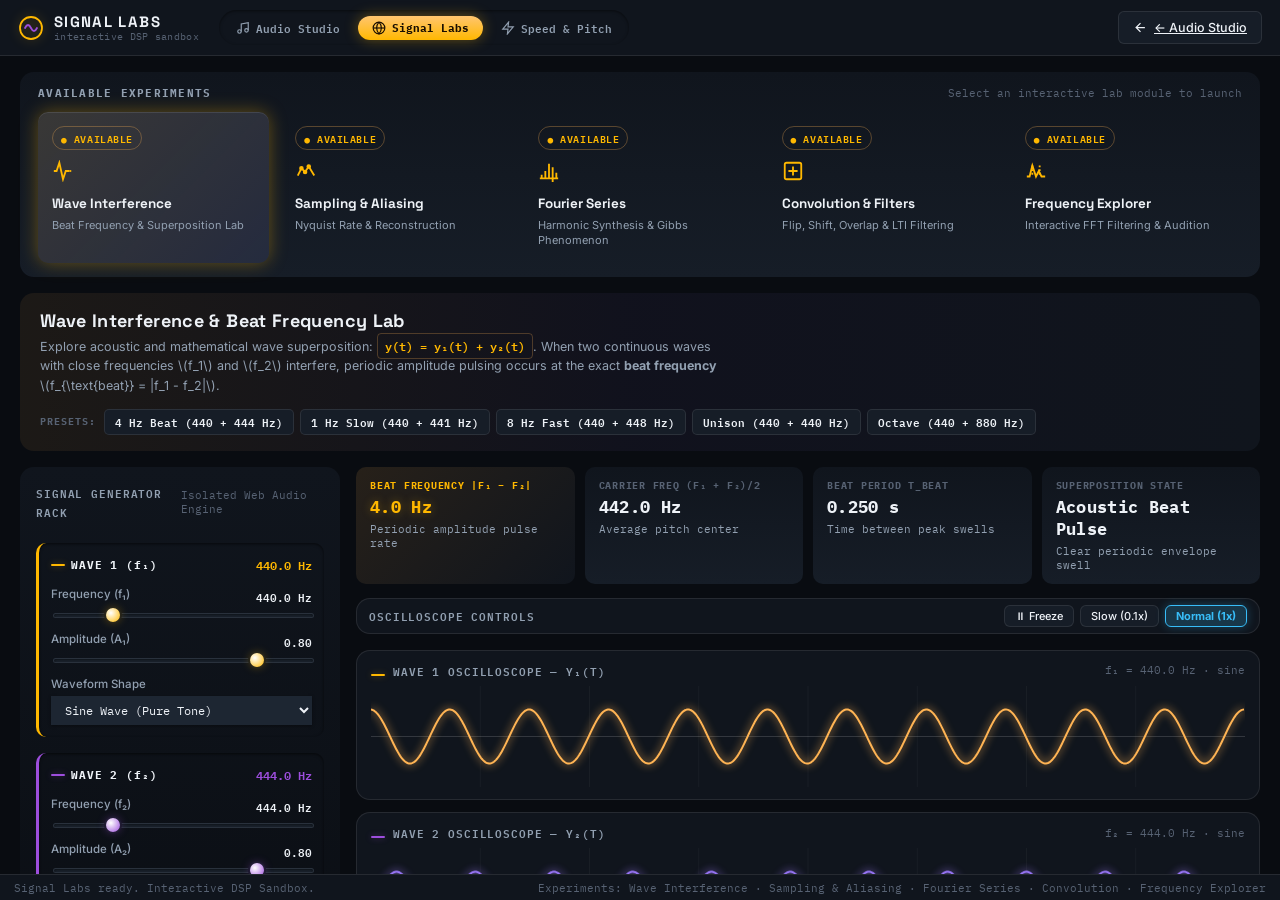
==== commit e97989ed: "Last commit" ====
--- a/static/labs.html
+++ b/static/labs.html
@@ -445,6 +445,16 @@
           <!-- OSCILLOSCOPE STACK -->
           <div class="oscilloscope-stack">
 
+            <!-- OSCILLOSCOPE CONTROLS TOOLBAR -->
+            <div class="panel" style="padding: 6px 12px; margin-bottom: 4px; display: flex; flex-direction: row; align-items: center; justify-content: space-between;">
+              <span class="panel-label">Oscilloscope Controls</span>
+              <div style="display: flex; gap: 6px; align-items: center;">
+                <button class="btn btn-ghost" id="s-btn-osc-freeze" style="padding: 3px 10px; font-size: 11px; height: auto;">⏸ Freeze</button>
+                <button class="btn btn-ghost" id="s-btn-osc-slow" style="padding: 3px 10px; font-size: 11px; height: auto;">Slow (0.1x)</button>
+                <button class="btn btn-ghost active" id="s-btn-osc-normal" style="padding: 3px 10px; font-size: 11px; height: auto;">Normal (1x)</button>
+              </div>
+            </div>
+
             <!-- CANVAS 1: CONTINUOUS SIGNAL -->
             <div class="panel scope-panel">
               <div class="panel-head">
@@ -633,6 +643,16 @@
 
           <!-- OSCILLOSCOPE STACK -->
           <div class="oscilloscope-stack">
+
+            <!-- OSCILLOSCOPE CONTROLS TOOLBAR -->
+            <div class="panel" style="padding: 6px 12px; margin-bottom: 4px; display: flex; flex-direction: row; align-items: center; justify-content: space-between;">
+              <span class="panel-label">Oscilloscope Controls</span>
+              <div style="display: flex; gap: 6px; align-items: center;">
+                <button class="btn btn-ghost" id="f-btn-osc-freeze" style="padding: 3px 10px; font-size: 11px; height: auto;">⏸ Freeze</button>
+                <button class="btn btn-ghost" id="f-btn-osc-slow" style="padding: 3px 10px; font-size: 11px; height: auto;">Slow (0.1x)</button>
+                <button class="btn btn-ghost active" id="f-btn-osc-normal" style="padding: 3px 10px; font-size: 11px; height: auto;">Normal (1x)</button>
+              </div>
+            </div>
 
             <!-- CANVAS 1: TARGET VS FOURIER RECONSTRUCTION -->
             <div class="panel scope-panel hero-scope">
--- a/static/labs.css
+++ b/static/labs.css
@@ -5,205 +5,551 @@
 
 /* ── Header Navigation Tabs ───────────────────────────────────────── */
 .header-nav-tabs {
-  display: flex; align-items: center; gap: 4px;
-  background: var(--bg-input); border: 1px solid var(--hairline-bright);
-  border-radius: 999px; padding: 3px;
-  box-shadow: inset 0 1px 3px rgba(0,0,0,0.5);
-}
+  display: flex;
+  align-items: center;
+  gap: 4px;
+  background: var(--bg-input);
+  border: 1px solid var(--hairline-bright);
+  border-radius: 999px;
+  padding: 3px;
+  box-shadow: inset 0 1px 3px rgba(0, 0, 0, 0.5);
+}
+
 .nav-tab {
-  display: inline-flex; align-items: center; gap: 6px;
-  padding: 5px 14px; border-radius: 999px;
-  font: 600 11px var(--ff-mono); color: var(--text-mid);
-  text-decoration: none; cursor: pointer;
+  display: inline-flex;
+  align-items: center;
+  gap: 6px;
+  padding: 5px 14px;
+  border-radius: 999px;
+  font: 600 11px var(--ff-mono);
+  color: var(--text-mid);
+  text-decoration: none;
+  cursor: pointer;
   transition: background var(--t-fast), color var(--t-fast), box-shadow var(--t-fast);
 }
-.nav-tab:hover { color: var(--text-hi); }
+
+.nav-tab:hover {
+  color: var(--text-hi);
+}
+
 .nav-tab.active {
   background: linear-gradient(180deg, #ffc570 0%, var(--trace-a) 100%);
-  color: #180d00; font-weight: 700;
+  color: #180d00;
+  font-weight: 700;
   box-shadow: 0 0 14px var(--trace-a-glow);
 }
 
 /* ── Labs Body Layout ─────────────────────────────────────────────── */
 .labs-body {
-  flex: 1 1 auto; min-height: 0; display: flex; flex-direction: column;
-  padding: 16px 20px; gap: 16px; overflow-y: auto;
+  flex: 1 1 auto;
+  min-height: 0;
+  display: flex;
+  flex-direction: column;
+  padding: 16px 20px;
+  gap: 16px;
+  overflow-y: auto;
 }
 
 /* ── Lab Selector Bar ─────────────────────────────────────────────── */
 .lab-selector-bar {
   background: linear-gradient(180deg, var(--bg-panel) 0%, var(--bg-panel-2) 100%);
-  border: 1px solid var(--hairline-bright); border-radius: var(--radius-lg);
-  padding: 14px 18px; display: flex; flex-direction: column; gap: 12px;
+  border: 1px solid var(--hairline-bright);
+  border-radius: var(--radius-lg);
+  padding: 14px 18px;
+  display: flex;
+  flex-direction: column;
+  gap: 12px;
   box-shadow: var(--shadow-panel);
 }
-.lab-selector-head { display: flex; align-items: center; gap: 10px; }
-.selector-title { font: 700 10.5px var(--ff-mono); letter-spacing: .12em; text-transform: uppercase; color: var(--text-mid); }
-.selector-sub   { font: 11px var(--ff-mono); color: var(--text-dim); margin-left: auto; }
+
+.lab-selector-head {
+  display: flex;
+  align-items: center;
+  gap: 10px;
+}
+
+.selector-title {
+  font: 700 10.5px var(--ff-mono);
+  letter-spacing: .12em;
+  text-transform: uppercase;
+  color: var(--text-mid);
+}
+
+.selector-sub {
+  font: 11px var(--ff-mono);
+  color: var(--text-dim);
+  margin-left: auto;
+}
 
 .lab-cards-grid {
-  display: grid; grid-template-columns: repeat(auto-fit, minmax(220px, 1fr)); gap: 12px;
+  display: grid;
+  grid-template-columns: repeat(auto-fit, minmax(220px, 1fr));
+  gap: 12px;
 }
 
 .lab-card {
-  position: relative; background: var(--bg-input); border: 1px solid var(--hairline-bright);
-  border-radius: var(--radius-md); padding: 14px; display: flex; flex-direction: column; gap: 6px;
-  cursor: pointer; transition: background var(--t-fast), border-color var(--t-fast), transform var(--t-fast), box-shadow var(--t-fast);
-}
+  position: relative;
+  background: var(--bg-input);
+  border: 1px solid var(--hairline-bright);
+  border-radius: var(--radius-md);
+  padding: 14px;
+  display: flex;
+  flex-direction: column;
+  gap: 6px;
+  cursor: pointer;
+  transition: background var(--t-fast), border-color var(--t-fast), transform var(--t-fast), box-shadow var(--t-fast);
+}
+
 .lab-card:hover {
-  border-color: var(--border-bright); background: var(--bg-raised);
-  transform: translateY(-2px); box-shadow: 0 6px 20px rgba(0,0,0,0.5);
-}
+  border-color: var(--border-bright);
+  background: var(--bg-raised);
+  transform: translateY(-2px);
+  box-shadow: 0 6px 20px rgba(0, 0, 0, 0.5);
+}
+
 .lab-card.active {
-  background: linear-gradient(135deg, rgba(255,180,84,0.12) 0%, rgba(158,122,255,0.06) 100%), var(--bg-raised);
+  background: linear-gradient(135deg, rgba(255, 180, 84, 0.12) 0%, rgba(158, 122, 255, 0.06) 100%), var(--bg-raised);
   border-color: var(--trace-a);
-  box-shadow: 0 0 18px var(--trace-a-glow), inset 0 1px 0 rgba(255,255,255,0.1);
-}
+  box-shadow: 0 0 18px var(--trace-a-glow), inset 0 1px 0 rgba(255, 255, 255, 0.1);
+}
+
 .lab-card.disabled {
-  opacity: .5; cursor: not-allowed; transform: none !important; box-shadow: none !important;
+  opacity: .5;
+  cursor: not-allowed;
+  transform: none !important;
+  box-shadow: none !important;
 }
 
 .lab-card-badge {
-  align-self: flex-start; font: 600 9.5px var(--ff-mono); letter-spacing: .06em;
-  padding: 2px 8px; border-radius: 999px; text-transform: uppercase;
-}
-.lab-card-badge.available { background: var(--accent-dim); color: var(--trace-a); border: 1px solid rgba(255,180,84,0.3); }
-.lab-card-badge.soon { background: rgba(255,255,255,0.05); color: var(--text-dim); border: 1px solid var(--hairline-soft); }
-
-.lab-card-icon { color: var(--trace-a); margin-top: 4px; }
-.lab-card.disabled .lab-card-icon { color: var(--text-dim); }
-
-.lab-card-title { font: 700 13.5px var(--ff-display); color: var(--text-hi); margin-top: 2px; }
-.lab-card-desc  { font: 11px var(--ff-body); color: var(--text-mid); line-height: 1.4; }
+  align-self: flex-start;
+  font: 600 9.5px var(--ff-mono);
+  letter-spacing: .06em;
+  padding: 2px 8px;
+  border-radius: 999px;
+  text-transform: uppercase;
+}
+
+.lab-card-badge.available {
+  background: var(--accent-dim);
+  color: var(--trace-a);
+  border: 1px solid rgba(255, 180, 84, 0.3);
+}
+
+.lab-card-badge.soon {
+  background: rgba(255, 255, 255, 0.05);
+  color: var(--text-dim);
+  border: 1px solid var(--hairline-soft);
+}
+
+.lab-card-icon {
+  color: var(--trace-a);
+  margin-top: 4px;
+}
+
+.lab-card.disabled .lab-card-icon {
+  color: var(--text-dim);
+}
+
+.lab-card-title {
+  font: 700 13.5px var(--ff-display);
+  color: var(--text-hi);
+  margin-top: 2px;
+}
+
+.lab-card-desc {
+  font: 11px var(--ff-body);
+  color: var(--text-mid);
+  line-height: 1.4;
+}
 
 /* ── Lab Main Workspace ─────────────────────────────────────────────── */
-.lab-workspace { display: flex; flex-direction: column; gap: 16px; flex: 1; }
+.lab-workspace {
+  display: flex;
+  flex-direction: column;
+  gap: 16px;
+  flex: 1;
+}
+
+.lab-workspace[hidden],
+[hidden] {
+  display: none !important;
+}
+
+/* Prevent panel-head from growing and stealing height from the canvas */
+.scope-panel .panel-head {
+  flex: 0 0 auto;
+}
 
 .lab-header-banner {
-  background: linear-gradient(90deg, rgba(255,180,84,0.08) 0%, rgba(158,122,255,0.05) 50%, var(--bg-panel) 100%);
-  border: 1px solid var(--hairline-bright); border-radius: var(--radius-lg);
-  padding: 16px 20px; display: flex; align-items: center; justify-content: space-between; flex-wrap: wrap; gap: 14px;
-}
-.lab-main-title { font: 700 18px var(--ff-display); color: var(--text-hi); margin: 0 0 4px 0; letter-spacing: .02em; }
-.lab-main-desc  { font: 12.5px/1.55 var(--ff-body); color: var(--text-mid); margin: 0; max-width: 680px; }
-.formula-badge  { font: 600 11.5px var(--ff-mono); color: var(--trace-a); background: var(--accent-dim); padding: 2px 7px; border-radius: 4px; border: 1px solid rgba(255,180,84,0.25); }
-
-.lab-quick-presets { display: flex; align-items: center; gap: 6px; flex-wrap: wrap; }
-.preset-label { font: 700 10px var(--ff-mono); letter-spacing: .10em; color: var(--text-dim); margin-right: 2px; }
-.preset-btn { font: 600 10.5px var(--ff-mono); width: auto; padding: 4px 10px; height: 26px; }
+  background: linear-gradient(90deg, rgba(255, 180, 84, 0.08) 0%, rgba(158, 122, 255, 0.05) 50%, var(--bg-panel) 100%);
+  border: 1px solid var(--hairline-bright);
+  border-radius: var(--radius-lg);
+  padding: 16px 20px;
+  display: flex;
+  align-items: center;
+  justify-content: space-between;
+  flex-wrap: wrap;
+  gap: 14px;
+}
+
+.lab-main-title {
+  font: 700 18px var(--ff-display);
+  color: var(--text-hi);
+  margin: 0 0 4px 0;
+  letter-spacing: .02em;
+}
+
+.lab-main-desc {
+  font: 12.5px/1.55 var(--ff-body);
+  color: var(--text-mid);
+  margin: 0;
+  max-width: 680px;
+}
+
+.formula-badge {
+  font: 600 11.5px var(--ff-mono);
+  color: var(--trace-a);
+  background: var(--accent-dim);
+  padding: 2px 7px;
+  border-radius: 4px;
+  border: 1px solid rgba(255, 180, 84, 0.25);
+}
+
+.lab-quick-presets {
+  display: flex;
+  align-items: center;
+  gap: 6px;
+  flex-wrap: wrap;
+}
+
+.preset-label {
+  font: 700 10px var(--ff-mono);
+  letter-spacing: .10em;
+  color: var(--text-dim);
+  margin-right: 2px;
+}
+
+.preset-btn {
+  font: 600 10.5px var(--ff-mono);
+  width: auto;
+  padding: 4px 10px;
+  height: 26px;
+}
 
 /* ── Workspace Grid (Controls vs Display) ─────────────────────────── */
-.lab-grid { display: grid; grid-template-columns: 320px 1fr; gap: 16px; flex: 1; }
+.lab-grid {
+  display: grid;
+  grid-template-columns: 320px 1fr;
+  gap: 16px;
+  flex: 1;
+}
 
 /* ── Left Controls Panel ───────────────────────────────────────────── */
 .lab-controls-panel {
   background: linear-gradient(180deg, var(--bg-panel) 0%, var(--bg-void) 100%);
-  border: 1px solid var(--hairline-bright); border-radius: var(--radius-lg);
-  padding: 16px; display: flex; flex-direction: column; gap: 16px;
+  border: 1px solid var(--hairline-bright);
+  border-radius: var(--radius-lg);
+  padding: 16px;
+  display: flex;
+  flex-direction: column;
+  gap: 16px;
   box-shadow: var(--shadow-panel);
 }
 
 .wave-module {
-  background: var(--bg-input); border: 1px solid var(--hairline-bright);
-  border-radius: var(--radius-md); padding: 12px; display: flex; flex-direction: column; gap: 12px;
-  box-shadow: inset 0 1px 3px rgba(0,0,0,0.6);
-}
-.wave-1-module { border-left: 3px solid var(--trace-a); }
-.wave-2-module { border-left: 3px solid var(--trace-b); }
-
-.module-head { display: flex; align-items: center; justify-content: space-between; }
-.module-title { font: 700 11px var(--ff-mono); letter-spacing: .08em; color: var(--text-hi); display: flex; align-items: center; gap: 6px; }
-.module-readout { font: 600 11.5px var(--ff-mono); color: var(--text-hi); }
-.wave-1-module .module-readout { color: var(--trace-a); }
-.wave-2-module .module-readout { color: var(--trace-b); }
-
-.control-group { display: flex; flex-direction: column; gap: 5px; }
-.control-label { display: flex; justify-content: space-between; font: 500 11.5px var(--ff-body); color: var(--text-mid); }
-.val-tag { font: 600 11px var(--ff-mono); color: var(--text-hi); }
+  background: var(--bg-input);
+  border: 1px solid var(--hairline-bright);
+  border-radius: var(--radius-md);
+  padding: 12px;
+  display: flex;
+  flex-direction: column;
+  gap: 12px;
+  box-shadow: inset 0 1px 3px rgba(0, 0, 0, 0.6);
+}
+
+.wave-1-module {
+  border-left: 3px solid var(--trace-a);
+}
+
+.wave-2-module {
+  border-left: 3px solid var(--trace-b);
+}
+
+.module-head {
+  display: flex;
+  align-items: center;
+  justify-content: space-between;
+}
+
+.module-title {
+  font: 700 11px var(--ff-mono);
+  letter-spacing: .08em;
+  color: var(--text-hi);
+  display: flex;
+  align-items: center;
+  gap: 6px;
+}
+
+.module-readout {
+  font: 600 11.5px var(--ff-mono);
+  color: var(--text-hi);
+}
+
+.wave-1-module .module-readout {
+  color: var(--trace-a);
+}
+
+.wave-2-module .module-readout {
+  color: var(--trace-b);
+}
+
+.control-group {
+  display: flex;
+  flex-direction: column;
+  gap: 5px;
+}
+
+.control-label {
+  display: flex;
+  justify-content: space-between;
+  font: 500 11.5px var(--ff-body);
+  color: var(--text-mid);
+}
+
+.val-tag {
+  font: 600 11px var(--ff-mono);
+  color: var(--text-hi);
+}
 
 /* Range sliders */
 .lab-range {
-  -webkit-appearance: none; width: 100%; height: 5px; border-radius: 3px;
-  background: var(--bg-raised); border: 1px solid var(--hairline-soft);
-  box-shadow: inset 0 1px 3px rgba(0,0,0,0.6); outline: none; cursor: pointer;
-}
+  -webkit-appearance: none;
+  width: 100%;
+  height: 5px;
+  border-radius: 3px;
+  background: var(--bg-raised);
+  border: 1px solid var(--hairline-soft);
+  box-shadow: inset 0 1px 3px rgba(0, 0, 0, 0.6);
+  outline: none;
+  cursor: pointer;
+}
+
 .lab-range::-webkit-slider-thumb {
-  -webkit-appearance: none; width: 14px; height: 14px; border-radius: 50%;
+  -webkit-appearance: none;
+  width: 14px;
+  height: 14px;
+  border-radius: 50%;
   background: radial-gradient(circle at 35% 35%, #ffffff 0%, var(--trace-a) 100%);
   box-shadow: 0 0 10px var(--trace-a-glow), 0 0 0 2px var(--bg-panel);
-  cursor: pointer; transition: transform var(--t-fast), box-shadow var(--t-fast);
-}
+  cursor: pointer;
+  transition: transform var(--t-fast), box-shadow var(--t-fast);
+}
+
 .wave-2-module .lab-range::-webkit-slider-thumb {
   background: radial-gradient(circle at 35% 35%, #ffffff 0%, var(--trace-b) 100%);
   box-shadow: 0 0 10px var(--trace-b-glow), 0 0 0 2px var(--bg-panel);
 }
-.lab-range::-webkit-slider-thumb:hover { transform: scale(1.15); }
+
+.lab-range::-webkit-slider-thumb:hover {
+  transform: scale(1.15);
+}
 
 /* Select dropdown */
 .lab-select {
-  background: var(--bg-raised); color: var(--text-hi);
-  border: 1px solid var(--hairline-bright); border-radius: var(--radius-xs);
-  padding: 6px 10px; font: 11.5px var(--ff-mono); cursor: pointer;
-  box-shadow: 0 1px 3px rgba(0,0,0,0.4);
-}
-.lab-select:hover { border-color: var(--border-bright); }
+  background: var(--bg-raised);
+  color: var(--text-hi);
+  border: 1px solid var(--hairline-bright);
+  border-radius: var(--radius-xs);
+  padding: 6px 10px;
+  font: 11.5px var(--ff-mono);
+  cursor: pointer;
+  box-shadow: 0 1px 3px rgba(0, 0, 0, 0.4);
+}
+
+.lab-select:hover {
+  border-color: var(--border-bright);
+}
 
 /* Transport Module */
 .audio-transport-module {
-  background: var(--bg-input); border: 1px solid var(--hairline-bright);
-  border-radius: var(--radius-md); padding: 12px; display: flex; flex-direction: column; gap: 10px;
-}
-.transport-actions { display: flex; gap: 8px; }
-.transport-actions .btn { flex: 1; justify-content: center; }
+  background: var(--bg-input);
+  border: 1px solid var(--hairline-bright);
+  border-radius: var(--radius-md);
+  padding: 12px;
+  display: flex;
+  flex-direction: column;
+  gap: 10px;
+}
+
+.transport-actions {
+  display: flex;
+  gap: 8px;
+}
+
+.transport-actions .btn {
+  flex: 1;
+  justify-content: center;
+}
 
 /* ── Right Display Area ───────────────────────────────────────────── */
-.lab-display-area { display: flex; flex-direction: column; gap: 14px; flex: 1; }
+.lab-display-area {
+  display: flex;
+  flex-direction: column;
+  gap: 14px;
+  flex: 1;
+}
 
 /* Mathematical Metrics Cards */
-.metrics-row { display: grid; grid-template-columns: repeat(auto-fit, minmax(150px, 1fr)); gap: 10px; }
+.metrics-row {
+  display: grid;
+  grid-template-columns: repeat(auto-fit, minmax(150px, 1fr));
+  gap: 10px;
+}
+
 .metric-card {
   background: linear-gradient(180deg, var(--bg-panel) 0%, var(--bg-panel-2) 100%);
-  border: 1px solid var(--hairline-bright); border-radius: var(--radius-md);
-  padding: 12px 14px; display: flex; flex-direction: column; gap: 4px;
+  border: 1px solid var(--hairline-bright);
+  border-radius: var(--radius-md);
+  padding: 12px 14px;
+  display: flex;
+  flex-direction: column;
+  gap: 4px;
   box-shadow: var(--shadow-raised);
 }
+
 .metric-card.primary-card {
-  border-color: rgba(255,180,84,0.4);
-  background: linear-gradient(135deg, rgba(255,180,84,0.12) 0%, var(--bg-panel) 100%);
-  box-shadow: 0 0 16px rgba(255,180,84,0.15), var(--shadow-raised);
-}
-.metric-label { font: 700 9.5px var(--ff-mono); letter-spacing: .08em; text-transform: uppercase; color: var(--text-dim); }
-.primary-card .metric-label { color: var(--trace-a); }
-.metric-value { font: 700 17px var(--ff-mono); color: var(--text-hi); letter-spacing: .02em; }
-.primary-card .metric-value { color: var(--trace-a); text-shadow: 0 0 10px var(--trace-a-glow); }
-.metric-sub   { font: 10.5px var(--ff-mono); color: var(--text-mid); }
+  border-color: rgba(255, 180, 84, 0.4);
+  background: linear-gradient(135deg, rgba(255, 180, 84, 0.12) 0%, var(--bg-panel) 100%);
+  box-shadow: 0 0 16px rgba(255, 180, 84, 0.15), var(--shadow-raised);
+}
+
+.metric-label {
+  font: 700 9.5px var(--ff-mono);
+  letter-spacing: .08em;
+  text-transform: uppercase;
+  color: var(--text-dim);
+}
+
+.primary-card .metric-label {
+  color: var(--trace-a);
+}
+
+.metric-value {
+  font: 700 17px var(--ff-mono);
+  color: var(--text-hi);
+  letter-spacing: .02em;
+}
+
+.primary-card .metric-value {
+  color: var(--trace-a);
+  text-shadow: 0 0 10px var(--trace-a-glow);
+}
+
+.metric-sub {
+  font: 10.5px var(--ff-mono);
+  color: var(--text-mid);
+}
 
 /* Sampling & Fourier Status Badges */
-.badge-safe { color: var(--ok) !important; text-shadow: 0 0 10px var(--ok-glow); }
-.badge-nyquist { color: var(--warn) !important; text-shadow: 0 0 10px var(--warn-glow); }
-.badge-aliasing { color: #f87171 !important; text-shadow: 0 0 12px var(--danger-glow); animation: pulse 1.2s infinite; }
+.badge-safe {
+  color: var(--ok) !important;
+  text-shadow: 0 0 10px var(--ok-glow);
+}
+
+.badge-nyquist {
+  color: var(--warn) !important;
+  text-shadow: 0 0 10px var(--warn-glow);
+}
+
+.badge-aliasing {
+  color: #f87171 !important;
+  text-shadow: 0 0 12px var(--danger-glow);
+  animation: pulse 1.2s infinite;
+}
 
 /* Dynamic Calculation Box */
 #c-equation-box {
-  background: var(--bg-input); border: 1px solid rgba(255,180,84,0.3);
-  border-radius: var(--radius-md); padding: 10px 14px;
-  box-shadow: inset 0 1px 3px rgba(0,0,0,0.6), 0 0 12px rgba(255,180,84,0.08);
+  background: var(--bg-input);
+  border: 1px solid rgba(255, 180, 84, 0.3);
+  border-radius: var(--radius-md);
+  padding: 10px 14px;
+  box-shadow: inset 0 1px 3px rgba(0, 0, 0, 0.6), 0 0 12px rgba(255, 180, 84, 0.08);
 }
 
 /* Oscilloscope Stack */
-.oscilloscope-stack { display: flex; flex-direction: column; gap: 12px; flex: 1; }
-.scope-panel { flex: 1; min-height: 140px; }
-.hero-scope  { flex: 1.3; min-height: 165px; border-color: rgba(56,189,248,0.3); }
-
-.swatch-cyan   { background: var(--accent-cyan); box-shadow: 0 0 8px var(--accent-cyan-glow); }
-.swatch-alias  { background: #e879f9; box-shadow: 0 0 8px rgba(232,121,249,0.5); }
-.swatch-ok     { background: var(--ok); box-shadow: 0 0 8px var(--ok-glow); }
-.swatch-sum    { background: var(--accent-cyan); box-shadow: 0 0 8px var(--accent-cyan-glow); }
-.scope-wrap    { height: 100%; width: 100%; min-height: 100px; }
+.oscilloscope-stack {
+  display: flex;
+  flex-direction: column;
+  gap: 12px;
+  flex: 1;
+  min-height: 0;
+}
+
+.scope-panel {
+  flex: 1;
+  min-height: 150px;
+  display: flex !important;
+  flex-direction: column !important;
+}
+
+.scope-panel>.canvas-wrap,
+.scope-panel>.scope-wrap {
+  flex: 1 1 0;
+  min-height: 0;
+}
+
+.hero-scope {
+  flex: 1.3;
+  min-height: 180px;
+  border-color: rgba(56, 189, 248, 0.3);
+}
+
+.swatch-cyan {
+  background: var(--accent-cyan);
+  box-shadow: 0 0 8px var(--accent-cyan-glow);
+}
+
+.swatch-alias {
+  background: #e879f9;
+  box-shadow: 0 0 8px rgba(232, 121, 249, 0.5);
+}
+
+.swatch-ok {
+  background: var(--ok);
+  box-shadow: 0 0 8px var(--ok-glow);
+}
+
+.swatch-sum {
+  background: var(--accent-cyan);
+  box-shadow: 0 0 8px var(--accent-cyan-glow);
+}
+
+.scope-wrap {
+  position: relative;
+  width: 100%;
+  min-height: 110px;
+  flex: 1 1 0;
+}
+
+.hero-scope .scope-wrap {
+  min-height: 140px;
+}
+
+.scope-wrap canvas {
+  position: absolute;
+  top: 0;
+  left: 0;
+  width: 100%;
+  height: 100%;
+  display: block;
+  border-radius: var(--radius-md);
+}
 
 /* ── Responsive ───────────────────────────────────────────────────── */
 @media (max-width: 1024px) {
-  .lab-grid { grid-template-columns: 1fr; }
+  .lab-grid {
+    grid-template-columns: 1fr;
+  }
 }
 
 /* ── Frequency Range Explorer Styles ────────────────────────────── */
@@ -235,10 +581,10 @@
 }
 
 .fe-mode-btn.active {
-  background: linear-gradient(180deg, rgba(255,180,84,0.2) 0%, rgba(255,180,84,0.06) 100%);
+  background: linear-gradient(180deg, rgba(255, 180, 84, 0.2) 0%, rgba(255, 180, 84, 0.06) 100%);
   border-color: var(--trace-a);
   color: var(--trace-a);
-  box-shadow: 0 0 10px rgba(255,180,84,0.25), inset 0 1px 0 rgba(255,255,255,0.1);
+  box-shadow: 0 0 10px rgba(255, 180, 84, 0.25), inset 0 1px 0 rgba(255, 255, 255, 0.1);
 }
 
 .fe-mode-icon {
@@ -294,7 +640,7 @@
 
 .fe-handle-low .fe-handle-line {
   background: #38bdf8;
-  box-shadow: 0 0 10px rgba(56,189,248,0.8);
+  box-shadow: 0 0 10px rgba(56, 189, 248, 0.8);
 }
 
 .fe-handle-high .fe-handle-line {
@@ -311,7 +657,7 @@
   padding: 2px 7px;
   font: 700 9.5px var(--ff-mono);
   color: var(--trace-a);
-  box-shadow: 0 2px 8px rgba(0,0,0,0.8), 0 0 8px rgba(255,180,84,0.3);
+  box-shadow: 0 2px 8px rgba(0, 0, 0, 0.8), 0 0 8px rgba(255, 180, 84, 0.3);
   white-space: nowrap;
   pointer-events: none;
 }
@@ -320,7 +666,7 @@
   border-color: #38bdf8;
   color: #38bdf8;
   background: #041b2d;
-  box-shadow: 0 2px 8px rgba(0,0,0,0.8), 0 0 8px rgba(56,189,248,0.4);
+  box-shadow: 0 2px 8px rgba(0, 0, 0, 0.8), 0 0 8px rgba(56, 189, 248, 0.4);
 }
 
 .fe-handle-grip {
@@ -332,7 +678,7 @@
   border-radius: 50%;
   background: var(--bg-panel);
   border: 1.5px solid var(--trace-a);
-  box-shadow: 0 0 10px var(--trace-a-glow), 0 2px 6px rgba(0,0,0,0.7);
+  box-shadow: 0 0 10px var(--trace-a-glow), 0 2px 6px rgba(0, 0, 0, 0.7);
   display: flex;
   align-items: center;
   justify-content: center;
@@ -344,7 +690,7 @@
 .fe-handle-low .fe-handle-grip {
   border-color: #38bdf8;
   color: #38bdf8;
-  box-shadow: 0 0 10px rgba(56,189,248,0.8), 0 2px 6px rgba(0,0,0,0.7);
+  box-shadow: 0 0 10px rgba(56, 189, 248, 0.8), 0 2px 6px rgba(0, 0, 0, 0.7);
 }
 
 .fe-drag-handle:hover .fe-handle-grip,
@@ -362,13 +708,15 @@
   padding: 3px 8px;
   font: 600 10px var(--ff-mono);
   color: var(--text-hi);
-  box-shadow: 0 4px 12px rgba(0,0,0,0.6);
+  box-shadow: 0 4px 12px rgba(0, 0, 0, 0.6);
   transform: translate(-50%, -130%);
   z-index: 20;
 }
 
 /* Oscilloscope Controls Button Styling */
-#btn-osc-freeze.active {
+#btn-osc-freeze.active,
+#s-btn-osc-freeze.active,
+#f-btn-osc-freeze.active {
   background: rgba(239, 68, 68, 0.25) !important;
   border-color: #ef4444 !important;
   color: #fca5a5 !important;
@@ -376,11 +724,15 @@
   font-weight: 700 !important;
 }
 
-#btn-osc-slow.active, #btn-osc-normal.active {
+#btn-osc-slow.active,
+#btn-osc-normal.active,
+#s-btn-osc-slow.active,
+#s-btn-osc-normal.active,
+#f-btn-osc-slow.active,
+#f-btn-osc-normal.active {
   background: rgba(56, 189, 248, 0.2) !important;
   border-color: #38bdf8 !important;
   color: #38bdf8 !important;
   box-shadow: 0 0 10px rgba(56, 189, 248, 0.3) !important;
   font-weight: 700 !important;
-}
-
+}
